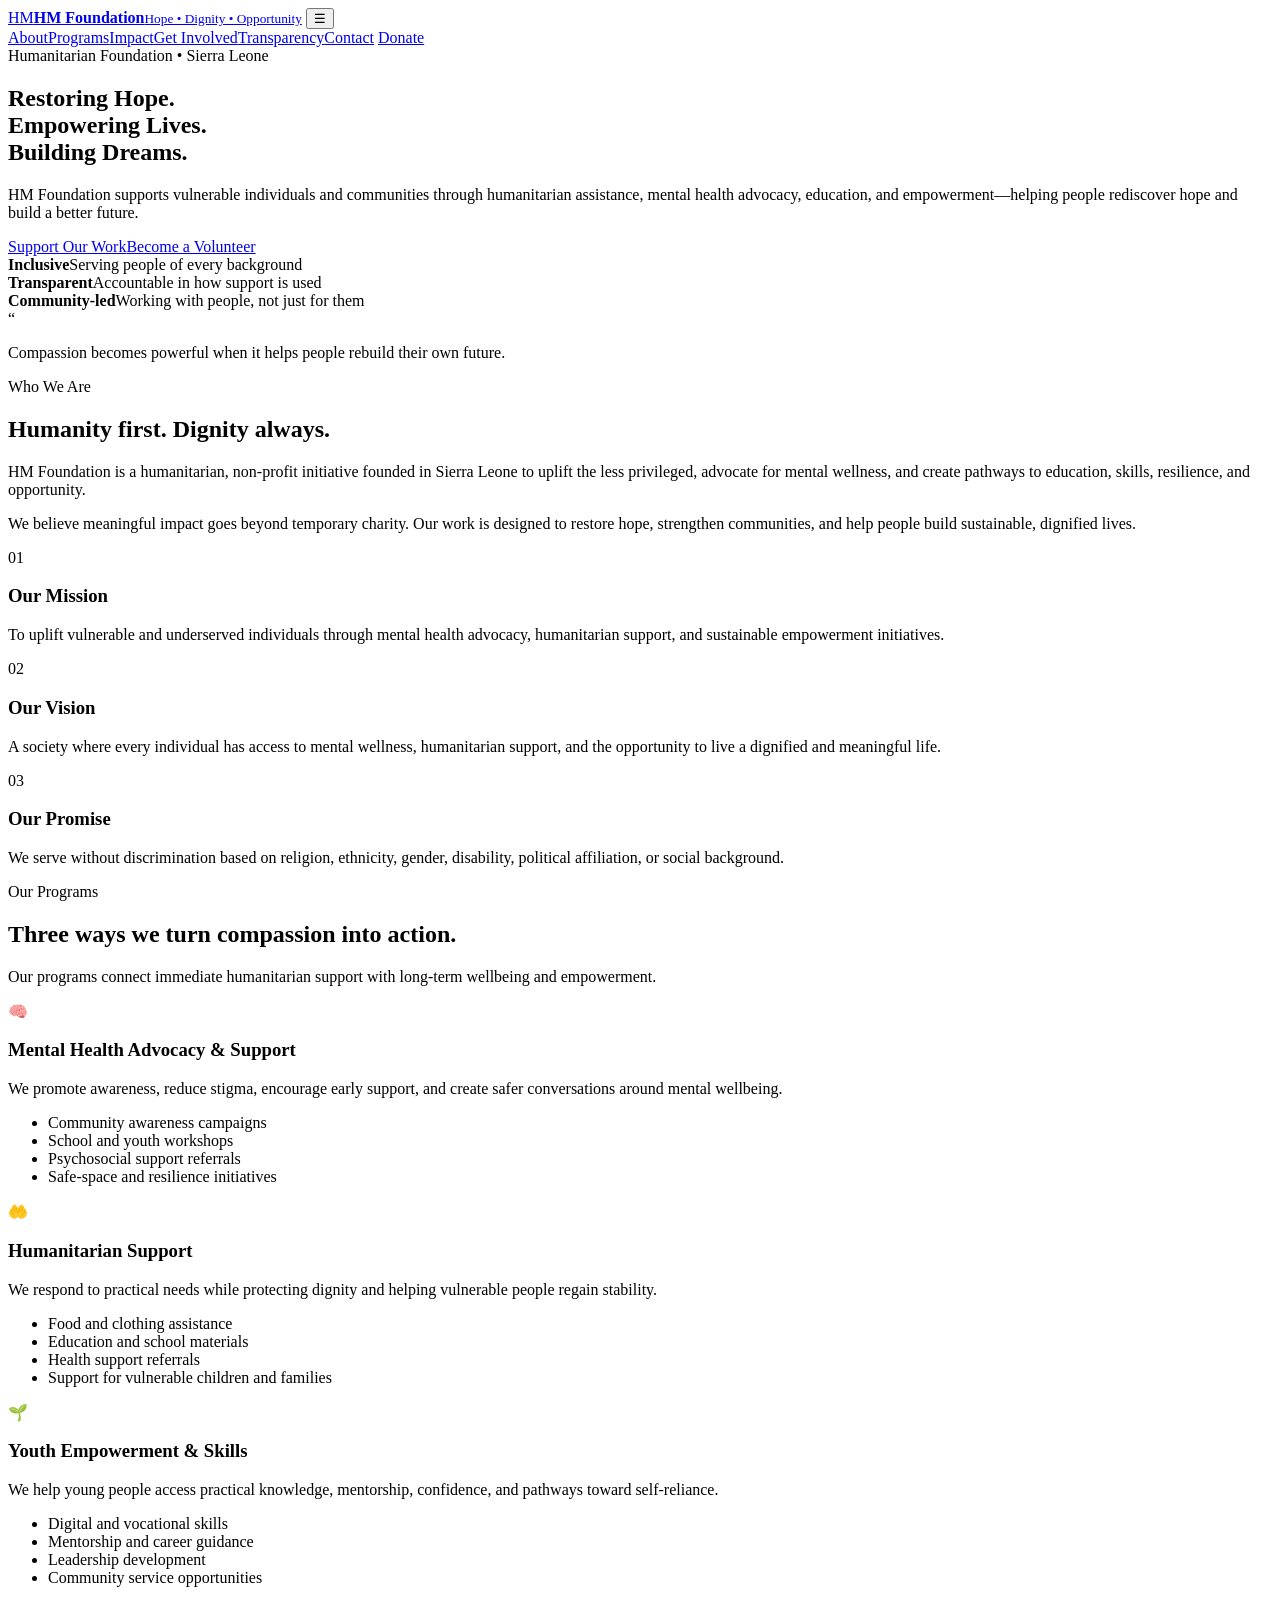
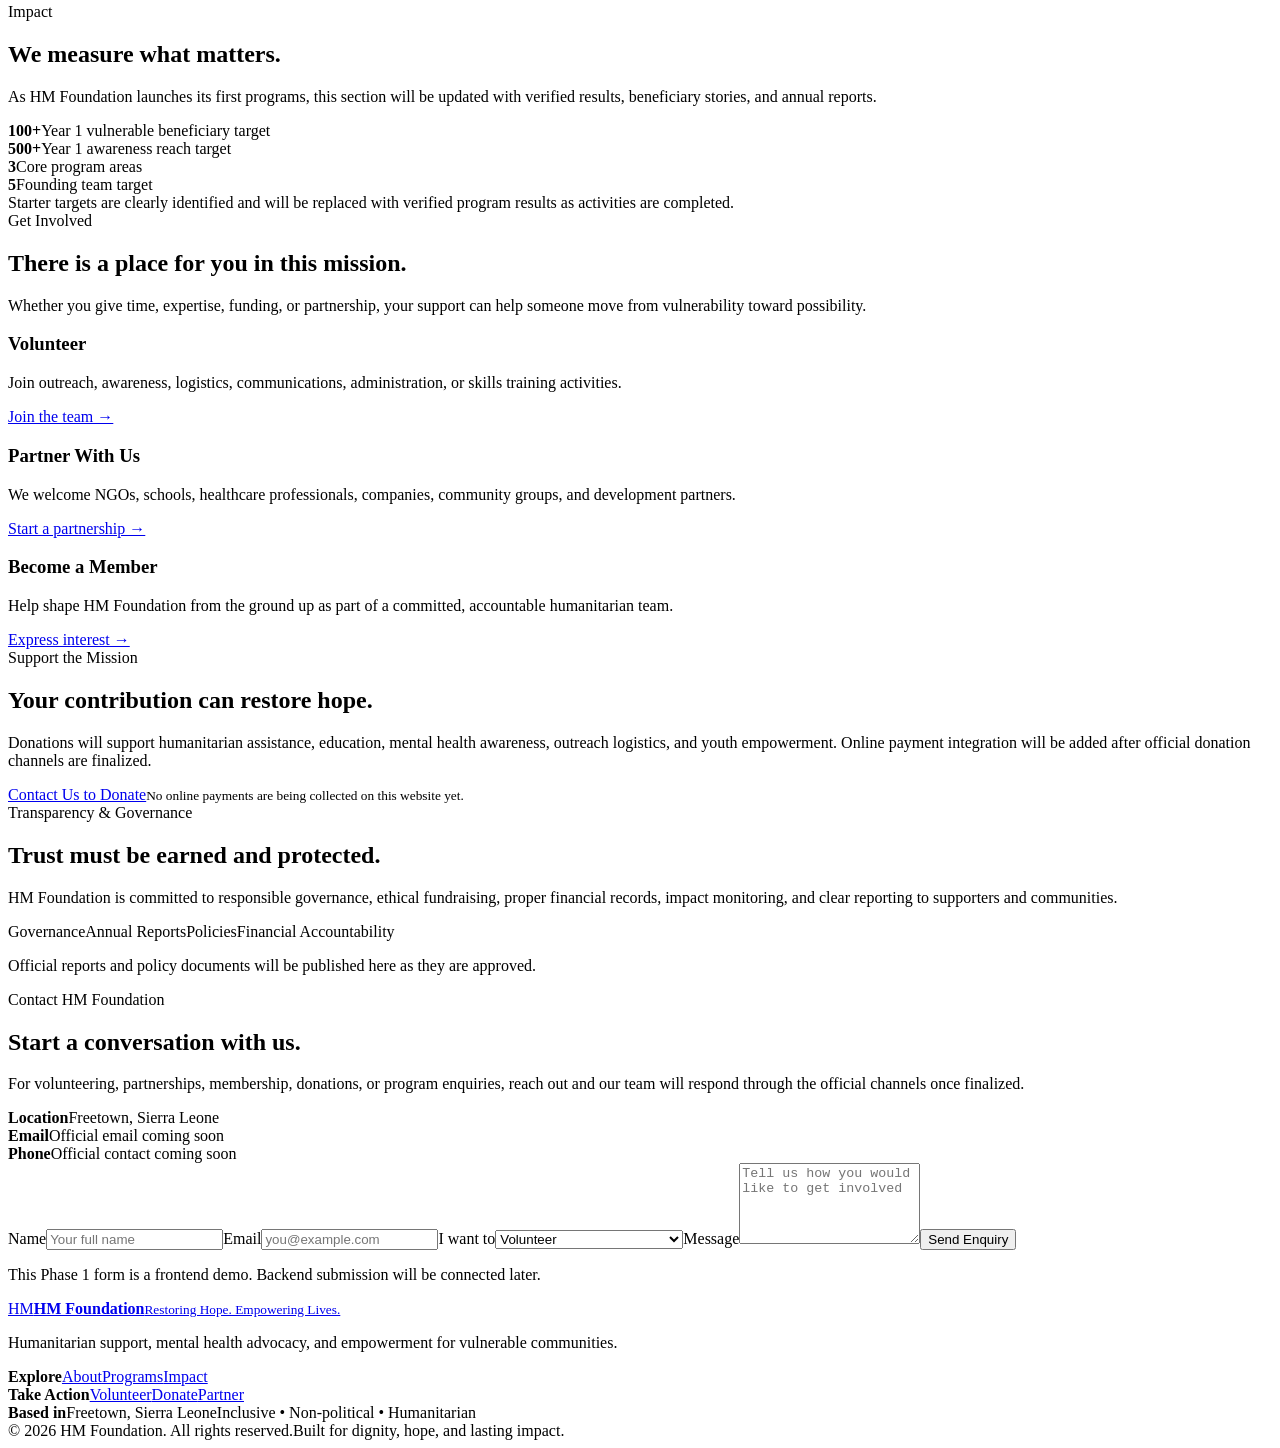
==== index.html @ 3b22ad8e "Build HM Foundation public website" ====
<!DOCTYPE html>
<html lang="en">
<head>
  <meta charset="UTF-8" />
  <meta name="viewport" content="width=device-width, initial-scale=1.0" />
  <meta name="description" content="HM Foundation supports vulnerable communities through humanitarian assistance, mental health advocacy, education, and empowerment in Sierra Leone." />
  <title>HM Foundation | Restoring Hope. Empowering Lives. Building Dreams.</title>
  <link rel="preconnect" href="https://fonts.googleapis.com">
  <link rel="preconnect" href="https://fonts.gstatic.com" crossorigin>
  <link href="https://fonts.googleapis.com/css2?family=DM+Sans:wght@400;500;600;700&family=Playfair+Display:wght@600;700&display=swap" rel="stylesheet">
  <link rel="stylesheet" href="styles.css" />
</head>
<body>
  <header class="site-header">
    <div class="container nav-wrap">
      <a class="brand" href="#home" aria-label="HM Foundation home"><span class="brand-mark">HM</span><span><strong>HM Foundation</strong><small>Hope • Dignity • Opportunity</small></span></a>
      <button class="menu-btn" aria-label="Open menu" aria-expanded="false">☰</button>
      <nav class="nav" aria-label="Main navigation">
        <a href="#about">About</a><a href="#programs">Programs</a><a href="#impact">Impact</a><a href="#involved">Get Involved</a><a href="#transparency">Transparency</a><a href="#contact">Contact</a>
        <a href="#donate" class="btn btn-small">Donate</a>
      </nav>
    </div>
  </header>

  <main>
    <section class="hero" id="home">
      <div class="container hero-grid">
        <div>
          <span class="eyebrow">Humanitarian Foundation • Sierra Leone</span>
          <h1>Restoring Hope.<br>Empowering Lives.<br><span>Building Dreams.</span></h1>
          <p class="hero-copy">HM Foundation supports vulnerable individuals and communities through humanitarian assistance, mental health advocacy, education, and empowerment—helping people rediscover hope and build a better future.</p>
          <div class="cta-row"><a class="btn" href="#donate">Support Our Work</a><a class="btn btn-outline" href="#involved">Become a Volunteer</a></div>
          <div class="trust-row"><div><strong>Inclusive</strong><span>Serving people of every background</span></div><div><strong>Transparent</strong><span>Accountable in how support is used</span></div><div><strong>Community-led</strong><span>Working with people, not just for them</span></div></div>
        </div>
        <div class="hero-visual" aria-label="Community illustration">
          <div class="sun"></div><div class="shape shape-a"></div><div class="shape shape-b"></div>
          <div class="quote-card"><span>“</span><p>Compassion becomes powerful when it helps people rebuild their own future.</p></div>
        </div>
      </div>
    </section>

    <section class="section" id="about">
      <div class="container split">
        <div><span class="eyebrow">Who We Are</span><h2>Humanity first. Dignity always.</h2></div>
        <div><p>HM Foundation is a humanitarian, non-profit initiative founded in Sierra Leone to uplift the less privileged, advocate for mental wellness, and create pathways to education, skills, resilience, and opportunity.</p><p>We believe meaningful impact goes beyond temporary charity. Our work is designed to restore hope, strengthen communities, and help people build sustainable, dignified lives.</p></div>
      </div>
      <div class="container values-grid">
        <article><span>01</span><h3>Our Mission</h3><p>To uplift vulnerable and underserved individuals through mental health advocacy, humanitarian support, and sustainable empowerment initiatives.</p></article>
        <article><span>02</span><h3>Our Vision</h3><p>A society where every individual has access to mental wellness, humanitarian support, and the opportunity to live a dignified and meaningful life.</p></article>
        <article><span>03</span><h3>Our Promise</h3><p>We serve without discrimination based on religion, ethnicity, gender, disability, political affiliation, or social background.</p></article>
      </div>
    </section>

    <section class="section section-soft" id="programs">
      <div class="container section-head"><div><span class="eyebrow">Our Programs</span><h2>Three ways we turn compassion into action.</h2></div><p>Our programs connect immediate humanitarian support with long-term wellbeing and empowerment.</p></div>
      <div class="container cards">
        <article class="program-card"><div class="icon">🧠</div><h3>Mental Health Advocacy & Support</h3><p>We promote awareness, reduce stigma, encourage early support, and create safer conversations around mental wellbeing.</p><ul><li>Community awareness campaigns</li><li>School and youth workshops</li><li>Psychosocial support referrals</li><li>Safe-space and resilience initiatives</li></ul></article>
        <article class="program-card"><div class="icon">🤲</div><h3>Humanitarian Support</h3><p>We respond to practical needs while protecting dignity and helping vulnerable people regain stability.</p><ul><li>Food and clothing assistance</li><li>Education and school materials</li><li>Health support referrals</li><li>Support for vulnerable children and families</li></ul></article>
        <article class="program-card"><div class="icon">🌱</div><h3>Youth Empowerment & Skills</h3><p>We help young people access practical knowledge, mentorship, confidence, and pathways toward self-reliance.</p><ul><li>Digital and vocational skills</li><li>Mentorship and career guidance</li><li>Leadership development</li><li>Community service opportunities</li></ul></article>
      </div>
    </section>

    <section class="section impact" id="impact">
      <div class="container section-head"><div><span class="eyebrow">Impact</span><h2>We measure what matters.</h2></div><p>As HM Foundation launches its first programs, this section will be updated with verified results, beneficiary stories, and annual reports.</p></div>
      <div class="container metric-grid"><div><strong>100+</strong><span>Year 1 vulnerable beneficiary target</span></div><div><strong>500+</strong><span>Year 1 awareness reach target</span></div><div><strong>3</strong><span>Core program areas</span></div><div><strong>5</strong><span>Founding team target</span></div></div>
      <div class="container notice">Starter targets are clearly identified and will be replaced with verified program results as activities are completed.</div>
    </section>

    <section class="section section-dark" id="involved">
      <div class="container section-head light"><div><span class="eyebrow">Get Involved</span><h2>There is a place for you in this mission.</h2></div><p>Whether you give time, expertise, funding, or partnership, your support can help someone move from vulnerability toward possibility.</p></div>
      <div class="container involve-grid"><article><h3>Volunteer</h3><p>Join outreach, awareness, logistics, communications, administration, or skills training activities.</p><a href="#contact">Join the team →</a></article><article><h3>Partner With Us</h3><p>We welcome NGOs, schools, healthcare professionals, companies, community groups, and development partners.</p><a href="#contact">Start a partnership →</a></article><article><h3>Become a Member</h3><p>Help shape HM Foundation from the ground up as part of a committed, accountable humanitarian team.</p><a href="#contact">Express interest →</a></article></div>
    </section>

    <section class="section" id="donate">
      <div class="container donate-box"><div><span class="eyebrow">Support the Mission</span><h2>Your contribution can restore hope.</h2><p>Donations will support humanitarian assistance, education, mental health awareness, outreach logistics, and youth empowerment. Online payment integration will be added after official donation channels are finalized.</p></div><div class="donate-actions"><a class="btn" href="#contact">Contact Us to Donate</a><small>No online payments are being collected on this website yet.</small></div></div>
    </section>

    <section class="section section-soft" id="transparency">
      <div class="container split"><div><span class="eyebrow">Transparency & Governance</span><h2>Trust must be earned and protected.</h2></div><div><p>HM Foundation is committed to responsible governance, ethical fundraising, proper financial records, impact monitoring, and clear reporting to supporters and communities.</p><div class="pill-row"><span>Governance</span><span>Annual Reports</span><span>Policies</span><span>Financial Accountability</span></div><p class="muted">Official reports and policy documents will be published here as they are approved.</p></div></div>
    </section>

    <section class="section" id="contact">
      <div class="container contact-grid"><div><span class="eyebrow">Contact HM Foundation</span><h2>Start a conversation with us.</h2><p>For volunteering, partnerships, membership, donations, or program enquiries, reach out and our team will respond through the official channels once finalized.</p><div class="contact-list"><div><strong>Location</strong><span>Freetown, Sierra Leone</span></div><div><strong>Email</strong><span>Official email coming soon</span></div><div><strong>Phone</strong><span>Official contact coming soon</span></div></div></div>
        <form class="contact-form" id="contactForm"><label>Name<input required name="name" placeholder="Your full name"></label><label>Email<input required type="email" name="email" placeholder="you@example.com"></label><label>I want to<select name="interest"><option>Volunteer</option><option>Partner with HM Foundation</option><option>Become a member</option><option>Support / Donate</option><option>General enquiry</option></select></label><label>Message<textarea name="message" rows="5" placeholder="Tell us how you would like to get involved"></textarea></label><button class="btn" type="submit">Send Enquiry</button><p class="form-note" id="formNote">This Phase 1 form is a frontend demo. Backend submission will be connected later.</p></form></div>
    </section>
  </main>

  <footer><div class="container footer-grid"><div><a class="brand footer-brand" href="#home"><span class="brand-mark">HM</span><span><strong>HM Foundation</strong><small>Restoring Hope. Empowering Lives.</small></span></a><p>Humanitarian support, mental health advocacy, and empowerment for vulnerable communities.</p></div><div><strong>Explore</strong><a href="#about">About</a><a href="#programs">Programs</a><a href="#impact">Impact</a></div><div><strong>Take Action</strong><a href="#involved">Volunteer</a><a href="#donate">Donate</a><a href="#contact">Partner</a></div><div><strong>Based in</strong><span>Freetown, Sierra Leone</span><span>Inclusive • Non-political • Humanitarian</span></div></div><div class="container footer-bottom"><span>© 2026 HM Foundation. All rights reserved.</span><span>Built for dignity, hope, and lasting impact.</span></div></footer>
  <script src="script.js"></script>
</body>
</html>
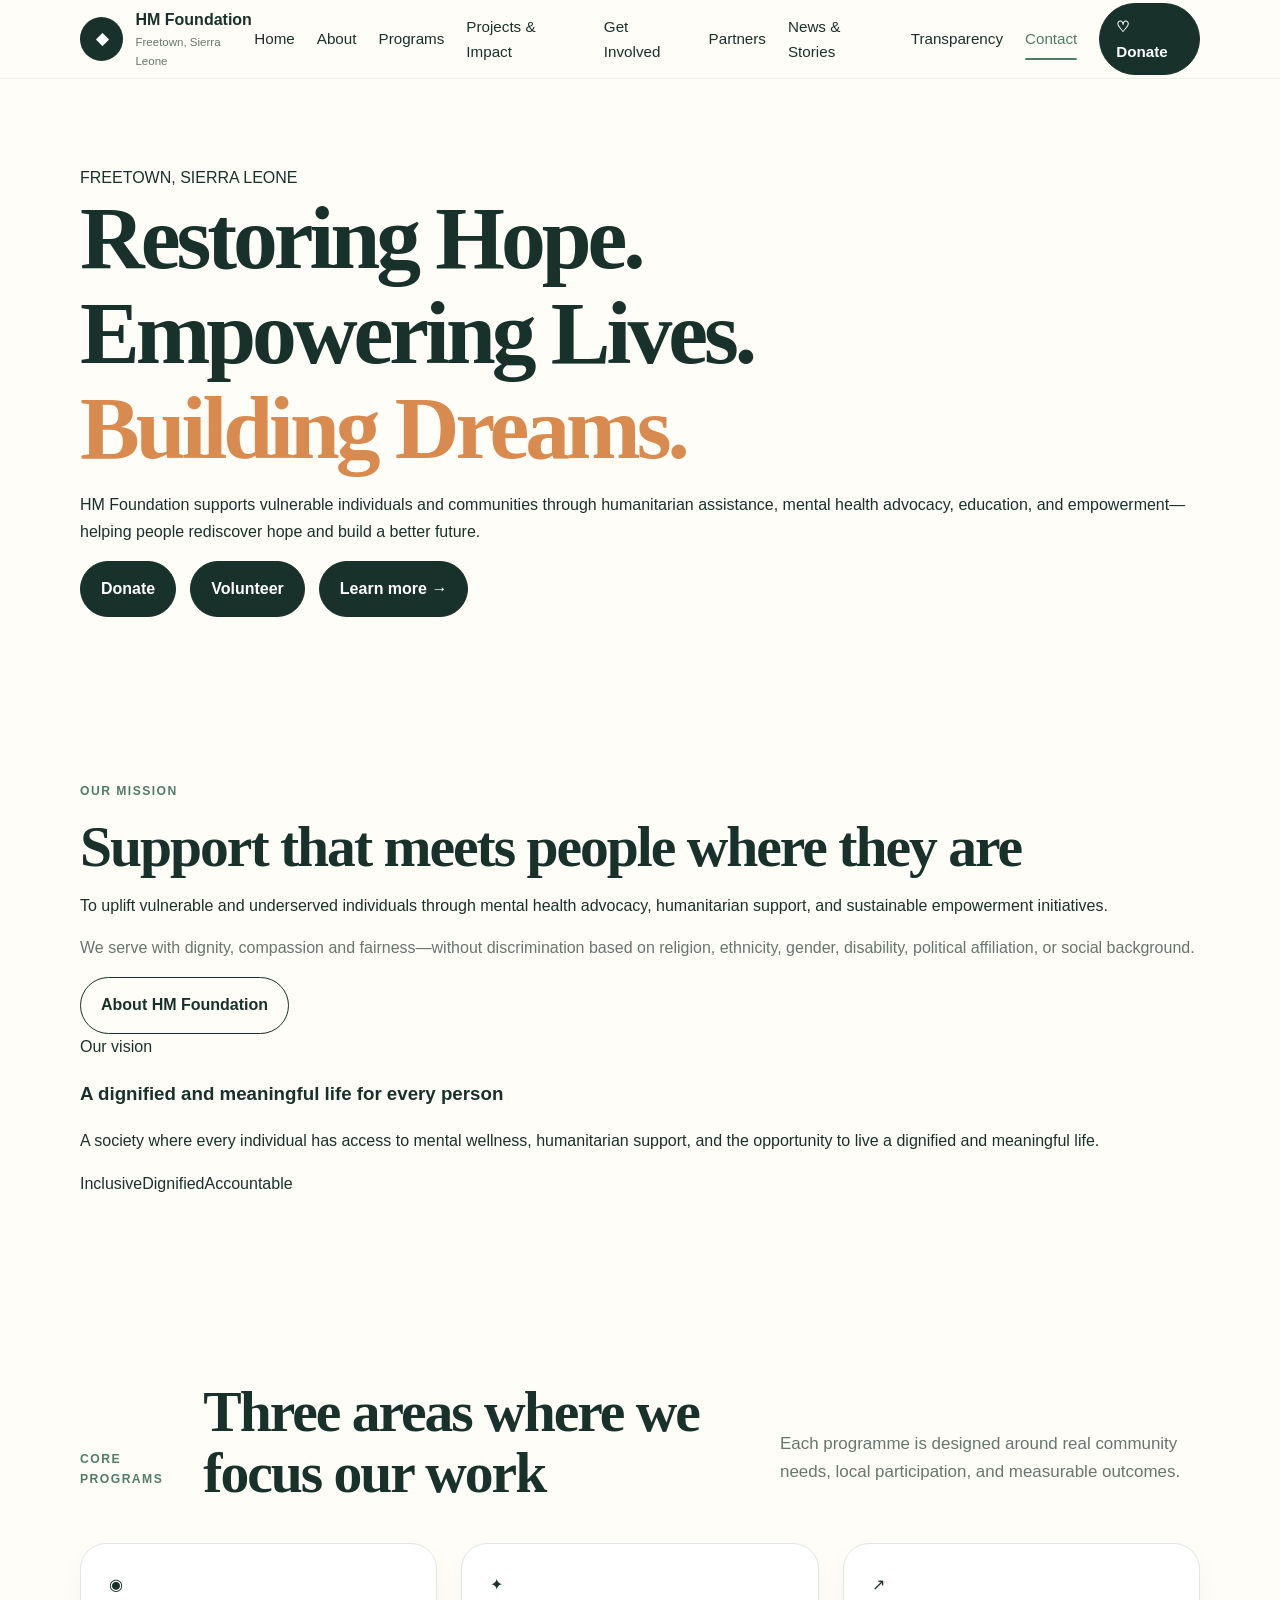
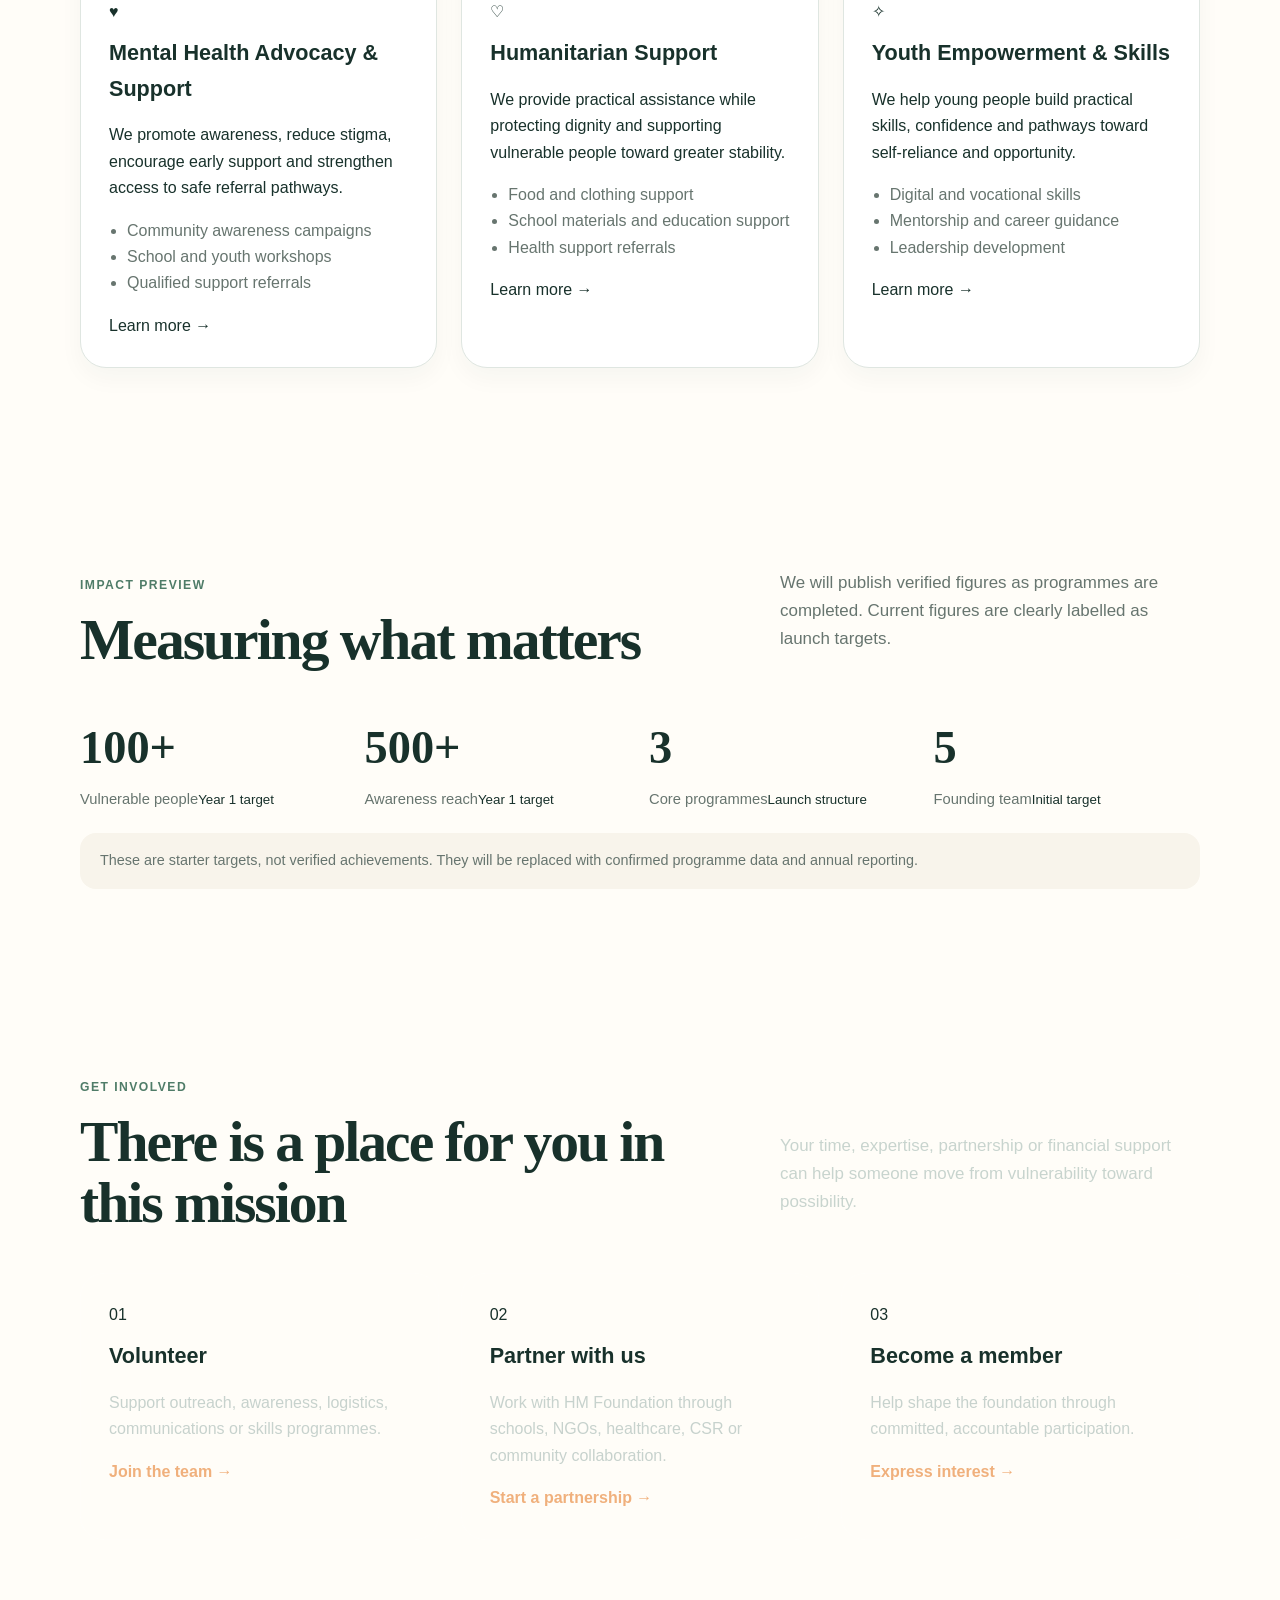
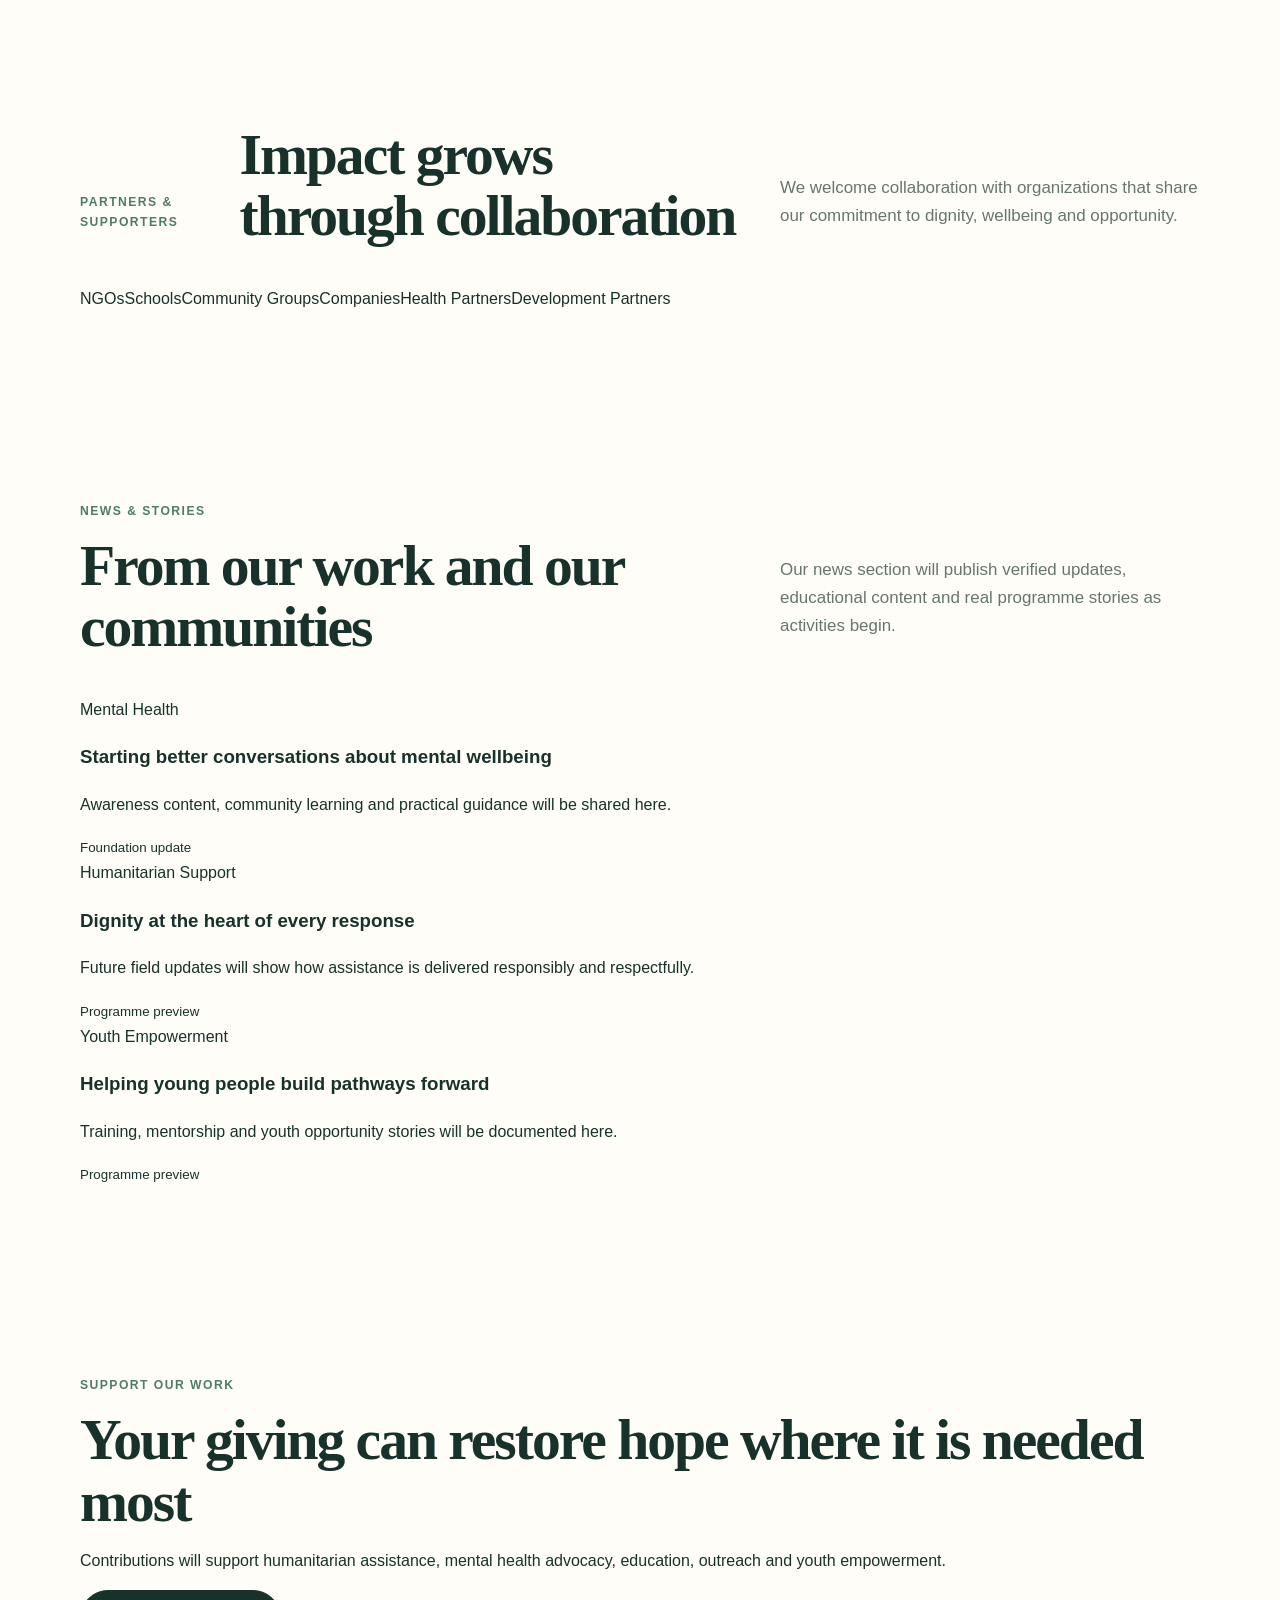
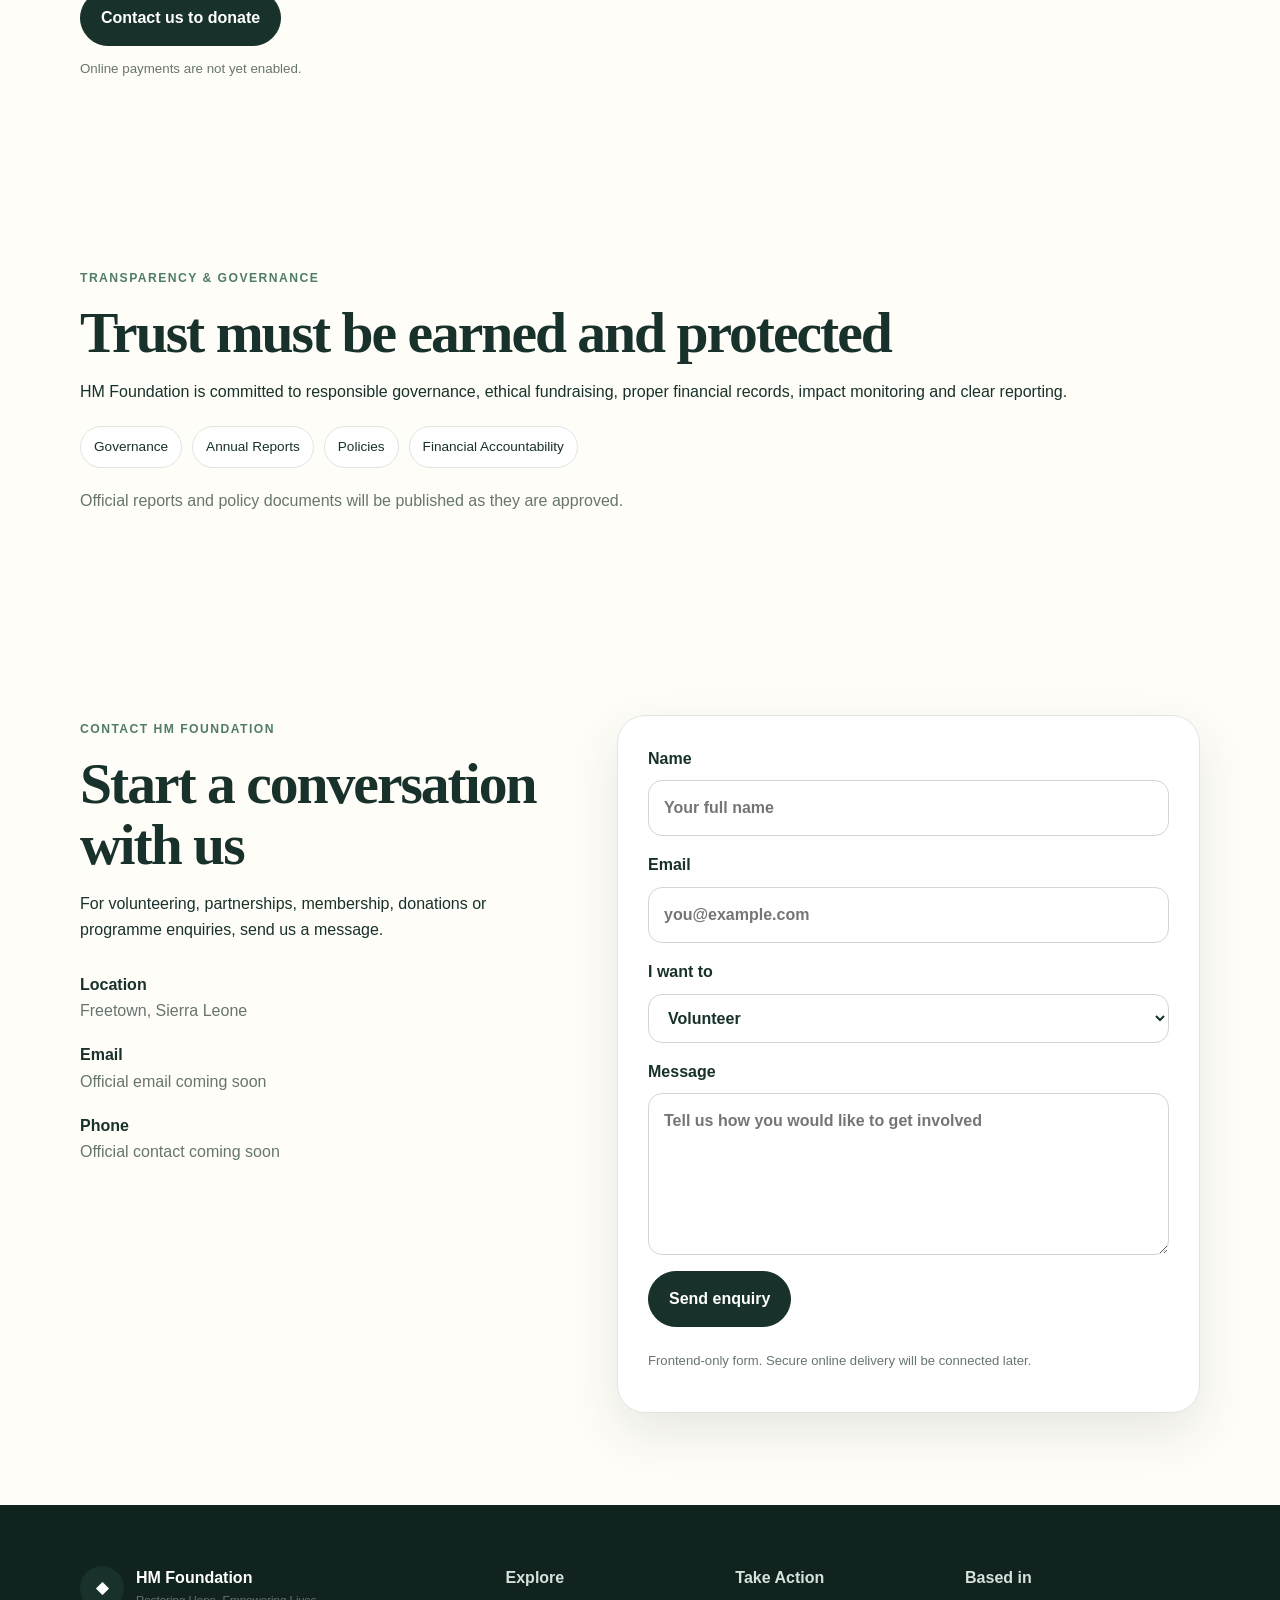
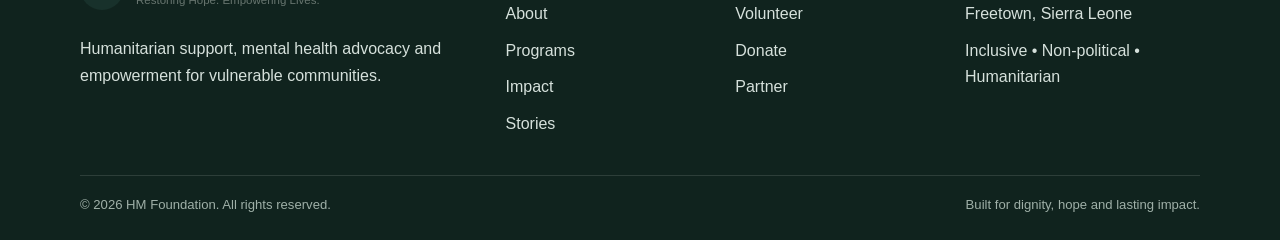
==== commit e44ee1d8: "Redesign HM Foundation frontend inspired by preferred visual direction" ====
--- a/index.html
+++ b/index.html
@@ -3,89 +3,148 @@
 <head>
   <meta charset="UTF-8" />
   <meta name="viewport" content="width=device-width, initial-scale=1.0" />
-  <meta name="description" content="HM Foundation supports vulnerable communities through humanitarian assistance, mental health advocacy, education, and empowerment in Sierra Leone." />
+  <meta name="description" content="HM Foundation supports vulnerable communities in Sierra Leone through humanitarian assistance, mental health advocacy, education and youth empowerment." />
   <title>HM Foundation | Restoring Hope. Empowering Lives. Building Dreams.</title>
   <link rel="preconnect" href="https://fonts.googleapis.com">
   <link rel="preconnect" href="https://fonts.gstatic.com" crossorigin>
-  <link href="https://fonts.googleapis.com/css2?family=DM+Sans:wght@400;500;600;700&family=Playfair+Display:wght@600;700&display=swap" rel="stylesheet">
+  <link href="https://fonts.googleapis.com/css2?family=Fraunces:opsz,wght@9..144,600;9..144,700&family=Plus+Jakarta+Sans:wght@400;500;600;700&display=swap" rel="stylesheet">
   <link rel="stylesheet" href="styles.css" />
 </head>
 <body>
   <header class="site-header">
     <div class="container nav-wrap">
-      <a class="brand" href="#home" aria-label="HM Foundation home"><span class="brand-mark">HM</span><span><strong>HM Foundation</strong><small>Hope • Dignity • Opportunity</small></span></a>
+      <a class="brand" href="#home" aria-label="HM Foundation home">
+        <span class="brand-mark" aria-hidden="true">◆</span>
+        <span><strong>HM Foundation</strong><small>Freetown, Sierra Leone</small></span>
+      </a>
       <button class="menu-btn" aria-label="Open menu" aria-expanded="false">☰</button>
       <nav class="nav" aria-label="Main navigation">
-        <a href="#about">About</a><a href="#programs">Programs</a><a href="#impact">Impact</a><a href="#involved">Get Involved</a><a href="#transparency">Transparency</a><a href="#contact">Contact</a>
-        <a href="#donate" class="btn btn-small">Donate</a>
+        <a href="#home">Home</a><a href="#about">About</a><a href="#programs">Programs</a><a href="#impact">Projects & Impact</a><a href="#involved">Get Involved</a><a href="#partners">Partners</a><a href="#stories">News & Stories</a><a href="#transparency">Transparency</a><a href="#contact">Contact</a>
+        <a class="btn btn-small btn-donate" href="#donate">♡ Donate</a>
       </nav>
     </div>
   </header>
 
   <main>
     <section class="hero" id="home">
-      <div class="container hero-grid">
-        <div>
-          <span class="eyebrow">Humanitarian Foundation • Sierra Leone</span>
+      <div class="hero-art" aria-hidden="true"><span></span><span></span><span></span><span></span></div>
+      <div class="container hero-inner">
+        <div class="hero-copy-wrap">
+          <span class="location-pill">FREETOWN, SIERRA LEONE</span>
           <h1>Restoring Hope.<br>Empowering Lives.<br><span>Building Dreams.</span></h1>
-          <p class="hero-copy">HM Foundation supports vulnerable individuals and communities through humanitarian assistance, mental health advocacy, education, and empowerment—helping people rediscover hope and build a better future.</p>
-          <div class="cta-row"><a class="btn" href="#donate">Support Our Work</a><a class="btn btn-outline" href="#involved">Become a Volunteer</a></div>
-          <div class="trust-row"><div><strong>Inclusive</strong><span>Serving people of every background</span></div><div><strong>Transparent</strong><span>Accountable in how support is used</span></div><div><strong>Community-led</strong><span>Working with people, not just for them</span></div></div>
-        </div>
-        <div class="hero-visual" aria-label="Community illustration">
-          <div class="sun"></div><div class="shape shape-a"></div><div class="shape shape-b"></div>
-          <div class="quote-card"><span>“</span><p>Compassion becomes powerful when it helps people rebuild their own future.</p></div>
+          <p>HM Foundation supports vulnerable individuals and communities through humanitarian assistance, mental health advocacy, education, and empowerment—helping people rediscover hope and build a better future.</p>
+          <div class="cta-row">
+            <a class="btn btn-donate" href="#donate">Donate</a>
+            <a class="btn btn-gold" href="#involved">Volunteer</a>
+            <a class="btn btn-ghost" href="#programs">Learn more →</a>
+          </div>
         </div>
       </div>
     </section>
 
-    <section class="section" id="about">
-      <div class="container split">
-        <div><span class="eyebrow">Who We Are</span><h2>Humanity first. Dignity always.</h2></div>
-        <div><p>HM Foundation is a humanitarian, non-profit initiative founded in Sierra Leone to uplift the less privileged, advocate for mental wellness, and create pathways to education, skills, resilience, and opportunity.</p><p>We believe meaningful impact goes beyond temporary charity. Our work is designed to restore hope, strengthen communities, and help people build sustainable, dignified lives.</p></div>
-      </div>
-      <div class="container values-grid">
-        <article><span>01</span><h3>Our Mission</h3><p>To uplift vulnerable and underserved individuals through mental health advocacy, humanitarian support, and sustainable empowerment initiatives.</p></article>
-        <article><span>02</span><h3>Our Vision</h3><p>A society where every individual has access to mental wellness, humanitarian support, and the opportunity to live a dignified and meaningful life.</p></article>
-        <article><span>03</span><h3>Our Promise</h3><p>We serve without discrimination based on religion, ethnicity, gender, disability, political affiliation, or social background.</p></article>
+    <section class="section mission" id="about">
+      <div class="container mission-grid">
+        <div>
+          <span class="eyebrow">OUR MISSION</span>
+          <h2>Support that meets people where they are</h2>
+          <p class="lead">To uplift vulnerable and underserved individuals through mental health advocacy, humanitarian support, and sustainable empowerment initiatives.</p>
+          <p class="muted">We serve with dignity, compassion and fairness—without discrimination based on religion, ethnicity, gender, disability, political affiliation, or social background.</p>
+          <a class="btn btn-outline" href="#transparency">About HM Foundation</a>
+        </div>
+        <article class="vision-card">
+          <span class="mini-label">Our vision</span>
+          <h3>A dignified and meaningful life for every person</h3>
+          <p>A society where every individual has access to mental wellness, humanitarian support, and the opportunity to live a dignified and meaningful life.</p>
+          <div class="value-pills"><span>Inclusive</span><span>Dignified</span><span>Accountable</span></div>
+        </article>
       </div>
     </section>
 
-    <section class="section section-soft" id="programs">
-      <div class="container section-head"><div><span class="eyebrow">Our Programs</span><h2>Three ways we turn compassion into action.</h2></div><p>Our programs connect immediate humanitarian support with long-term wellbeing and empowerment.</p></div>
+    <section class="section section-sand" id="programs">
+      <div class="container section-head centered">
+        <span class="eyebrow">CORE PROGRAMS</span>
+        <h2>Three areas where we focus our work</h2>
+        <p>Each programme is designed around real community needs, local participation, and measurable outcomes.</p>
+      </div>
       <div class="container cards">
-        <article class="program-card"><div class="icon">🧠</div><h3>Mental Health Advocacy & Support</h3><p>We promote awareness, reduce stigma, encourage early support, and create safer conversations around mental wellbeing.</p><ul><li>Community awareness campaigns</li><li>School and youth workshops</li><li>Psychosocial support referrals</li><li>Safe-space and resilience initiatives</li></ul></article>
-        <article class="program-card"><div class="icon">🤲</div><h3>Humanitarian Support</h3><p>We respond to practical needs while protecting dignity and helping vulnerable people regain stability.</p><ul><li>Food and clothing assistance</li><li>Education and school materials</li><li>Health support referrals</li><li>Support for vulnerable children and families</li></ul></article>
-        <article class="program-card"><div class="icon">🌱</div><h3>Youth Empowerment & Skills</h3><p>We help young people access practical knowledge, mentorship, confidence, and pathways toward self-reliance.</p><ul><li>Digital and vocational skills</li><li>Mentorship and career guidance</li><li>Leadership development</li><li>Community service opportunities</li></ul></article>
+        <article class="program-card">
+          <div class="program-visual visual-mental"><span>◉</span></div>
+          <div class="program-body"><span class="program-icon">♥</span><h3>Mental Health Advocacy & Support</h3><p>We promote awareness, reduce stigma, encourage early support and strengthen access to safe referral pathways.</p><ul><li>Community awareness campaigns</li><li>School and youth workshops</li><li>Qualified support referrals</li></ul><a href="#contact" data-interest="General enquiry">Learn more →</a></div>
+        </article>
+        <article class="program-card">
+          <div class="program-visual visual-humanitarian"><span>✦</span></div>
+          <div class="program-body"><span class="program-icon">♡</span><h3>Humanitarian Support</h3><p>We provide practical assistance while protecting dignity and supporting vulnerable people toward greater stability.</p><ul><li>Food and clothing support</li><li>School materials and education support</li><li>Health support referrals</li></ul><a href="#contact" data-interest="General enquiry">Learn more →</a></div>
+        </article>
+        <article class="program-card">
+          <div class="program-visual visual-youth"><span>↗</span></div>
+          <div class="program-body"><span class="program-icon">✧</span><h3>Youth Empowerment & Skills</h3><p>We help young people build practical skills, confidence and pathways toward self-reliance and opportunity.</p><ul><li>Digital and vocational skills</li><li>Mentorship and career guidance</li><li>Leadership development</li></ul><a href="#contact" data-interest="General enquiry">Learn more →</a></div>
+        </article>
       </div>
     </section>
 
-    <section class="section impact" id="impact">
-      <div class="container section-head"><div><span class="eyebrow">Impact</span><h2>We measure what matters.</h2></div><p>As HM Foundation launches its first programs, this section will be updated with verified results, beneficiary stories, and annual reports.</p></div>
-      <div class="container metric-grid"><div><strong>100+</strong><span>Year 1 vulnerable beneficiary target</span></div><div><strong>500+</strong><span>Year 1 awareness reach target</span></div><div><strong>3</strong><span>Core program areas</span></div><div><strong>5</strong><span>Founding team target</span></div></div>
-      <div class="container notice">Starter targets are clearly identified and will be replaced with verified program results as activities are completed.</div>
+    <section class="section" id="impact">
+      <div class="container section-head">
+        <div><span class="eyebrow">IMPACT PREVIEW</span><h2>Measuring what matters</h2></div>
+        <p>We will publish verified figures as programmes are completed. Current figures are clearly labelled as launch targets.</p>
+      </div>
+      <div class="container metric-grid">
+        <article><strong>100+</strong><span>Vulnerable people</span><small>Year 1 target</small></article>
+        <article><strong>500+</strong><span>Awareness reach</span><small>Year 1 target</small></article>
+        <article><strong>3</strong><span>Core programmes</span><small>Launch structure</small></article>
+        <article><strong>5</strong><span>Founding team</span><small>Initial target</small></article>
+      </div>
+      <div class="container notice">These are starter targets, not verified achievements. They will be replaced with confirmed programme data and annual reporting.</div>
     </section>
 
-    <section class="section section-dark" id="involved">
-      <div class="container section-head light"><div><span class="eyebrow">Get Involved</span><h2>There is a place for you in this mission.</h2></div><p>Whether you give time, expertise, funding, or partnership, your support can help someone move from vulnerability toward possibility.</p></div>
-      <div class="container involve-grid"><article><h3>Volunteer</h3><p>Join outreach, awareness, logistics, communications, administration, or skills training activities.</p><a href="#contact">Join the team →</a></article><article><h3>Partner With Us</h3><p>We welcome NGOs, schools, healthcare professionals, companies, community groups, and development partners.</p><a href="#contact">Start a partnership →</a></article><article><h3>Become a Member</h3><p>Help shape HM Foundation from the ground up as part of a committed, accountable humanitarian team.</p><a href="#contact">Express interest →</a></article></div>
+    <section class="section section-deep" id="involved">
+      <div class="container section-head light"><div><span class="eyebrow">GET INVOLVED</span><h2>There is a place for you in this mission</h2></div><p>Your time, expertise, partnership or financial support can help someone move from vulnerability toward possibility.</p></div>
+      <div class="container involve-grid">
+        <article><span>01</span><h3>Volunteer</h3><p>Support outreach, awareness, logistics, communications or skills programmes.</p><a href="#contact" data-interest="Volunteer">Join the team →</a></article>
+        <article><span>02</span><h3>Partner with us</h3><p>Work with HM Foundation through schools, NGOs, healthcare, CSR or community collaboration.</p><a href="#contact" data-interest="Partner with HM Foundation">Start a partnership →</a></article>
+        <article><span>03</span><h3>Become a member</h3><p>Help shape the foundation through committed, accountable participation.</p><a href="#contact" data-interest="Become a member">Express interest →</a></article>
+      </div>
+    </section>
+
+    <section class="section" id="partners">
+      <div class="container section-head centered"><span class="eyebrow">PARTNERS & SUPPORTERS</span><h2>Impact grows through collaboration</h2><p>We welcome collaboration with organizations that share our commitment to dignity, wellbeing and opportunity.</p></div>
+      <div class="container partner-grid"><span>NGOs</span><span>Schools</span><span>Community Groups</span><span>Companies</span><span>Health Partners</span><span>Development Partners</span></div>
+    </section>
+
+    <section class="section section-sand" id="stories">
+      <div class="container section-head"><div><span class="eyebrow">NEWS & STORIES</span><h2>From our work and our communities</h2></div><p>Our news section will publish verified updates, educational content and real programme stories as activities begin.</p></div>
+      <div class="container story-grid">
+        <article><span>Mental Health</span><h3>Starting better conversations about mental wellbeing</h3><p>Awareness content, community learning and practical guidance will be shared here.</p><small>Foundation update</small></article>
+        <article><span>Humanitarian Support</span><h3>Dignity at the heart of every response</h3><p>Future field updates will show how assistance is delivered responsibly and respectfully.</p><small>Programme preview</small></article>
+        <article><span>Youth Empowerment</span><h3>Helping young people build pathways forward</h3><p>Training, mentorship and youth opportunity stories will be documented here.</p><small>Programme preview</small></article>
+      </div>
     </section>
 
     <section class="section" id="donate">
-      <div class="container donate-box"><div><span class="eyebrow">Support the Mission</span><h2>Your contribution can restore hope.</h2><p>Donations will support humanitarian assistance, education, mental health awareness, outreach logistics, and youth empowerment. Online payment integration will be added after official donation channels are finalized.</p></div><div class="donate-actions"><a class="btn" href="#contact">Contact Us to Donate</a><small>No online payments are being collected on this website yet.</small></div></div>
+      <div class="container donate-band">
+        <div><span class="eyebrow">SUPPORT OUR WORK</span><h2>Your giving can restore hope where it is needed most</h2><p>Contributions will support humanitarian assistance, mental health advocacy, education, outreach and youth empowerment.</p></div>
+        <div class="donate-actions"><a class="btn btn-donate" href="#contact" data-interest="Support / Donate">Contact us to donate</a><small>Online payments are not yet enabled.</small></div>
+      </div>
     </section>
 
-    <section class="section section-soft" id="transparency">
-      <div class="container split"><div><span class="eyebrow">Transparency & Governance</span><h2>Trust must be earned and protected.</h2></div><div><p>HM Foundation is committed to responsible governance, ethical fundraising, proper financial records, impact monitoring, and clear reporting to supporters and communities.</p><div class="pill-row"><span>Governance</span><span>Annual Reports</span><span>Policies</span><span>Financial Accountability</span></div><p class="muted">Official reports and policy documents will be published here as they are approved.</p></div></div>
+    <section class="section section-sand" id="transparency">
+      <div class="container transparency-grid">
+        <div><span class="eyebrow">TRANSPARENCY & GOVERNANCE</span><h2>Trust must be earned and protected</h2></div>
+        <div><p>HM Foundation is committed to responsible governance, ethical fundraising, proper financial records, impact monitoring and clear reporting.</p><div class="pill-row"><span>Governance</span><span>Annual Reports</span><span>Policies</span><span>Financial Accountability</span></div><p class="muted">Official reports and policy documents will be published as they are approved.</p></div>
+      </div>
     </section>
 
     <section class="section" id="contact">
-      <div class="container contact-grid"><div><span class="eyebrow">Contact HM Foundation</span><h2>Start a conversation with us.</h2><p>For volunteering, partnerships, membership, donations, or program enquiries, reach out and our team will respond through the official channels once finalized.</p><div class="contact-list"><div><strong>Location</strong><span>Freetown, Sierra Leone</span></div><div><strong>Email</strong><span>Official email coming soon</span></div><div><strong>Phone</strong><span>Official contact coming soon</span></div></div></div>
-        <form class="contact-form" id="contactForm"><label>Name<input required name="name" placeholder="Your full name"></label><label>Email<input required type="email" name="email" placeholder="you@example.com"></label><label>I want to<select name="interest"><option>Volunteer</option><option>Partner with HM Foundation</option><option>Become a member</option><option>Support / Donate</option><option>General enquiry</option></select></label><label>Message<textarea name="message" rows="5" placeholder="Tell us how you would like to get involved"></textarea></label><button class="btn" type="submit">Send Enquiry</button><p class="form-note" id="formNote">This Phase 1 form is a frontend demo. Backend submission will be connected later.</p></form></div>
+      <div class="container contact-grid">
+        <div><span class="eyebrow">CONTACT HM FOUNDATION</span><h2>Start a conversation with us</h2><p>For volunteering, partnerships, membership, donations or programme enquiries, send us a message.</p><div class="contact-list"><div><strong>Location</strong><span>Freetown, Sierra Leone</span></div><div><strong>Email</strong><span>Official email coming soon</span></div><div><strong>Phone</strong><span>Official contact coming soon</span></div></div></div>
+        <form class="contact-form" id="contactForm"><label>Name<input required name="name" placeholder="Your full name" autocomplete="name"></label><label>Email<input required type="email" name="email" placeholder="you@example.com" autocomplete="email"></label><label>I want to<select name="interest"><option>Volunteer</option><option>Partner with HM Foundation</option><option>Become a member</option><option>Support / Donate</option><option>General enquiry</option></select></label><label>Message<textarea name="message" rows="5" placeholder="Tell us how you would like to get involved"></textarea></label><button class="btn" type="submit">Send enquiry</button><p class="form-note" id="formNote">Frontend-only form. Secure online delivery will be connected later.</p></form>
+      </div>
     </section>
   </main>
 
-  <footer><div class="container footer-grid"><div><a class="brand footer-brand" href="#home"><span class="brand-mark">HM</span><span><strong>HM Foundation</strong><small>Restoring Hope. Empowering Lives.</small></span></a><p>Humanitarian support, mental health advocacy, and empowerment for vulnerable communities.</p></div><div><strong>Explore</strong><a href="#about">About</a><a href="#programs">Programs</a><a href="#impact">Impact</a></div><div><strong>Take Action</strong><a href="#involved">Volunteer</a><a href="#donate">Donate</a><a href="#contact">Partner</a></div><div><strong>Based in</strong><span>Freetown, Sierra Leone</span><span>Inclusive • Non-political • Humanitarian</span></div></div><div class="container footer-bottom"><span>© 2026 HM Foundation. All rights reserved.</span><span>Built for dignity, hope, and lasting impact.</span></div></footer>
+  <footer>
+    <div class="container footer-grid"><div><a class="brand footer-brand" href="#home"><span class="brand-mark">◆</span><span><strong>HM Foundation</strong><small>Restoring Hope. Empowering Lives.</small></span></a><p>Humanitarian support, mental health advocacy and empowerment for vulnerable communities.</p></div><div><strong>Explore</strong><a href="#about">About</a><a href="#programs">Programs</a><a href="#impact">Impact</a><a href="#stories">Stories</a></div><div><strong>Take Action</strong><a href="#involved">Volunteer</a><a href="#donate">Donate</a><a href="#partners">Partner</a></div><div><strong>Based in</strong><span>Freetown, Sierra Leone</span><span>Inclusive • Non-political • Humanitarian</span></div></div>
+    <div class="container footer-bottom"><span>© 2026 HM Foundation. All rights reserved.</span><span>Built for dignity, hope and lasting impact.</span></div>
+  </footer>
   <script src="script.js"></script>
 </body>
 </html>
--- a/styles.css
+++ b/styles.css
@@ -0,0 +1 @@
+:root{--bg:#fffdf8;--soft:#f4f0e7;--ink:#18312b;--muted:#67756f;--accent:#d98b4f;--accent2:#4f7c68;--dark:#18312b;--line:#dfe6e1;--white:#fff;--shadow:0 20px 50px rgba(24,49,43,.10)}*{box-sizing:border-box}html{scroll-behavior:smooth}body{margin:0;font-family:'DM Sans',sans-serif;background:var(--bg);color:var(--ink);line-height:1.65;overflow-x:hidden}a{color:inherit;text-decoration:none}button,input,select,textarea{font:inherit}button,a{touch-action:manipulation}.container{width:min(1120px,calc(100% - 40px));margin:auto}.site-header{position:sticky;top:0;z-index:50;background:rgba(255,253,248,.94);backdrop-filter:blur(14px);border-bottom:1px solid rgba(24,49,43,.08)}.nav-wrap{display:flex;align-items:center;justify-content:space-between;min-height:78px}.brand{display:flex;align-items:center;gap:12px}.brand-mark{width:44px;height:44px;border-radius:50%;display:grid;place-items:center;background:var(--dark);color:white;font-weight:800}.brand span:last-child{display:flex;flex-direction:column}.brand small{font-size:.72rem;color:var(--muted)}.nav{display:flex;align-items:center;gap:22px;font-size:.95rem}.nav a:not(.btn){position:relative}.nav a:not(.btn):hover,.nav a.active{color:var(--accent2)}.nav a.active:after{content:"";position:absolute;left:0;right:0;bottom:-8px;height:2px;border-radius:2px;background:var(--accent2)}.menu-btn{display:none;border:0;background:none;font-size:1.7rem;color:var(--ink);cursor:pointer}.btn{display:inline-flex;align-items:center;justify-content:center;padding:14px 20px;border-radius:999px;background:var(--dark);color:#fff;font-weight:700;border:1px solid var(--dark);transition:.2s ease;cursor:pointer;min-height:48px}.btn:hover{transform:translateY(-1px);box-shadow:0 8px 20px rgba(24,49,43,.16)}.btn:focus-visible,a:focus-visible,.menu-btn:focus-visible,.back-to-top:focus-visible{outline:3px solid rgba(217,139,79,.55);outline-offset:3px}.btn-small{padding:10px 16px;min-height:42px}.btn-outline{background:transparent;color:var(--dark)}.hero{padding:86px 0 68px;overflow:hidden}.hero-grid{display:grid;grid-template-columns:1.08fr .92fr;gap:70px;align-items:center}.eyebrow{display:inline-block;text-transform:uppercase;letter-spacing:.12em;font-size:.76rem;font-weight:800;color:var(--accent2);margin-bottom:14px}.hero h1,.section h2{font-family:'Playfair Display',serif;line-height:1.06;margin:0}.hero h1{font-size:clamp(3.2rem,7vw,6.2rem);letter-spacing:-.045em}.hero h1 span{color:var(--accent)}.hero-copy{font-size:1.15rem;color:var(--muted);max-width:710px;margin:28px 0}.cta-row{display:flex;gap:14px;flex-wrap:wrap}.trust-row{display:grid;grid-template-columns:repeat(3,1fr);gap:16px;margin-top:42px}.trust-row div{border-top:1px solid var(--line);padding-top:14px}.trust-row strong,.trust-row span{display:block}.trust-row span{font-size:.82rem;color:var(--muted)}.hero-visual{min-height:560px;border-radius:34px;background:linear-gradient(150deg,#ecd9c7 0%,#dbe8df 100%);position:relative;overflow:hidden;box-shadow:var(--shadow)}.sun{width:190px;height:190px;border-radius:50%;background:#f4b87b;position:absolute;right:50px;top:55px}.shape{position:absolute;border-radius:50% 50% 45% 55%}.shape-a{width:390px;height:390px;background:#315948;left:-80px;bottom:-100px;transform:rotate(18deg)}.shape-b{width:320px;height:230px;background:#d67c45;right:-90px;bottom:10px;transform:rotate(-12deg)}.quote-card{position:absolute;left:44px;right:44px;bottom:42px;background:rgba(255,255,255,.92);padding:28px;border-radius:24px;box-shadow:0 15px 40px rgba(0,0,0,.12)}.quote-card span{font-family:'Playfair Display';font-size:3rem;color:var(--accent);line-height:.6}.quote-card p{margin:10px 0 0;font-family:'Playfair Display';font-size:1.35rem}.section{padding:92px 0;scroll-margin-top:78px}.section-soft{background:var(--soft)}.section-dark{background:var(--dark);color:#fff}.split{display:grid;grid-template-columns:.85fr 1.15fr;gap:80px}.section h2{font-size:clamp(2.3rem,4.5vw,4.3rem);letter-spacing:-.035em}.split p,.section-head p{font-size:1.06rem;color:var(--muted)}.values-grid{display:grid;grid-template-columns:repeat(3,1fr);gap:22px;margin-top:50px}.values-grid article,.program-card{background:white;border:1px solid var(--line);border-radius:26px;padding:28px}.values-grid article span{font-size:.78rem;color:var(--accent);font-weight:800}.values-grid h3,.program-card h3,.involve-grid h3{font-size:1.35rem;margin:10px 0}.section-head{display:flex;justify-content:space-between;gap:40px;align-items:flex-end;margin-bottom:40px}.section-head>div{max-width:720px}.section-head>p{max-width:420px}.cards{display:grid;grid-template-columns:repeat(3,1fr);gap:24px}.program-card{box-shadow:0 10px 25px rgba(24,49,43,.04);transition:transform .22s ease,box-shadow .22s ease}.program-card:hover{transform:translateY(-4px);box-shadow:0 18px 35px rgba(24,49,43,.08)}.icon{font-size:2rem}.program-card ul{padding-left:18px;color:var(--muted)}.metric-grid{display:grid;grid-template-columns:repeat(4,1fr);gap:18px}.metric-grid div{padding:28px;border-radius:24px;border:1px solid var(--line);background:#fff}.metric-grid strong{font-family:'Playfair Display';font-size:2.9rem;display:block}.metric-grid span{color:var(--muted);font-size:.92rem}.notice{margin-top:20px;padding:16px 20px;border-radius:16px;background:#f8f4eb;color:var(--muted);font-size:.9rem}.light p{color:#c8d4ce}.section-dark .eyebrow{color:#f0b07c}.involve-grid{display:grid;grid-template-columns:repeat(3,1fr);gap:22px}.involve-grid article{padding:28px;border:1px solid rgba(255,255,255,.14);border-radius:24px;background:rgba(255,255,255,.05);transition:background .2s ease,transform .2s ease}.involve-grid article:hover{background:rgba(255,255,255,.09);transform:translateY(-3px)}.involve-grid p{color:#c7d2cd}.involve-grid a{font-weight:700;color:#f0b07c}.donate-box{display:grid;grid-template-columns:1.2fr .8fr;gap:40px;align-items:center;padding:48px;border-radius:30px;background:linear-gradient(135deg,#efe5d8,#dbe9df)}.donate-actions{display:flex;flex-direction:column;gap:12px;align-items:flex-start}.donate-actions small{color:var(--muted)}.pill-row{display:flex;gap:10px;flex-wrap:wrap;margin:20px 0}.pill-row span{border:1px solid var(--line);padding:9px 13px;border-radius:999px;background:white;font-size:.85rem}.muted{color:var(--muted)!important}.contact-grid{display:grid;grid-template-columns:.9fr 1.1fr;gap:60px}.contact-list{display:grid;gap:18px;margin-top:28px}.contact-list div{display:flex;flex-direction:column}.contact-list span{color:var(--muted)}.contact-form{background:#fff;border:1px solid var(--line);border-radius:28px;padding:30px;box-shadow:var(--shadow)}label{display:grid;gap:8px;font-weight:700;margin-bottom:16px}input,select,textarea{width:100%;padding:14px 15px;border-radius:14px;border:1px solid #cfd8d3;background:#fff;color:var(--ink)}textarea{resize:vertical;min-height:130px}input:focus,select:focus,textarea:focus{outline:3px solid rgba(79,124,104,.15);border-color:var(--accent2)}.form-note{font-size:.82rem;color:var(--muted);padding:10px 0;margin-bottom:0}.form-note.success{color:#315948;background:#eef6f0;border:1px solid #cfe3d5;padding:12px 14px;border-radius:12px;font-weight:700}.reveal{opacity:0;transform:translateY(18px);transition:opacity .55s ease,transform .55s ease}.reveal.visible{opacity:1;transform:none}.back-to-top{position:fixed;right:22px;bottom:22px;width:46px;height:46px;border:0;border-radius:50%;background:var(--dark);color:#fff;font-size:1.3rem;box-shadow:var(--shadow);cursor:pointer;opacity:0;visibility:hidden;transform:translateY(10px);transition:.2s;z-index:45}.back-to-top.show{opacity:1;visibility:visible;transform:none}footer{background:#10231e;color:#d6e1dc;padding:60px 0 24px}.footer-grid{display:grid;grid-template-columns:2fr 1fr 1fr 1.2fr;gap:34px}.footer-grid>div{display:flex;flex-direction:column;gap:10px}.footer-grid a:hover{color:#fff}.footer-brand{color:#fff}.footer-bottom{border-top:1px solid rgba(255,255,255,.12);margin-top:38px;padding-top:18px;display:flex;justify-content:space-between;gap:18px;font-size:.82rem;color:#9fb0a8}@media(max-width:1024px){.hero-grid{gap:42px}.nav{gap:16px}.hero h1{font-size:clamp(3rem,7vw,5rem)}}@media(max-width:900px){.menu-btn{display:block}.nav{position:absolute;top:78px;left:20px;right:20px;background:#fff;border:1px solid var(--line);border-radius:18px;padding:20px;box-shadow:var(--shadow);display:none;flex-direction:column;align-items:stretch;gap:8px}.nav.open{display:flex}.nav a{padding:10px 8px;border-radius:10px}.nav a.active:after{display:none}.hero-grid,.split,.donate-box,.contact-grid{grid-template-columns:1fr}.hero-grid{gap:38px}.hero-visual{min-height:400px}.trust-row,.values-grid,.cards,.metric-grid,.involve-grid,.footer-grid{grid-template-columns:repeat(2,1fr)}.section-head{align-items:flex-start;flex-direction:column}.split{gap:24px}}@media(max-width:620px){.container{width:min(100% - 28px,1120px)}.nav{left:14px;right:14px}.hero{padding:54px 0 48px}.hero h1{font-size:clamp(2.65rem,13vw,3.4rem)}.hero-copy{font-size:1.02rem}.hero-visual{min-height:330px;border-radius:24px}.sun{width:135px;height:135px;right:25px;top:35px}.quote-card{left:18px;right:18px;bottom:18px;padding:20px}.quote-card p{font-size:1.12rem}.trust-row,.values-grid,.cards,.metric-grid,.involve-grid,.footer-grid{grid-template-columns:1fr}.section{padding:66px 0}.section h2{font-size:clamp(2.15rem,10vw,3rem)}.donate-box,.contact-form{padding:24px;border-radius:22px}.cta-row .btn{width:100%}.metric-grid div{padding:22px}.footer-bottom{flex-direction:column}.brand small{display:none}.back-to-top{right:14px;bottom:14px}}@media(max-width:380px){.container{width:min(100% - 22px,1120px)}.brand strong{font-size:.93rem}.brand-mark{width:40px;height:40px}.hero h1{font-size:2.45rem}}@media(prefers-reduced-motion:reduce){html{scroll-behavior:auto}*,*:before,*:after{animation-duration:.01ms!important;transition-duration:.01ms!important;scroll-behavior:auto!important}.reveal{opacity:1;transform:none}}
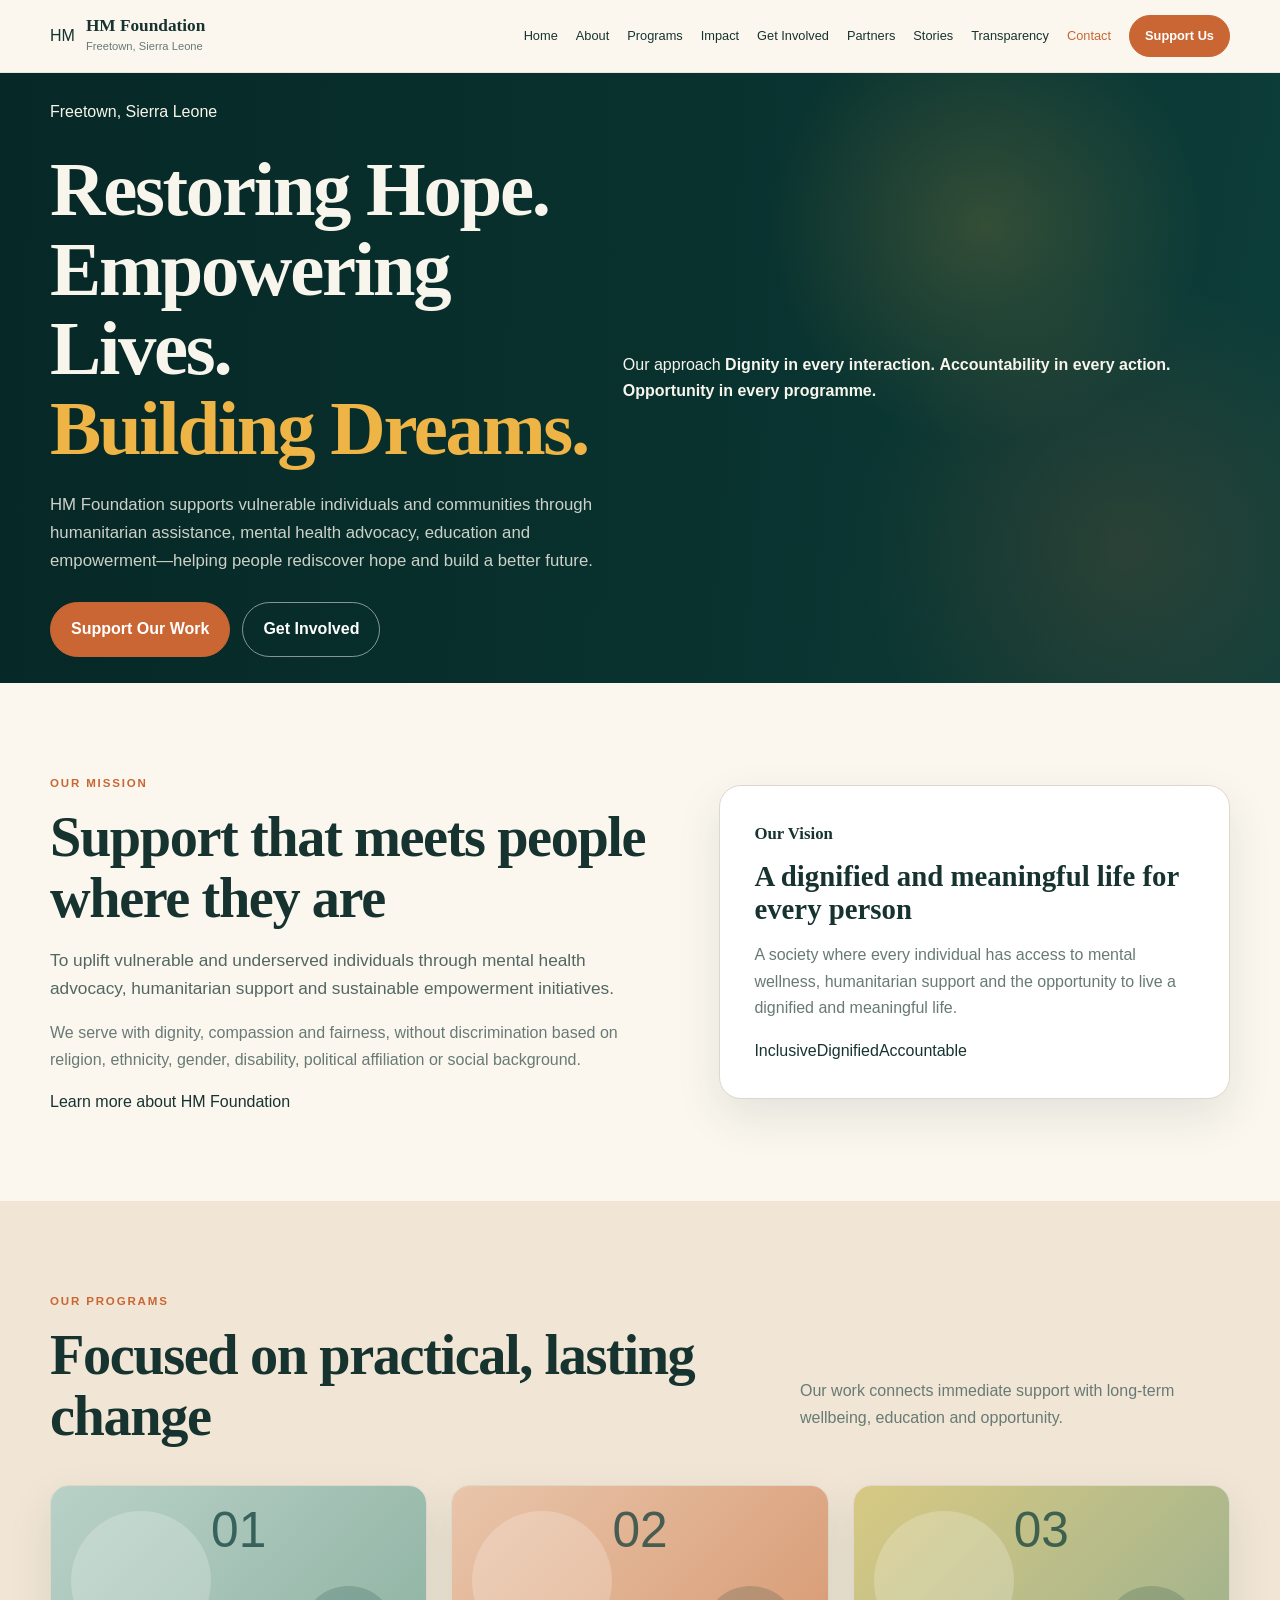
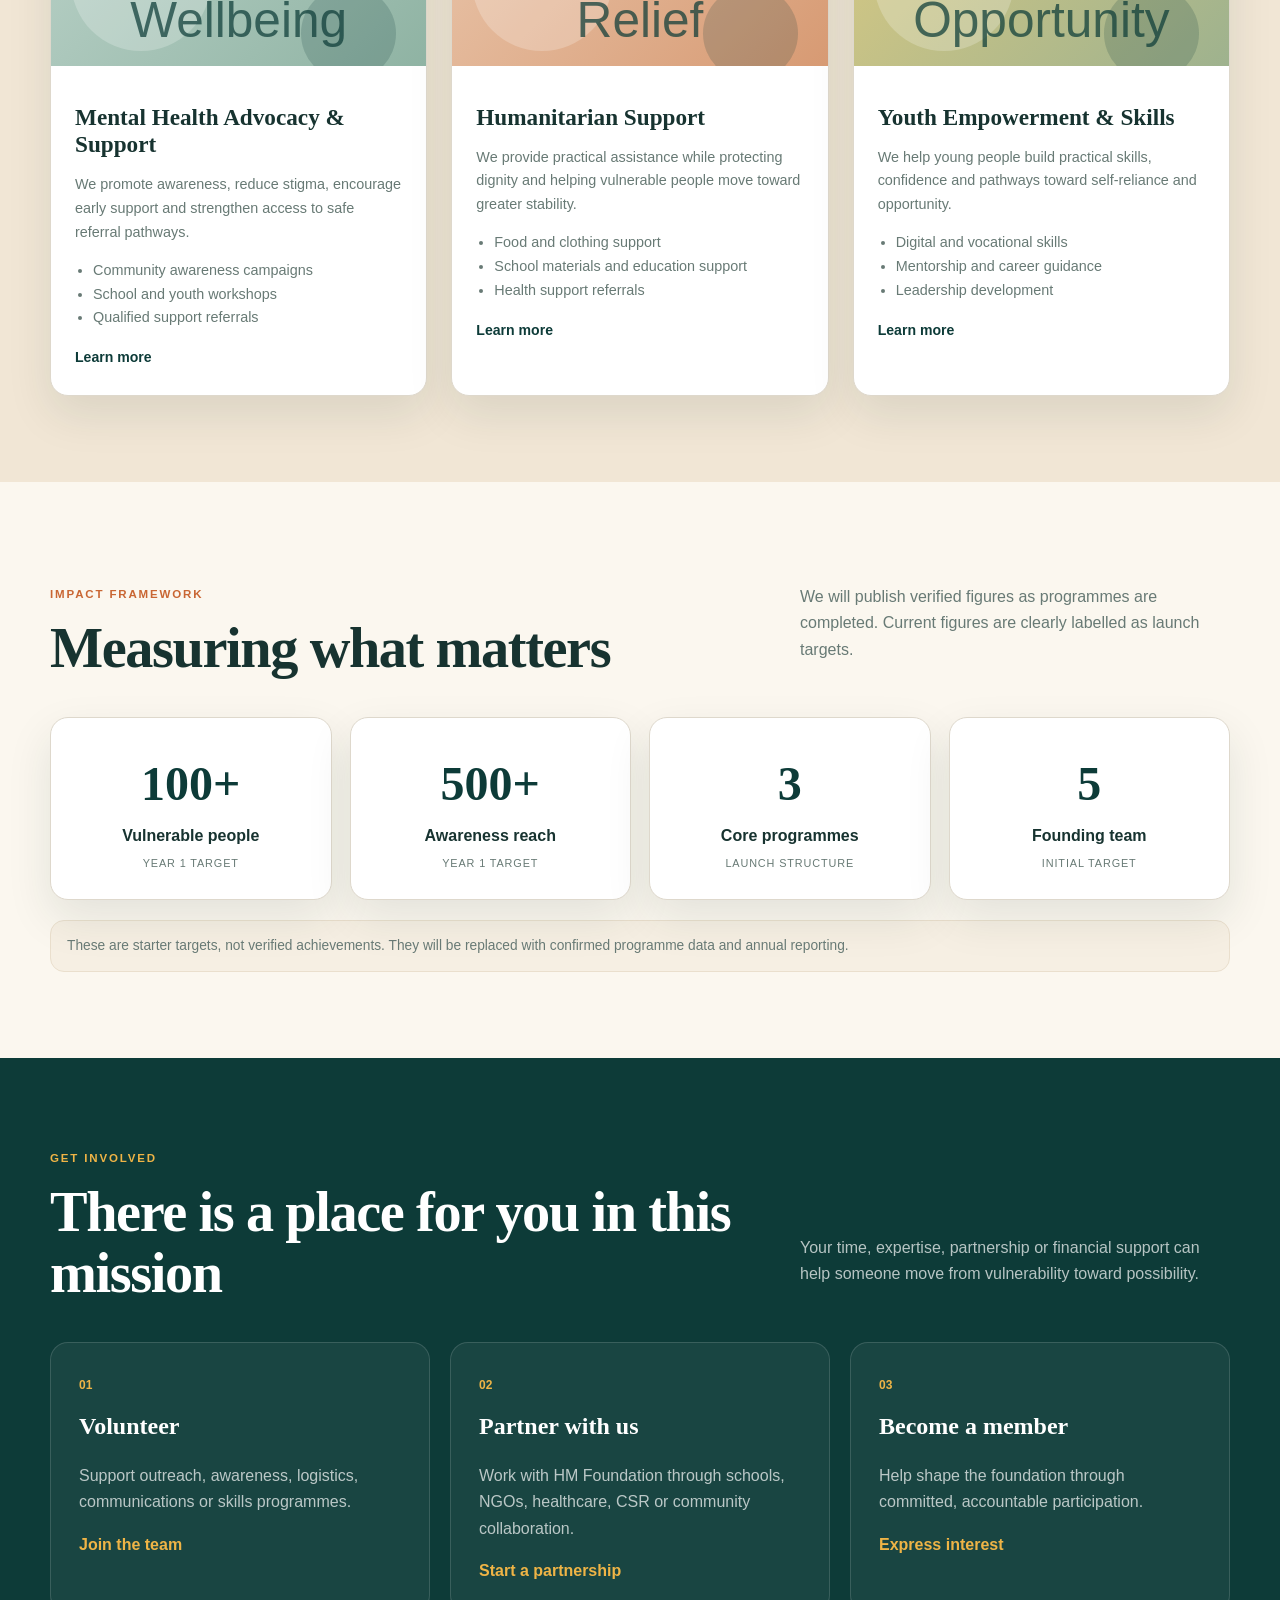
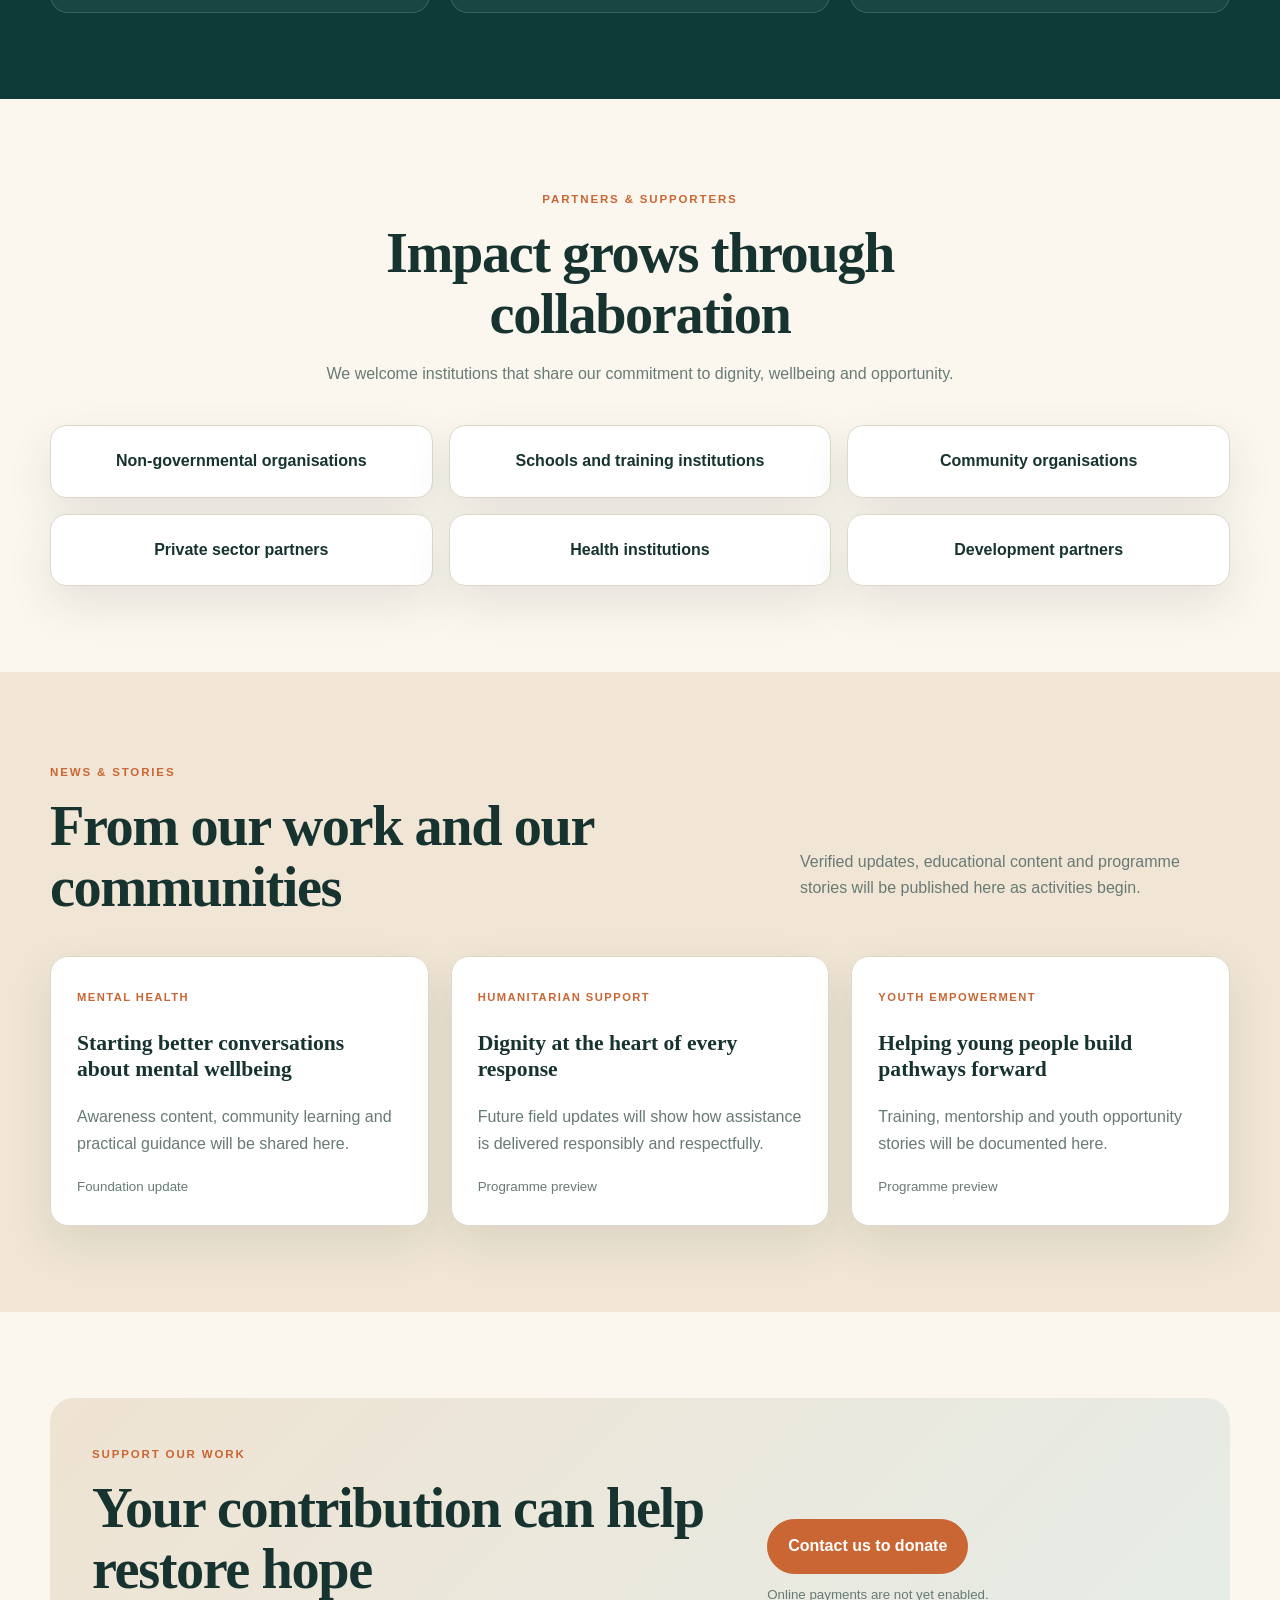
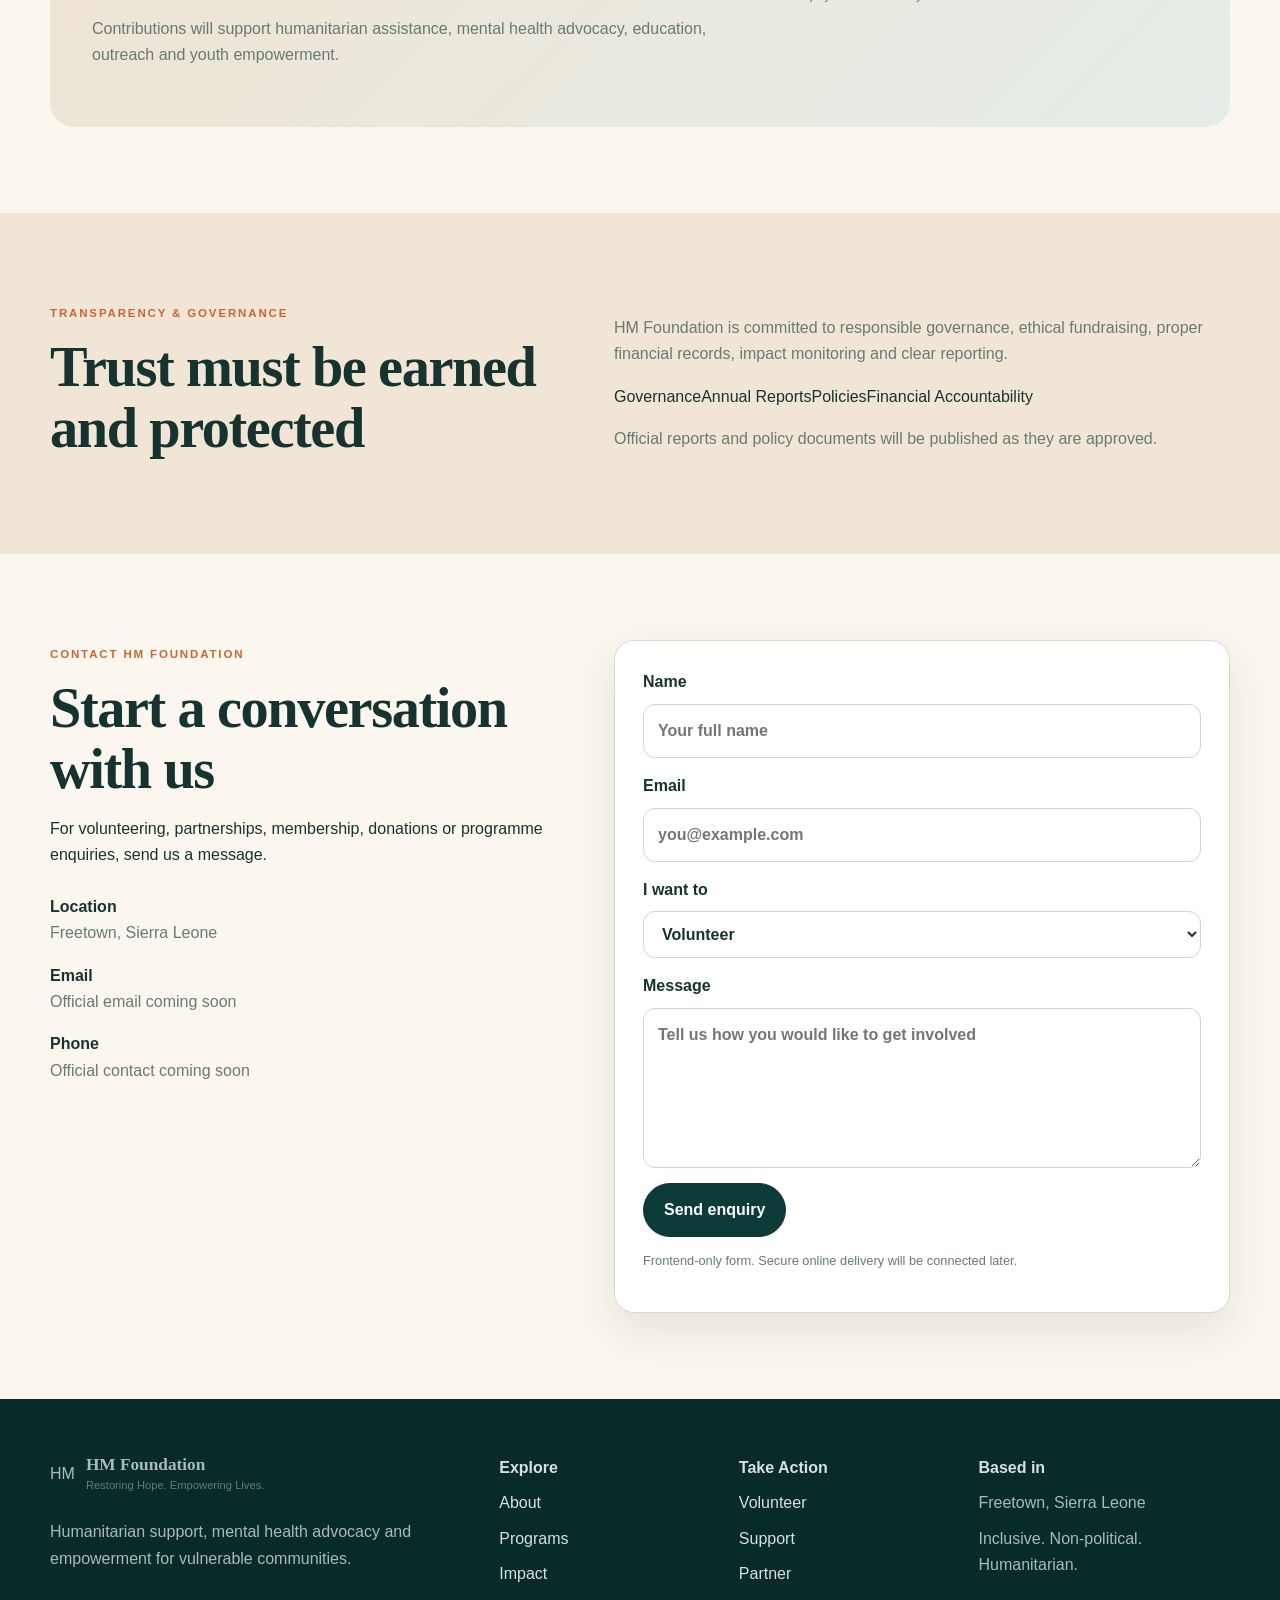
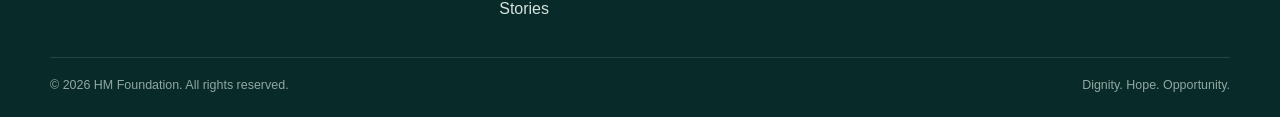
==== commit c7a675c9: "Refine HM Foundation into mature editorial nonprofit design" ====
--- a/index.html
+++ b/index.html
@@ -14,77 +14,80 @@
   <header class="site-header">
     <div class="container nav-wrap">
       <a class="brand" href="#home" aria-label="HM Foundation home">
-        <span class="brand-mark" aria-hidden="true">◆</span>
+        <span class="brand-monogram" aria-hidden="true">HM</span>
         <span><strong>HM Foundation</strong><small>Freetown, Sierra Leone</small></span>
       </a>
-      <button class="menu-btn" aria-label="Open menu" aria-expanded="false">☰</button>
+      <button class="menu-btn" aria-label="Open menu" aria-expanded="false">Menu</button>
       <nav class="nav" aria-label="Main navigation">
-        <a href="#home">Home</a><a href="#about">About</a><a href="#programs">Programs</a><a href="#impact">Projects & Impact</a><a href="#involved">Get Involved</a><a href="#partners">Partners</a><a href="#stories">News & Stories</a><a href="#transparency">Transparency</a><a href="#contact">Contact</a>
-        <a class="btn btn-small btn-donate" href="#donate">♡ Donate</a>
+        <a href="#home">Home</a><a href="#about">About</a><a href="#programs">Programs</a><a href="#impact">Impact</a><a href="#involved">Get Involved</a><a href="#partners">Partners</a><a href="#stories">Stories</a><a href="#transparency">Transparency</a><a href="#contact">Contact</a>
+        <a class="btn btn-small btn-donate" href="#donate">Support Us</a>
       </nav>
     </div>
   </header>
 
   <main>
     <section class="hero" id="home">
-      <div class="hero-art" aria-hidden="true"><span></span><span></span><span></span><span></span></div>
       <div class="container hero-inner">
         <div class="hero-copy-wrap">
-          <span class="location-pill">FREETOWN, SIERRA LEONE</span>
+          <span class="location-label">Freetown, Sierra Leone</span>
           <h1>Restoring Hope.<br>Empowering Lives.<br><span>Building Dreams.</span></h1>
-          <p>HM Foundation supports vulnerable individuals and communities through humanitarian assistance, mental health advocacy, education, and empowerment—helping people rediscover hope and build a better future.</p>
+          <p>HM Foundation supports vulnerable individuals and communities through humanitarian assistance, mental health advocacy, education and empowerment—helping people rediscover hope and build a better future.</p>
           <div class="cta-row">
-            <a class="btn btn-donate" href="#donate">Donate</a>
-            <a class="btn btn-gold" href="#involved">Volunteer</a>
-            <a class="btn btn-ghost" href="#programs">Learn more →</a>
+            <a class="btn btn-donate" href="#donate">Support Our Work</a>
+            <a class="btn btn-ghost" href="#involved">Get Involved</a>
           </div>
         </div>
+        <aside class="hero-note" aria-label="HM Foundation principles">
+          <span>Our approach</span>
+          <strong>Dignity in every interaction.</strong>
+          <strong>Accountability in every action.</strong>
+          <strong>Opportunity in every programme.</strong>
+        </aside>
       </div>
     </section>
 
     <section class="section mission" id="about">
       <div class="container mission-grid">
         <div>
-          <span class="eyebrow">OUR MISSION</span>
+          <span class="eyebrow">Our Mission</span>
           <h2>Support that meets people where they are</h2>
-          <p class="lead">To uplift vulnerable and underserved individuals through mental health advocacy, humanitarian support, and sustainable empowerment initiatives.</p>
-          <p class="muted">We serve with dignity, compassion and fairness—without discrimination based on religion, ethnicity, gender, disability, political affiliation, or social background.</p>
-          <a class="btn btn-outline" href="#transparency">About HM Foundation</a>
+          <p class="lead">To uplift vulnerable and underserved individuals through mental health advocacy, humanitarian support and sustainable empowerment initiatives.</p>
+          <p class="muted">We serve with dignity, compassion and fairness, without discrimination based on religion, ethnicity, gender, disability, political affiliation or social background.</p>
+          <a class="text-link" href="#transparency">Learn more about HM Foundation</a>
         </div>
         <article class="vision-card">
-          <span class="mini-label">Our vision</span>
+          <span class="mini-label">Our Vision</span>
           <h3>A dignified and meaningful life for every person</h3>
-          <p>A society where every individual has access to mental wellness, humanitarian support, and the opportunity to live a dignified and meaningful life.</p>
-          <div class="value-pills"><span>Inclusive</span><span>Dignified</span><span>Accountable</span></div>
+          <p>A society where every individual has access to mental wellness, humanitarian support and the opportunity to live a dignified and meaningful life.</p>
+          <div class="principles"><span>Inclusive</span><span>Dignified</span><span>Accountable</span></div>
         </article>
       </div>
     </section>
 
     <section class="section section-sand" id="programs">
-      <div class="container section-head centered">
-        <span class="eyebrow">CORE PROGRAMS</span>
-        <h2>Three areas where we focus our work</h2>
-        <p>Each programme is designed around real community needs, local participation, and measurable outcomes.</p>
+      <div class="container section-head">
+        <div><span class="eyebrow">Our Programs</span><h2>Focused on practical, lasting change</h2></div>
+        <p>Our work connects immediate support with long-term wellbeing, education and opportunity.</p>
       </div>
       <div class="container cards">
         <article class="program-card">
-          <div class="program-visual visual-mental"><span>◉</span></div>
-          <div class="program-body"><span class="program-icon">♥</span><h3>Mental Health Advocacy & Support</h3><p>We promote awareness, reduce stigma, encourage early support and strengthen access to safe referral pathways.</p><ul><li>Community awareness campaigns</li><li>School and youth workshops</li><li>Qualified support referrals</li></ul><a href="#contact" data-interest="General enquiry">Learn more →</a></div>
+          <div class="program-visual visual-mental"><span class="program-number">01</span><span class="visual-label">Wellbeing</span></div>
+          <div class="program-body"><h3>Mental Health Advocacy & Support</h3><p>We promote awareness, reduce stigma, encourage early support and strengthen access to safe referral pathways.</p><ul><li>Community awareness campaigns</li><li>School and youth workshops</li><li>Qualified support referrals</li></ul><a class="text-link" href="#contact" data-interest="General enquiry">Learn more</a></div>
         </article>
         <article class="program-card">
-          <div class="program-visual visual-humanitarian"><span>✦</span></div>
-          <div class="program-body"><span class="program-icon">♡</span><h3>Humanitarian Support</h3><p>We provide practical assistance while protecting dignity and supporting vulnerable people toward greater stability.</p><ul><li>Food and clothing support</li><li>School materials and education support</li><li>Health support referrals</li></ul><a href="#contact" data-interest="General enquiry">Learn more →</a></div>
+          <div class="program-visual visual-humanitarian"><span class="program-number">02</span><span class="visual-label">Relief</span></div>
+          <div class="program-body"><h3>Humanitarian Support</h3><p>We provide practical assistance while protecting dignity and helping vulnerable people move toward greater stability.</p><ul><li>Food and clothing support</li><li>School materials and education support</li><li>Health support referrals</li></ul><a class="text-link" href="#contact" data-interest="General enquiry">Learn more</a></div>
         </article>
         <article class="program-card">
-          <div class="program-visual visual-youth"><span>↗</span></div>
-          <div class="program-body"><span class="program-icon">✧</span><h3>Youth Empowerment & Skills</h3><p>We help young people build practical skills, confidence and pathways toward self-reliance and opportunity.</p><ul><li>Digital and vocational skills</li><li>Mentorship and career guidance</li><li>Leadership development</li></ul><a href="#contact" data-interest="General enquiry">Learn more →</a></div>
+          <div class="program-visual visual-youth"><span class="program-number">03</span><span class="visual-label">Opportunity</span></div>
+          <div class="program-body"><h3>Youth Empowerment & Skills</h3><p>We help young people build practical skills, confidence and pathways toward self-reliance and opportunity.</p><ul><li>Digital and vocational skills</li><li>Mentorship and career guidance</li><li>Leadership development</li></ul><a class="text-link" href="#contact" data-interest="General enquiry">Learn more</a></div>
         </article>
       </div>
     </section>
 
-    <section class="section" id="impact">
+    <section class="section impact-section" id="impact">
       <div class="container section-head">
-        <div><span class="eyebrow">IMPACT PREVIEW</span><h2>Measuring what matters</h2></div>
+        <div><span class="eyebrow">Impact Framework</span><h2>Measuring what matters</h2></div>
         <p>We will publish verified figures as programmes are completed. Current figures are clearly labelled as launch targets.</p>
       </div>
       <div class="container metric-grid">
@@ -97,21 +100,21 @@
     </section>
 
     <section class="section section-deep" id="involved">
-      <div class="container section-head light"><div><span class="eyebrow">GET INVOLVED</span><h2>There is a place for you in this mission</h2></div><p>Your time, expertise, partnership or financial support can help someone move from vulnerability toward possibility.</p></div>
+      <div class="container section-head light"><div><span class="eyebrow">Get Involved</span><h2>There is a place for you in this mission</h2></div><p>Your time, expertise, partnership or financial support can help someone move from vulnerability toward possibility.</p></div>
       <div class="container involve-grid">
-        <article><span>01</span><h3>Volunteer</h3><p>Support outreach, awareness, logistics, communications or skills programmes.</p><a href="#contact" data-interest="Volunteer">Join the team →</a></article>
-        <article><span>02</span><h3>Partner with us</h3><p>Work with HM Foundation through schools, NGOs, healthcare, CSR or community collaboration.</p><a href="#contact" data-interest="Partner with HM Foundation">Start a partnership →</a></article>
-        <article><span>03</span><h3>Become a member</h3><p>Help shape the foundation through committed, accountable participation.</p><a href="#contact" data-interest="Become a member">Express interest →</a></article>
+        <article><span class="item-number">01</span><h3>Volunteer</h3><p>Support outreach, awareness, logistics, communications or skills programmes.</p><a href="#contact" data-interest="Volunteer">Join the team</a></article>
+        <article><span class="item-number">02</span><h3>Partner with us</h3><p>Work with HM Foundation through schools, NGOs, healthcare, CSR or community collaboration.</p><a href="#contact" data-interest="Partner with HM Foundation">Start a partnership</a></article>
+        <article><span class="item-number">03</span><h3>Become a member</h3><p>Help shape the foundation through committed, accountable participation.</p><a href="#contact" data-interest="Become a member">Express interest</a></article>
       </div>
     </section>
 
     <section class="section" id="partners">
-      <div class="container section-head centered"><span class="eyebrow">PARTNERS & SUPPORTERS</span><h2>Impact grows through collaboration</h2><p>We welcome collaboration with organizations that share our commitment to dignity, wellbeing and opportunity.</p></div>
-      <div class="container partner-grid"><span>NGOs</span><span>Schools</span><span>Community Groups</span><span>Companies</span><span>Health Partners</span><span>Development Partners</span></div>
+      <div class="container section-head centered"><span class="eyebrow">Partners & Supporters</span><h2>Impact grows through collaboration</h2><p>We welcome institutions that share our commitment to dignity, wellbeing and opportunity.</p></div>
+      <div class="container partner-grid"><span>Non-governmental organisations</span><span>Schools and training institutions</span><span>Community organisations</span><span>Private sector partners</span><span>Health institutions</span><span>Development partners</span></div>
     </section>
 
     <section class="section section-sand" id="stories">
-      <div class="container section-head"><div><span class="eyebrow">NEWS & STORIES</span><h2>From our work and our communities</h2></div><p>Our news section will publish verified updates, educational content and real programme stories as activities begin.</p></div>
+      <div class="container section-head"><div><span class="eyebrow">News & Stories</span><h2>From our work and our communities</h2></div><p>Verified updates, educational content and programme stories will be published here as activities begin.</p></div>
       <div class="container story-grid">
         <article><span>Mental Health</span><h3>Starting better conversations about mental wellbeing</h3><p>Awareness content, community learning and practical guidance will be shared here.</p><small>Foundation update</small></article>
         <article><span>Humanitarian Support</span><h3>Dignity at the heart of every response</h3><p>Future field updates will show how assistance is delivered responsibly and respectfully.</p><small>Programme preview</small></article>
@@ -121,29 +124,29 @@
 
     <section class="section" id="donate">
       <div class="container donate-band">
-        <div><span class="eyebrow">SUPPORT OUR WORK</span><h2>Your giving can restore hope where it is needed most</h2><p>Contributions will support humanitarian assistance, mental health advocacy, education, outreach and youth empowerment.</p></div>
+        <div><span class="eyebrow">Support Our Work</span><h2>Your contribution can help restore hope</h2><p>Contributions will support humanitarian assistance, mental health advocacy, education, outreach and youth empowerment.</p></div>
         <div class="donate-actions"><a class="btn btn-donate" href="#contact" data-interest="Support / Donate">Contact us to donate</a><small>Online payments are not yet enabled.</small></div>
       </div>
     </section>
 
     <section class="section section-sand" id="transparency">
       <div class="container transparency-grid">
-        <div><span class="eyebrow">TRANSPARENCY & GOVERNANCE</span><h2>Trust must be earned and protected</h2></div>
-        <div><p>HM Foundation is committed to responsible governance, ethical fundraising, proper financial records, impact monitoring and clear reporting.</p><div class="pill-row"><span>Governance</span><span>Annual Reports</span><span>Policies</span><span>Financial Accountability</span></div><p class="muted">Official reports and policy documents will be published as they are approved.</p></div>
+        <div><span class="eyebrow">Transparency & Governance</span><h2>Trust must be earned and protected</h2></div>
+        <div><p>HM Foundation is committed to responsible governance, ethical fundraising, proper financial records, impact monitoring and clear reporting.</p><div class="principles"><span>Governance</span><span>Annual Reports</span><span>Policies</span><span>Financial Accountability</span></div><p class="muted">Official reports and policy documents will be published as they are approved.</p></div>
       </div>
     </section>
 
     <section class="section" id="contact">
       <div class="container contact-grid">
-        <div><span class="eyebrow">CONTACT HM FOUNDATION</span><h2>Start a conversation with us</h2><p>For volunteering, partnerships, membership, donations or programme enquiries, send us a message.</p><div class="contact-list"><div><strong>Location</strong><span>Freetown, Sierra Leone</span></div><div><strong>Email</strong><span>Official email coming soon</span></div><div><strong>Phone</strong><span>Official contact coming soon</span></div></div></div>
+        <div><span class="eyebrow">Contact HM Foundation</span><h2>Start a conversation with us</h2><p>For volunteering, partnerships, membership, donations or programme enquiries, send us a message.</p><div class="contact-list"><div><strong>Location</strong><span>Freetown, Sierra Leone</span></div><div><strong>Email</strong><span>Official email coming soon</span></div><div><strong>Phone</strong><span>Official contact coming soon</span></div></div></div>
         <form class="contact-form" id="contactForm"><label>Name<input required name="name" placeholder="Your full name" autocomplete="name"></label><label>Email<input required type="email" name="email" placeholder="you@example.com" autocomplete="email"></label><label>I want to<select name="interest"><option>Volunteer</option><option>Partner with HM Foundation</option><option>Become a member</option><option>Support / Donate</option><option>General enquiry</option></select></label><label>Message<textarea name="message" rows="5" placeholder="Tell us how you would like to get involved"></textarea></label><button class="btn" type="submit">Send enquiry</button><p class="form-note" id="formNote">Frontend-only form. Secure online delivery will be connected later.</p></form>
       </div>
     </section>
   </main>
 
   <footer>
-    <div class="container footer-grid"><div><a class="brand footer-brand" href="#home"><span class="brand-mark">◆</span><span><strong>HM Foundation</strong><small>Restoring Hope. Empowering Lives.</small></span></a><p>Humanitarian support, mental health advocacy and empowerment for vulnerable communities.</p></div><div><strong>Explore</strong><a href="#about">About</a><a href="#programs">Programs</a><a href="#impact">Impact</a><a href="#stories">Stories</a></div><div><strong>Take Action</strong><a href="#involved">Volunteer</a><a href="#donate">Donate</a><a href="#partners">Partner</a></div><div><strong>Based in</strong><span>Freetown, Sierra Leone</span><span>Inclusive • Non-political • Humanitarian</span></div></div>
-    <div class="container footer-bottom"><span>© 2026 HM Foundation. All rights reserved.</span><span>Built for dignity, hope and lasting impact.</span></div>
+    <div class="container footer-grid"><div><a class="brand footer-brand" href="#home"><span class="brand-monogram footer-monogram">HM</span><span><strong>HM Foundation</strong><small>Restoring Hope. Empowering Lives.</small></span></a><p>Humanitarian support, mental health advocacy and empowerment for vulnerable communities.</p></div><div><strong>Explore</strong><a href="#about">About</a><a href="#programs">Programs</a><a href="#impact">Impact</a><a href="#stories">Stories</a></div><div><strong>Take Action</strong><a href="#involved">Volunteer</a><a href="#donate">Support</a><a href="#partners">Partner</a></div><div><strong>Based in</strong><span>Freetown, Sierra Leone</span><span>Inclusive. Non-political. Humanitarian.</span></div></div>
+    <div class="container footer-bottom"><span>© 2026 HM Foundation. All rights reserved.</span><span>Dignity. Hope. Opportunity.</span></div>
   </footer>
   <script src="script.js"></script>
 </body>
--- a/styles.css
+++ b/styles.css
@@ -1 +1 @@
-:root{--bg:#fffdf8;--soft:#f4f0e7;--ink:#18312b;--muted:#67756f;--accent:#d98b4f;--accent2:#4f7c68;--dark:#18312b;--line:#dfe6e1;--white:#fff;--shadow:0 20px 50px rgba(24,49,43,.10)}*{box-sizing:border-box}html{scroll-behavior:smooth}body{margin:0;font-family:'DM Sans',sans-serif;background:var(--bg);color:var(--ink);line-height:1.65;overflow-x:hidden}a{color:inherit;text-decoration:none}button,input,select,textarea{font:inherit}button,a{touch-action:manipulation}.container{width:min(1120px,calc(100% - 40px));margin:auto}.site-header{position:sticky;top:0;z-index:50;background:rgba(255,253,248,.94);backdrop-filter:blur(14px);border-bottom:1px solid rgba(24,49,43,.08)}.nav-wrap{display:flex;align-items:center;justify-content:space-between;min-height:78px}.brand{display:flex;align-items:center;gap:12px}.brand-mark{width:44px;height:44px;border-radius:50%;display:grid;place-items:center;background:var(--dark);color:white;font-weight:800}.brand span:last-child{display:flex;flex-direction:column}.brand small{font-size:.72rem;color:var(--muted)}.nav{display:flex;align-items:center;gap:22px;font-size:.95rem}.nav a:not(.btn){position:relative}.nav a:not(.btn):hover,.nav a.active{color:var(--accent2)}.nav a.active:after{content:"";position:absolute;left:0;right:0;bottom:-8px;height:2px;border-radius:2px;background:var(--accent2)}.menu-btn{display:none;border:0;background:none;font-size:1.7rem;color:var(--ink);cursor:pointer}.btn{display:inline-flex;align-items:center;justify-content:center;padding:14px 20px;border-radius:999px;background:var(--dark);color:#fff;font-weight:700;border:1px solid var(--dark);transition:.2s ease;cursor:pointer;min-height:48px}.btn:hover{transform:translateY(-1px);box-shadow:0 8px 20px rgba(24,49,43,.16)}.btn:focus-visible,a:focus-visible,.menu-btn:focus-visible,.back-to-top:focus-visible{outline:3px solid rgba(217,139,79,.55);outline-offset:3px}.btn-small{padding:10px 16px;min-height:42px}.btn-outline{background:transparent;color:var(--dark)}.hero{padding:86px 0 68px;overflow:hidden}.hero-grid{display:grid;grid-template-columns:1.08fr .92fr;gap:70px;align-items:center}.eyebrow{display:inline-block;text-transform:uppercase;letter-spacing:.12em;font-size:.76rem;font-weight:800;color:var(--accent2);margin-bottom:14px}.hero h1,.section h2{font-family:'Playfair Display',serif;line-height:1.06;margin:0}.hero h1{font-size:clamp(3.2rem,7vw,6.2rem);letter-spacing:-.045em}.hero h1 span{color:var(--accent)}.hero-copy{font-size:1.15rem;color:var(--muted);max-width:710px;margin:28px 0}.cta-row{display:flex;gap:14px;flex-wrap:wrap}.trust-row{display:grid;grid-template-columns:repeat(3,1fr);gap:16px;margin-top:42px}.trust-row div{border-top:1px solid var(--line);padding-top:14px}.trust-row strong,.trust-row span{display:block}.trust-row span{font-size:.82rem;color:var(--muted)}.hero-visual{min-height:560px;border-radius:34px;background:linear-gradient(150deg,#ecd9c7 0%,#dbe8df 100%);position:relative;overflow:hidden;box-shadow:var(--shadow)}.sun{width:190px;height:190px;border-radius:50%;background:#f4b87b;position:absolute;right:50px;top:55px}.shape{position:absolute;border-radius:50% 50% 45% 55%}.shape-a{width:390px;height:390px;background:#315948;left:-80px;bottom:-100px;transform:rotate(18deg)}.shape-b{width:320px;height:230px;background:#d67c45;right:-90px;bottom:10px;transform:rotate(-12deg)}.quote-card{position:absolute;left:44px;right:44px;bottom:42px;background:rgba(255,255,255,.92);padding:28px;border-radius:24px;box-shadow:0 15px 40px rgba(0,0,0,.12)}.quote-card span{font-family:'Playfair Display';font-size:3rem;color:var(--accent);line-height:.6}.quote-card p{margin:10px 0 0;font-family:'Playfair Display';font-size:1.35rem}.section{padding:92px 0;scroll-margin-top:78px}.section-soft{background:var(--soft)}.section-dark{background:var(--dark);color:#fff}.split{display:grid;grid-template-columns:.85fr 1.15fr;gap:80px}.section h2{font-size:clamp(2.3rem,4.5vw,4.3rem);letter-spacing:-.035em}.split p,.section-head p{font-size:1.06rem;color:var(--muted)}.values-grid{display:grid;grid-template-columns:repeat(3,1fr);gap:22px;margin-top:50px}.values-grid article,.program-card{background:white;border:1px solid var(--line);border-radius:26px;padding:28px}.values-grid article span{font-size:.78rem;color:var(--accent);font-weight:800}.values-grid h3,.program-card h3,.involve-grid h3{font-size:1.35rem;margin:10px 0}.section-head{display:flex;justify-content:space-between;gap:40px;align-items:flex-end;margin-bottom:40px}.section-head>div{max-width:720px}.section-head>p{max-width:420px}.cards{display:grid;grid-template-columns:repeat(3,1fr);gap:24px}.program-card{box-shadow:0 10px 25px rgba(24,49,43,.04);transition:transform .22s ease,box-shadow .22s ease}.program-card:hover{transform:translateY(-4px);box-shadow:0 18px 35px rgba(24,49,43,.08)}.icon{font-size:2rem}.program-card ul{padding-left:18px;color:var(--muted)}.metric-grid{display:grid;grid-template-columns:repeat(4,1fr);gap:18px}.metric-grid div{padding:28px;border-radius:24px;border:1px solid var(--line);background:#fff}.metric-grid strong{font-family:'Playfair Display';font-size:2.9rem;display:block}.metric-grid span{color:var(--muted);font-size:.92rem}.notice{margin-top:20px;padding:16px 20px;border-radius:16px;background:#f8f4eb;color:var(--muted);font-size:.9rem}.light p{color:#c8d4ce}.section-dark .eyebrow{color:#f0b07c}.involve-grid{display:grid;grid-template-columns:repeat(3,1fr);gap:22px}.involve-grid article{padding:28px;border:1px solid rgba(255,255,255,.14);border-radius:24px;background:rgba(255,255,255,.05);transition:background .2s ease,transform .2s ease}.involve-grid article:hover{background:rgba(255,255,255,.09);transform:translateY(-3px)}.involve-grid p{color:#c7d2cd}.involve-grid a{font-weight:700;color:#f0b07c}.donate-box{display:grid;grid-template-columns:1.2fr .8fr;gap:40px;align-items:center;padding:48px;border-radius:30px;background:linear-gradient(135deg,#efe5d8,#dbe9df)}.donate-actions{display:flex;flex-direction:column;gap:12px;align-items:flex-start}.donate-actions small{color:var(--muted)}.pill-row{display:flex;gap:10px;flex-wrap:wrap;margin:20px 0}.pill-row span{border:1px solid var(--line);padding:9px 13px;border-radius:999px;background:white;font-size:.85rem}.muted{color:var(--muted)!important}.contact-grid{display:grid;grid-template-columns:.9fr 1.1fr;gap:60px}.contact-list{display:grid;gap:18px;margin-top:28px}.contact-list div{display:flex;flex-direction:column}.contact-list span{color:var(--muted)}.contact-form{background:#fff;border:1px solid var(--line);border-radius:28px;padding:30px;box-shadow:var(--shadow)}label{display:grid;gap:8px;font-weight:700;margin-bottom:16px}input,select,textarea{width:100%;padding:14px 15px;border-radius:14px;border:1px solid #cfd8d3;background:#fff;color:var(--ink)}textarea{resize:vertical;min-height:130px}input:focus,select:focus,textarea:focus{outline:3px solid rgba(79,124,104,.15);border-color:var(--accent2)}.form-note{font-size:.82rem;color:var(--muted);padding:10px 0;margin-bottom:0}.form-note.success{color:#315948;background:#eef6f0;border:1px solid #cfe3d5;padding:12px 14px;border-radius:12px;font-weight:700}.reveal{opacity:0;transform:translateY(18px);transition:opacity .55s ease,transform .55s ease}.reveal.visible{opacity:1;transform:none}.back-to-top{position:fixed;right:22px;bottom:22px;width:46px;height:46px;border:0;border-radius:50%;background:var(--dark);color:#fff;font-size:1.3rem;box-shadow:var(--shadow);cursor:pointer;opacity:0;visibility:hidden;transform:translateY(10px);transition:.2s;z-index:45}.back-to-top.show{opacity:1;visibility:visible;transform:none}footer{background:#10231e;color:#d6e1dc;padding:60px 0 24px}.footer-grid{display:grid;grid-template-columns:2fr 1fr 1fr 1.2fr;gap:34px}.footer-grid>div{display:flex;flex-direction:column;gap:10px}.footer-grid a:hover{color:#fff}.footer-brand{color:#fff}.footer-bottom{border-top:1px solid rgba(255,255,255,.12);margin-top:38px;padding-top:18px;display:flex;justify-content:space-between;gap:18px;font-size:.82rem;color:#9fb0a8}@media(max-width:1024px){.hero-grid{gap:42px}.nav{gap:16px}.hero h1{font-size:clamp(3rem,7vw,5rem)}}@media(max-width:900px){.menu-btn{display:block}.nav{position:absolute;top:78px;left:20px;right:20px;background:#fff;border:1px solid var(--line);border-radius:18px;padding:20px;box-shadow:var(--shadow);display:none;flex-direction:column;align-items:stretch;gap:8px}.nav.open{display:flex}.nav a{padding:10px 8px;border-radius:10px}.nav a.active:after{display:none}.hero-grid,.split,.donate-box,.contact-grid{grid-template-columns:1fr}.hero-grid{gap:38px}.hero-visual{min-height:400px}.trust-row,.values-grid,.cards,.metric-grid,.involve-grid,.footer-grid{grid-template-columns:repeat(2,1fr)}.section-head{align-items:flex-start;flex-direction:column}.split{gap:24px}}@media(max-width:620px){.container{width:min(100% - 28px,1120px)}.nav{left:14px;right:14px}.hero{padding:54px 0 48px}.hero h1{font-size:clamp(2.65rem,13vw,3.4rem)}.hero-copy{font-size:1.02rem}.hero-visual{min-height:330px;border-radius:24px}.sun{width:135px;height:135px;right:25px;top:35px}.quote-card{left:18px;right:18px;bottom:18px;padding:20px}.quote-card p{font-size:1.12rem}.trust-row,.values-grid,.cards,.metric-grid,.involve-grid,.footer-grid{grid-template-columns:1fr}.section{padding:66px 0}.section h2{font-size:clamp(2.15rem,10vw,3rem)}.donate-box,.contact-form{padding:24px;border-radius:22px}.cta-row .btn{width:100%}.metric-grid div{padding:22px}.footer-bottom{flex-direction:column}.brand small{display:none}.back-to-top{right:14px;bottom:14px}}@media(max-width:380px){.container{width:min(100% - 22px,1120px)}.brand strong{font-size:.93rem}.brand-mark{width:40px;height:40px}.hero h1{font-size:2.45rem}}@media(prefers-reduced-motion:reduce){html{scroll-behavior:auto}*,*:before,*:after{animation-duration:.01ms!important;transition-duration:.01ms!important;scroll-behavior:auto!important}.reveal{opacity:1;transform:none}}+:root{--cream:#fbf7ef;--sand:#f1e6d5;--deep:#0d3b38;--deep2:#113f3b;--ink:#173330;--muted:#687a75;--terracotta:#c96633;--gold:#efb446;--line:#ded8cc;--white:#fff;--shadow:0 18px 45px rgba(24,49,43,.10)}*{box-sizing:border-box}html{scroll-behavior:smooth}body{margin:0;font-family:'Plus Jakarta Sans',sans-serif;background:var(--cream);color:var(--ink);line-height:1.65;overflow-x:hidden}a{color:inherit;text-decoration:none}button,input,select,textarea{font:inherit}.container{width:min(1180px,calc(100% - 40px));margin:auto}.site-header{position:sticky;top:0;z-index:50;background:rgba(251,247,239,.97);backdrop-filter:blur(12px);border-bottom:1px solid rgba(23,51,48,.08)}.nav-wrap{display:flex;align-items:center;justify-content:space-between;min-height:72px}.brand{display:flex;align-items:center;gap:11px}.brand-mark{width:38px;height:38px;border-radius:50%;display:grid;place-items:center;background:#efe5d3;color:var(--deep);font-size:.82rem}.brand span:last-child{display:flex;flex-direction:column}.brand strong{font-family:'Fraunces',serif;font-size:1.08rem;line-height:1.1}.brand small{font-size:.7rem;color:var(--muted);margin-top:2px}.nav{display:flex;align-items:center;gap:18px;font-size:.8rem}.nav a{white-space:nowrap}.nav a:not(.btn):hover,.nav a.active{color:var(--terracotta)}.menu-btn{display:none;border:0;background:none;font-size:1.65rem;color:var(--ink);cursor:pointer}.btn{display:inline-flex;align-items:center;justify-content:center;padding:13px 20px;border-radius:999px;background:var(--deep);color:#fff;font-weight:700;border:1px solid var(--deep);transition:.2s ease;cursor:pointer;min-height:46px}.btn:hover{transform:translateY(-1px);box-shadow:0 8px 18px rgba(13,59,56,.16)}.btn-small{padding:9px 15px;min-height:38px}.btn-donate{background:var(--terracotta);border-color:var(--terracotta)}.btn-gold{background:var(--gold);border-color:var(--gold);color:#2d321f}.btn-ghost{background:transparent;color:#fff;border-color:rgba(255,255,255,.5)}.btn-outline{background:transparent;color:var(--deep);border-color:#9aaaa5}.hero{position:relative;min-height:610px;background:linear-gradient(135deg,#0a3734,#0b3d39 58%,#154742);color:#f8f5ec;overflow:hidden}.hero:before{content:"";position:absolute;inset:0;background:radial-gradient(circle at 77% 25%,rgba(239,180,70,.18),transparent 20%),radial-gradient(circle at 88% 78%,rgba(201,102,51,.16),transparent 22%),linear-gradient(90deg,rgba(6,40,38,.98) 0%,rgba(8,47,44,.91) 45%,rgba(12,59,55,.72) 100%)}.hero-art{position:absolute;inset:0;opacity:.35}.hero-art span{position:absolute;border-radius:50%;background:rgba(255,255,255,.08);filter:blur(2px)}.hero-art span:nth-child(1){width:420px;height:420px;right:10%;top:70px}.hero-art span:nth-child(2){width:290px;height:290px;right:-40px;bottom:-10px;background:rgba(239,180,70,.13)}.hero-art span:nth-child(3){width:180px;height:180px;right:35%;bottom:35px}.hero-art span:nth-child(4){width:120px;height:120px;left:38%;top:38%;background:rgba(201,102,51,.12)}.hero-inner{position:relative;z-index:2;display:flex;align-items:center;min-height:610px}.hero-copy-wrap{max-width:720px}.location-pill,.eyebrow{display:inline-flex;align-items:center;text-transform:uppercase;letter-spacing:.16em;font-size:.72rem;font-weight:800}.location-pill{padding:7px 14px;border-radius:999px;background:rgba(255,255,255,.09);color:var(--gold)}.hero h1,.section h2,.vision-card h3,.program-card h3,.story-grid h3,.involve-grid h3{font-family:'Fraunces',serif}.hero h1{font-size:clamp(3rem,6vw,5.4rem);line-height:1.04;letter-spacing:-.03em;margin:24px 0 22px}.hero h1 span{color:var(--gold)}.hero p{max-width:760px;font-size:1.05rem;color:rgba(248,245,236,.82)}.cta-row{display:flex;gap:12px;flex-wrap:wrap;margin-top:28px}.section{padding:86px 0;scroll-margin-top:72px}.section-sand{background:var(--sand)}.section-deep{background:var(--deep);color:#fff}.eyebrow{color:var(--terracotta);margin-bottom:14px}.section h2{font-size:clamp(2.25rem,4.4vw,4rem);line-height:1.08;letter-spacing:-.025em;margin:0}.lead{font-size:1.08rem;color:#536762}.muted{color:var(--muted)}.mission-grid{display:grid;grid-template-columns:1.08fr .92fr;gap:70px;align-items:center}.mission-grid>div>p{max-width:700px}.mission-grid .btn{margin-top:18px}.vision-card,.program-card,.story-grid article,.metric-grid article,.partner-grid span,.contact-form{background:#fff;border:1px solid var(--line);box-shadow:var(--shadow)}.vision-card{padding:34px;border-radius:22px}.mini-label{font-family:'Fraunces',serif;font-weight:700;font-size:1.05rem}.vision-card h3{font-size:1.8rem;line-height:1.15;margin:12px 0}.vision-card p{color:var(--muted)}.value-pills,.pill-row{display:flex;gap:10px;flex-wrap:wrap;margin-top:22px}.value-pills span,.pill-row span{background:#f2eadc;border:1px solid #e5dbca;border-radius:12px;padding:9px 12px;font-size:.78rem;font-weight:700}.section-head{display:flex;justify-content:space-between;align-items:flex-end;gap:40px;margin-bottom:38px}.section-head>div{max-width:700px}.section-head>p{max-width:430px;color:var(--muted)}.section-head.centered{display:block;text-align:center;max-width:820px}.section-head.centered p{max-width:700px;margin:16px auto 0;color:var(--muted)}.cards{display:grid;grid-template-columns:repeat(3,1fr);gap:24px}.program-card{overflow:hidden;border-radius:18px;transition:.25s ease}.program-card:hover{transform:translateY(-4px);box-shadow:0 22px 48px rgba(24,49,43,.14)}.program-visual{height:180px;display:grid;place-items:center;position:relative;overflow:hidden}.program-visual:before,.program-visual:after{content:"";position:absolute;border-radius:50%}.visual-mental{background:linear-gradient(135deg,#b9d1c7,#8fb3a3)}.visual-humanitarian{background:linear-gradient(135deg,#e9c5aa,#d79a73)}.visual-youth{background:linear-gradient(135deg,#d8c983,#9eb28e)}.program-visual:before{width:140px;height:140px;background:rgba(255,255,255,.22);left:20px;top:25px}.program-visual:after{width:95px;height:95px;background:rgba(13,59,56,.18);right:30px;bottom:-15px}.program-visual>span{font-size:3.1rem;z-index:2;color:rgba(13,59,56,.72)}.program-body{padding:24px}.program-icon{display:grid;place-items:center;width:42px;height:42px;border-radius:12px;background:#e9f0ed;color:var(--deep);font-weight:800}.program-card h3{font-size:1.45rem;line-height:1.18;margin:14px 0 10px}.program-card p,.program-card ul{color:var(--muted);font-size:.9rem}.program-card ul{padding-left:18px}.program-card a{font-weight:700;color:var(--deep);font-size:.88rem}.metric-grid{display:grid;grid-template-columns:repeat(4,1fr);gap:18px}.metric-grid article{text-align:center;padding:26px 20px;border-radius:18px}.metric-grid strong{display:block;font-family:'Fraunces',serif;font-size:3rem;color:var(--deep)}.metric-grid span{display:block;font-weight:700}.metric-grid small{display:block;margin-top:5px;text-transform:uppercase;letter-spacing:.08em;color:var(--muted);font-size:.68rem}.notice{margin-top:20px;background:#f6efe3;border:1px solid #eadfcd;border-radius:14px;padding:14px 16px;color:var(--muted);font-size:.86rem}.light p{color:rgba(255,255,255,.7)}.section-deep .eyebrow{color:var(--gold)}.involve-grid{display:grid;grid-template-columns:repeat(3,1fr);gap:20px}.involve-grid article{border:1px solid rgba(255,255,255,.14);background:rgba(255,255,255,.05);padding:28px;border-radius:18px}.involve-grid article>span{color:var(--gold);font-size:.75rem;font-weight:800}.involve-grid h3{font-size:1.5rem;margin:10px 0}.involve-grid p{color:rgba(255,255,255,.7)}.involve-grid a{color:var(--gold);font-weight:700}.partner-grid{display:grid;grid-template-columns:repeat(3,1fr);gap:16px}.partner-grid span{padding:22px;text-align:center;border-radius:16px;font-weight:700}.story-grid{display:grid;grid-template-columns:repeat(3,1fr);gap:22px}.story-grid article{padding:26px;border-radius:18px}.story-grid article>span{font-size:.7rem;font-weight:800;text-transform:uppercase;letter-spacing:.13em;color:var(--terracotta)}.story-grid h3{font-size:1.35rem;line-height:1.2}.story-grid p,.story-grid small{color:var(--muted)}.donate-band{display:grid;grid-template-columns:1.2fr .8fr;gap:44px;align-items:center;background:linear-gradient(135deg,#efe3d2,#e5ede8);padding:42px;border-radius:24px}.donate-band p{color:var(--muted)}.donate-actions{display:flex;flex-direction:column;align-items:flex-start;gap:10px}.donate-actions small{color:var(--muted)}.transparency-grid,.contact-grid{display:grid;grid-template-columns:.9fr 1.1fr;gap:60px}.transparency-grid p{color:var(--muted)}.contact-list{display:grid;gap:16px;margin-top:25px}.contact-list div{display:flex;flex-direction:column}.contact-list span{color:var(--muted)}.contact-form{padding:28px;border-radius:20px}label{display:grid;gap:8px;font-weight:700;margin-bottom:15px}input,select,textarea{width:100%;padding:13px 14px;border-radius:12px;border:1px solid #ccd5d1;background:#fff;color:var(--ink)}textarea{resize:vertical}input:focus,select:focus,textarea:focus{outline:3px solid rgba(201,102,51,.14);border-color:var(--terracotta)}.form-note{font-size:.8rem;color:var(--muted)}.form-note.success{color:#285d45;background:#edf5f0;padding:11px 13px;border-radius:10px}.reveal{opacity:0;transform:translateY(16px);transition:opacity .5s ease,transform .5s ease}.reveal.visible{opacity:1;transform:none}.back-to-top{position:fixed;right:20px;bottom:20px;width:44px;height:44px;border:0;border-radius:50%;background:var(--deep);color:#fff;box-shadow:var(--shadow);cursor:pointer;opacity:0;visibility:hidden;transform:translateY(8px);transition:.2s;z-index:45}.back-to-top.show{opacity:1;visibility:visible;transform:none}footer{background:#082a28;color:#d7e1de;padding:56px 0 22px}.footer-grid{display:grid;grid-template-columns:2fr 1fr 1fr 1.2fr;gap:30px}.footer-grid>div{display:flex;flex-direction:column;gap:9px}.footer-brand{color:#fff}.footer-grid p,.footer-grid span{color:#aabbb6}.footer-grid a:hover{color:#fff}.footer-bottom{border-top:1px solid rgba(255,255,255,.12);margin-top:34px;padding-top:17px;display:flex;justify-content:space-between;gap:18px;color:#91a7a1;font-size:.78rem}@media(max-width:1100px){.nav{gap:12px;font-size:.75rem}.cards{gap:18px}}@media(max-width:900px){.menu-btn{display:block}.nav{display:none;position:absolute;top:72px;left:20px;right:20px;background:#fff;border:1px solid var(--line);border-radius:16px;box-shadow:var(--shadow);padding:18px;flex-direction:column;align-items:stretch;gap:6px}.nav.open{display:flex}.nav a{padding:10px 8px}.hero,.hero-inner{min-height:540px}.mission-grid,.transparency-grid,.contact-grid,.donate-band{grid-template-columns:1fr}.cards,.metric-grid,.partner-grid,.story-grid,.involve-grid,.footer-grid{grid-template-columns:repeat(2,1fr)}.section-head{align-items:flex-start;flex-direction:column}.mission-grid{gap:30px}}@media(max-width:620px){.container{width:min(100% - 28px,1180px)}.hero,.hero-inner{min-height:560px}.hero h1{font-size:clamp(2.6rem,13vw,3.5rem)}.hero p{font-size:.98rem}.cta-row .btn{width:100%}.section{padding:66px 0}.cards,.metric-grid,.partner-grid,.story-grid,.involve-grid,.footer-grid{grid-template-columns:1fr}.vision-card,.contact-form,.donate-band{padding:24px}.program-visual{height:160px}.footer-bottom{flex-direction:column}.brand small{display:none}.section h2{font-size:clamp(2.05rem,10vw,3rem)}}@media(prefers-reduced-motion:reduce){html{scroll-behavior:auto}*,*:before,*:after{animation-duration:.01ms!important;transition-duration:.01ms!important}.reveal{opacity:1;transform:none}}
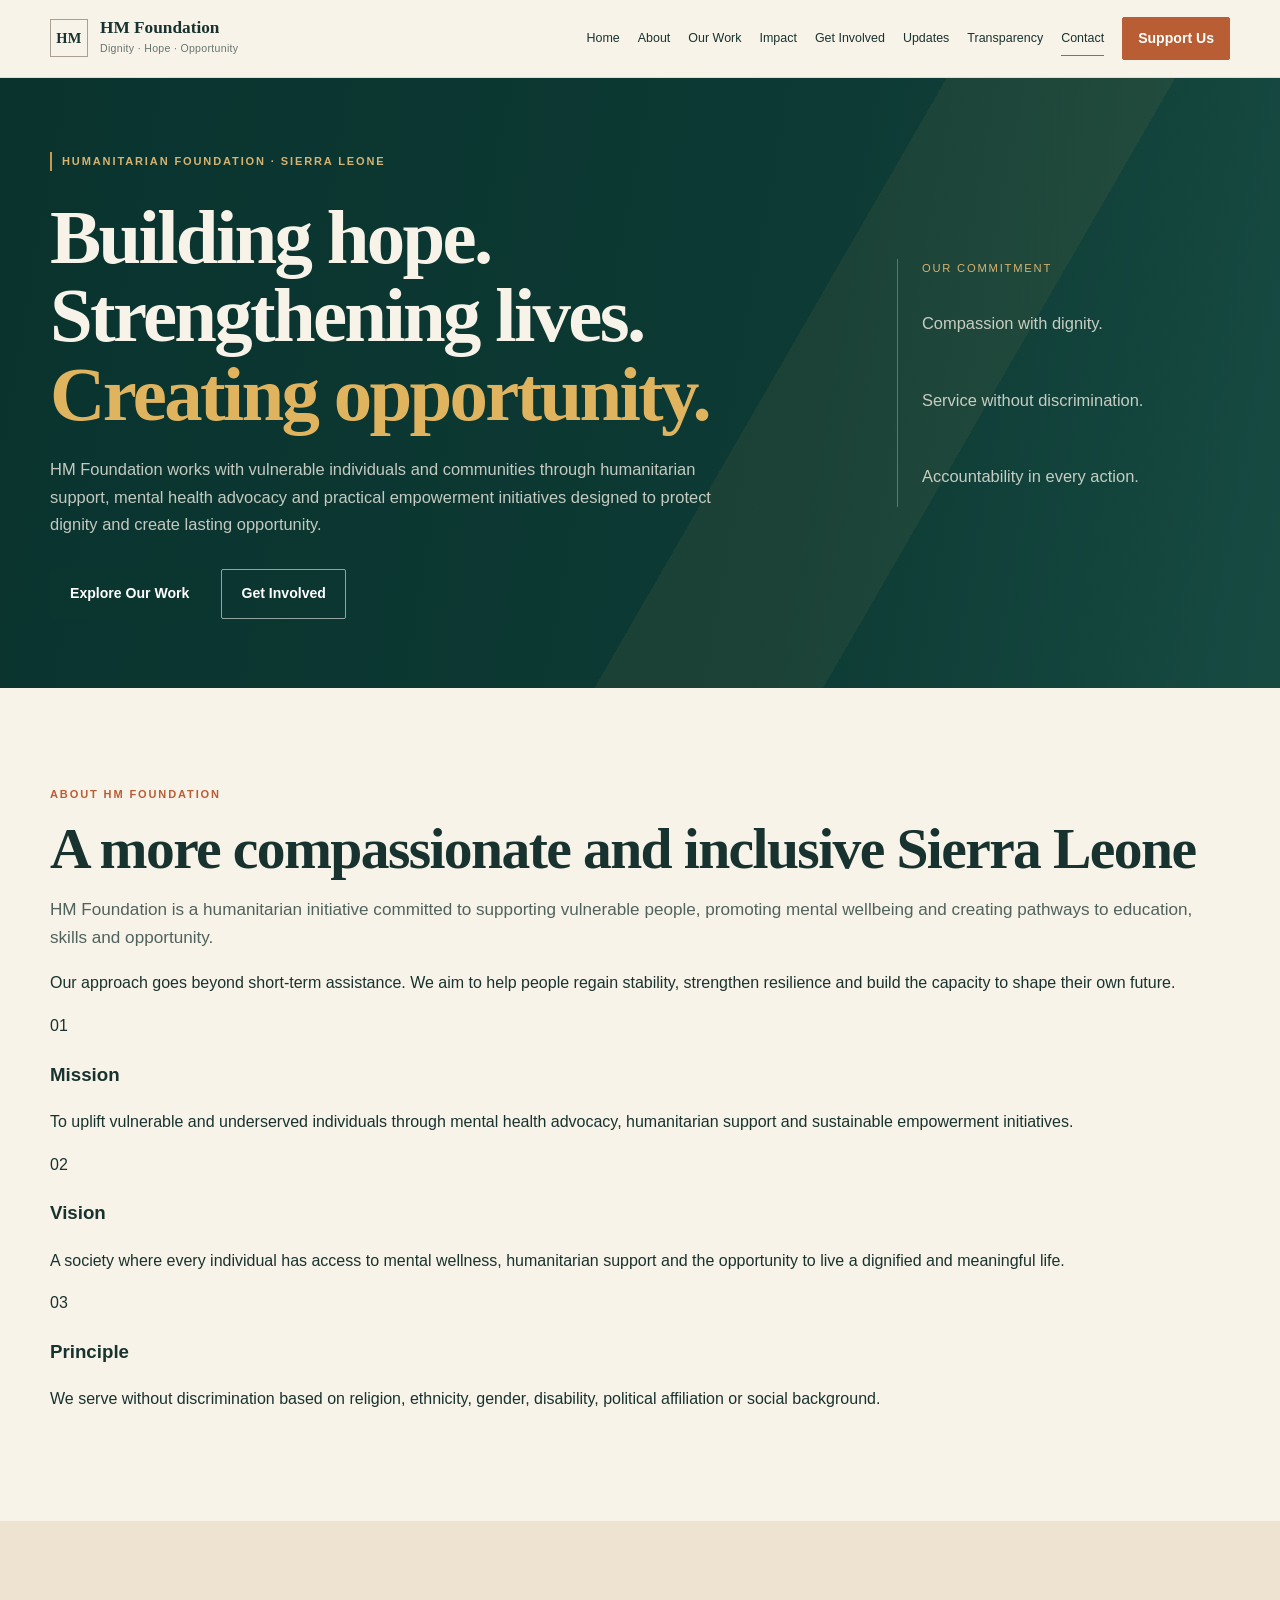
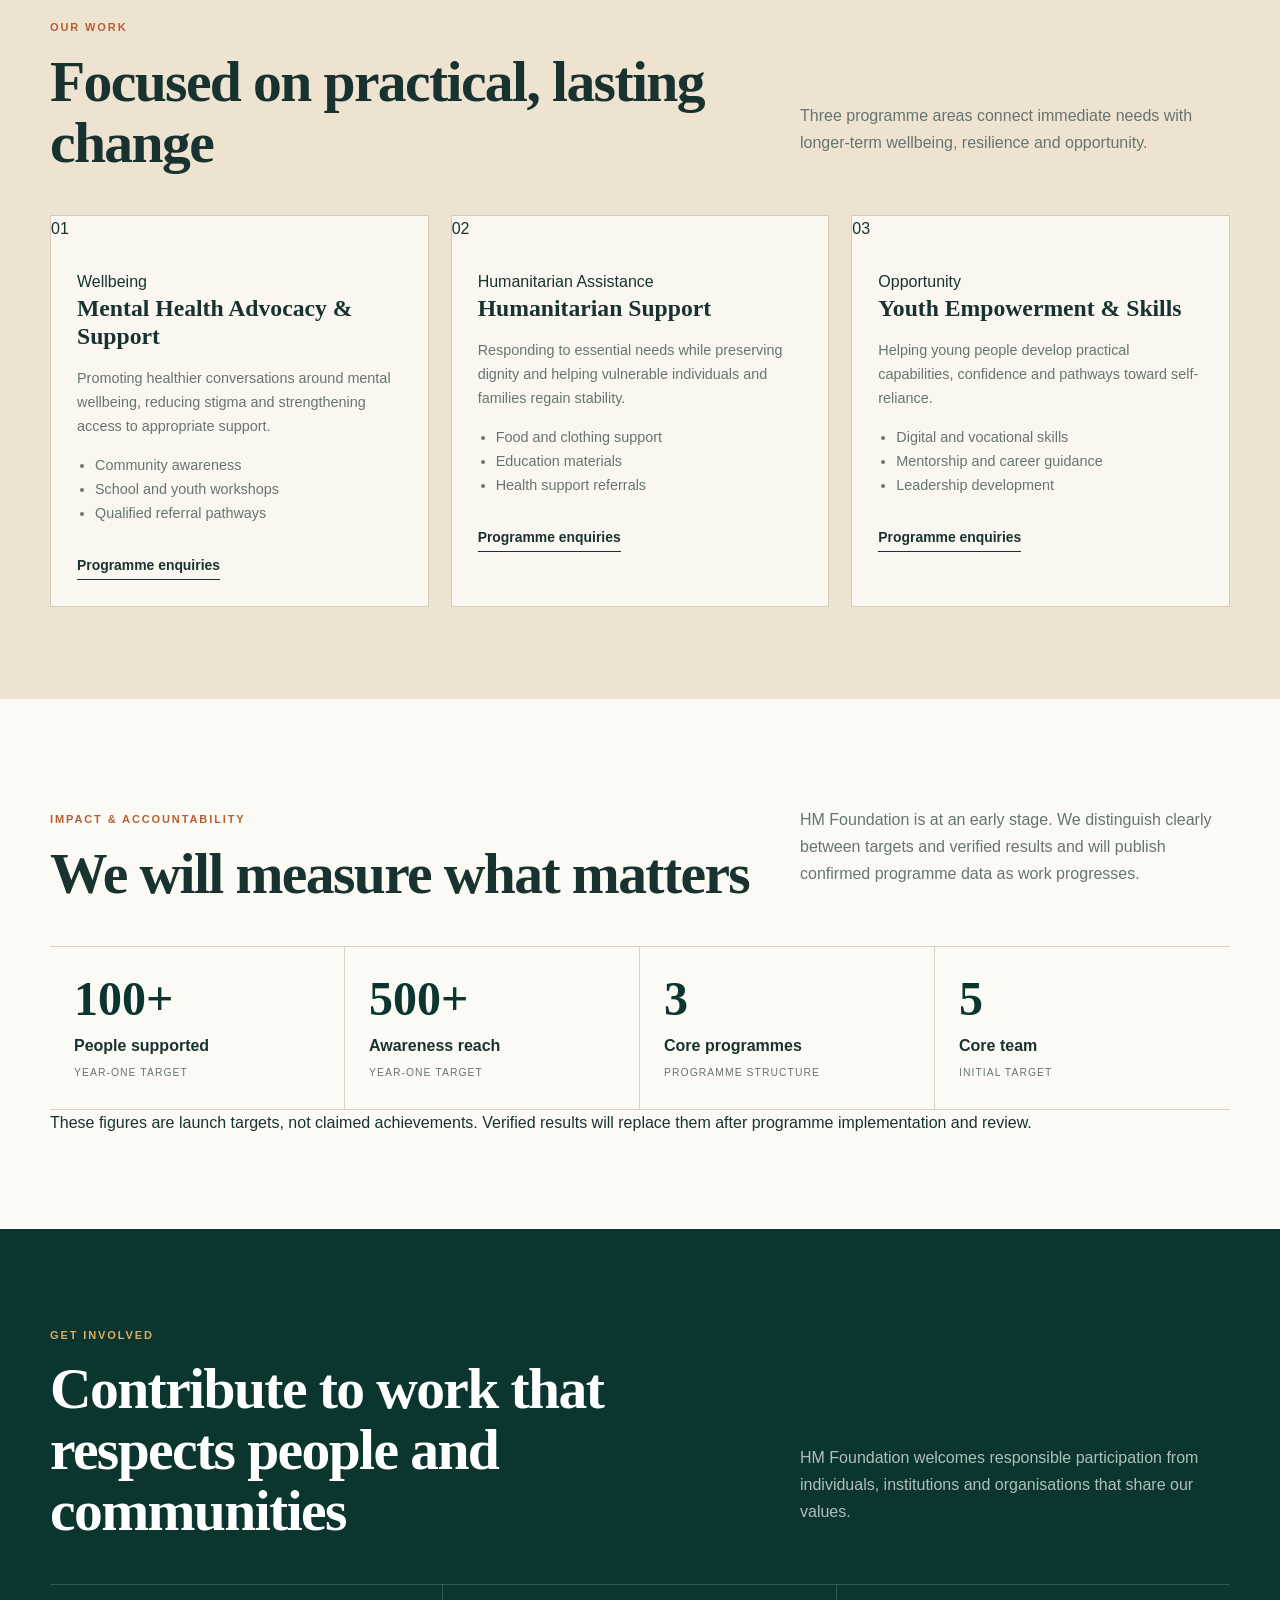
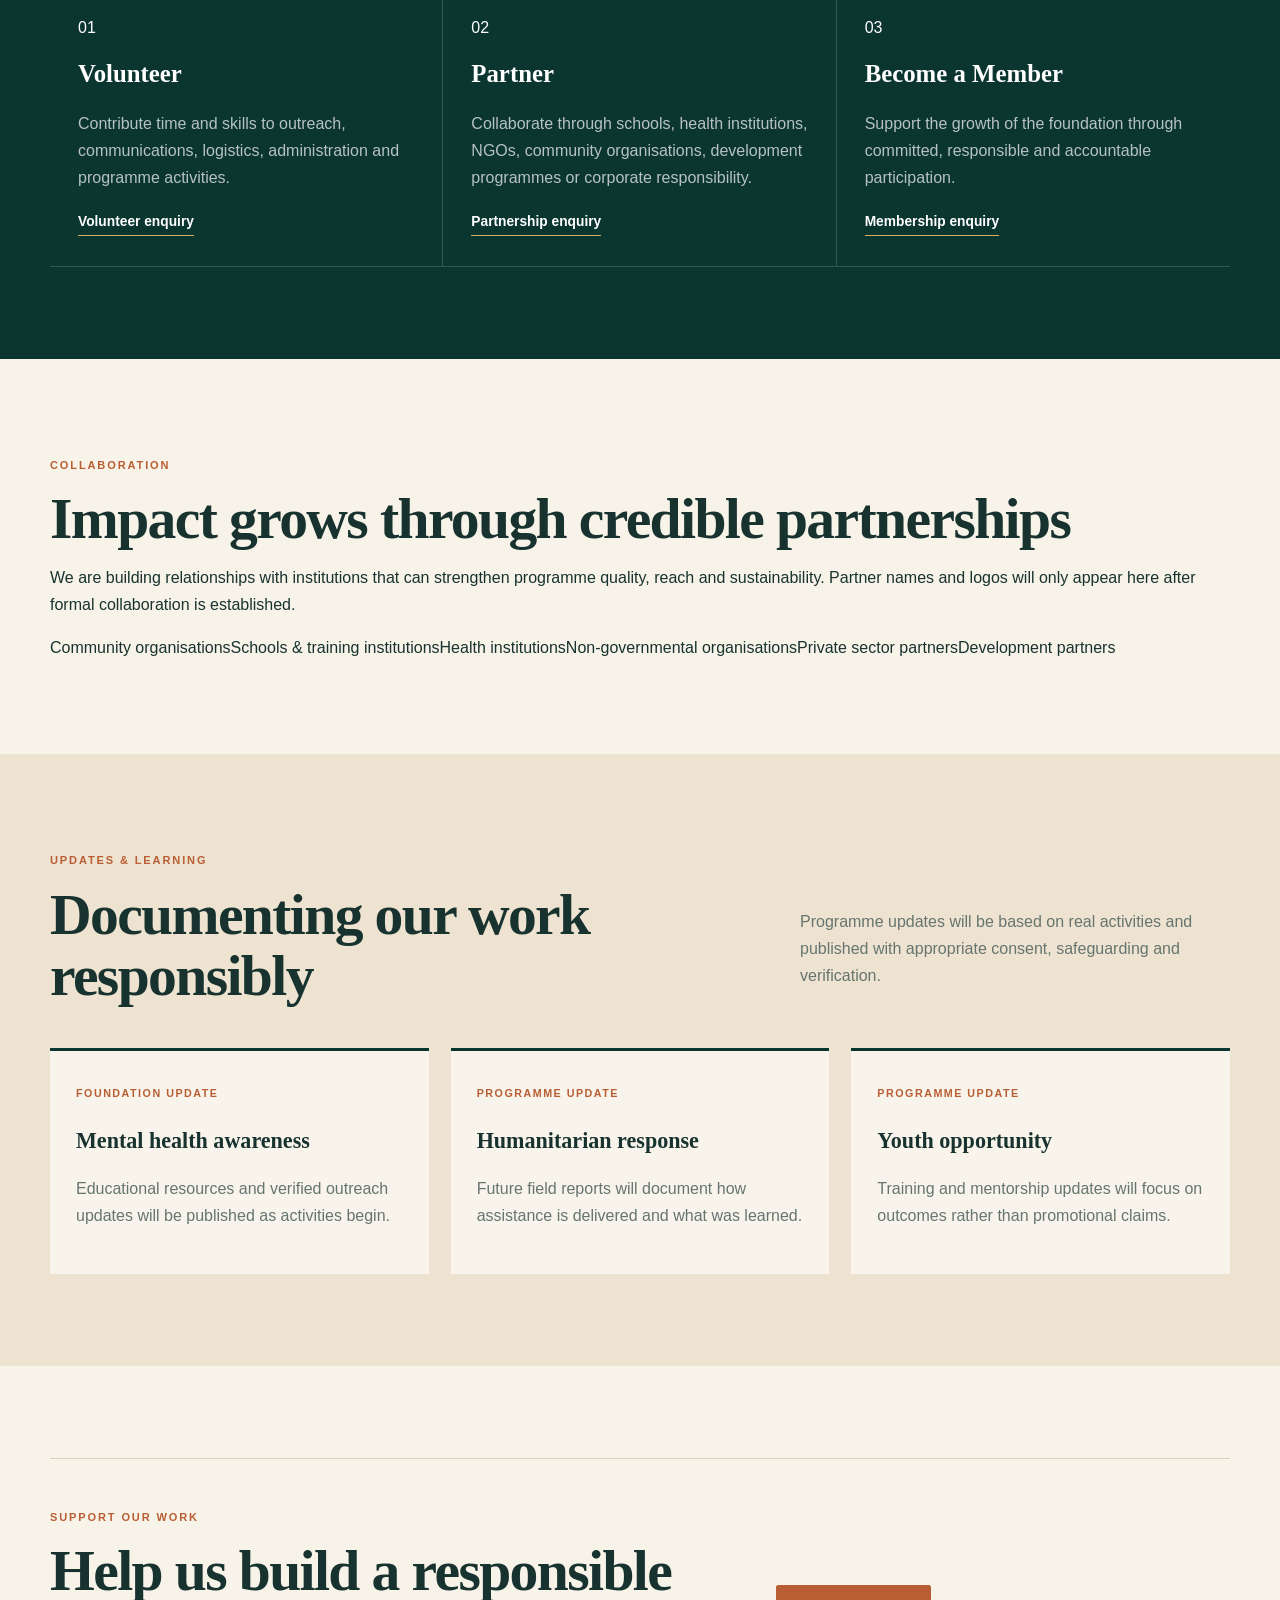
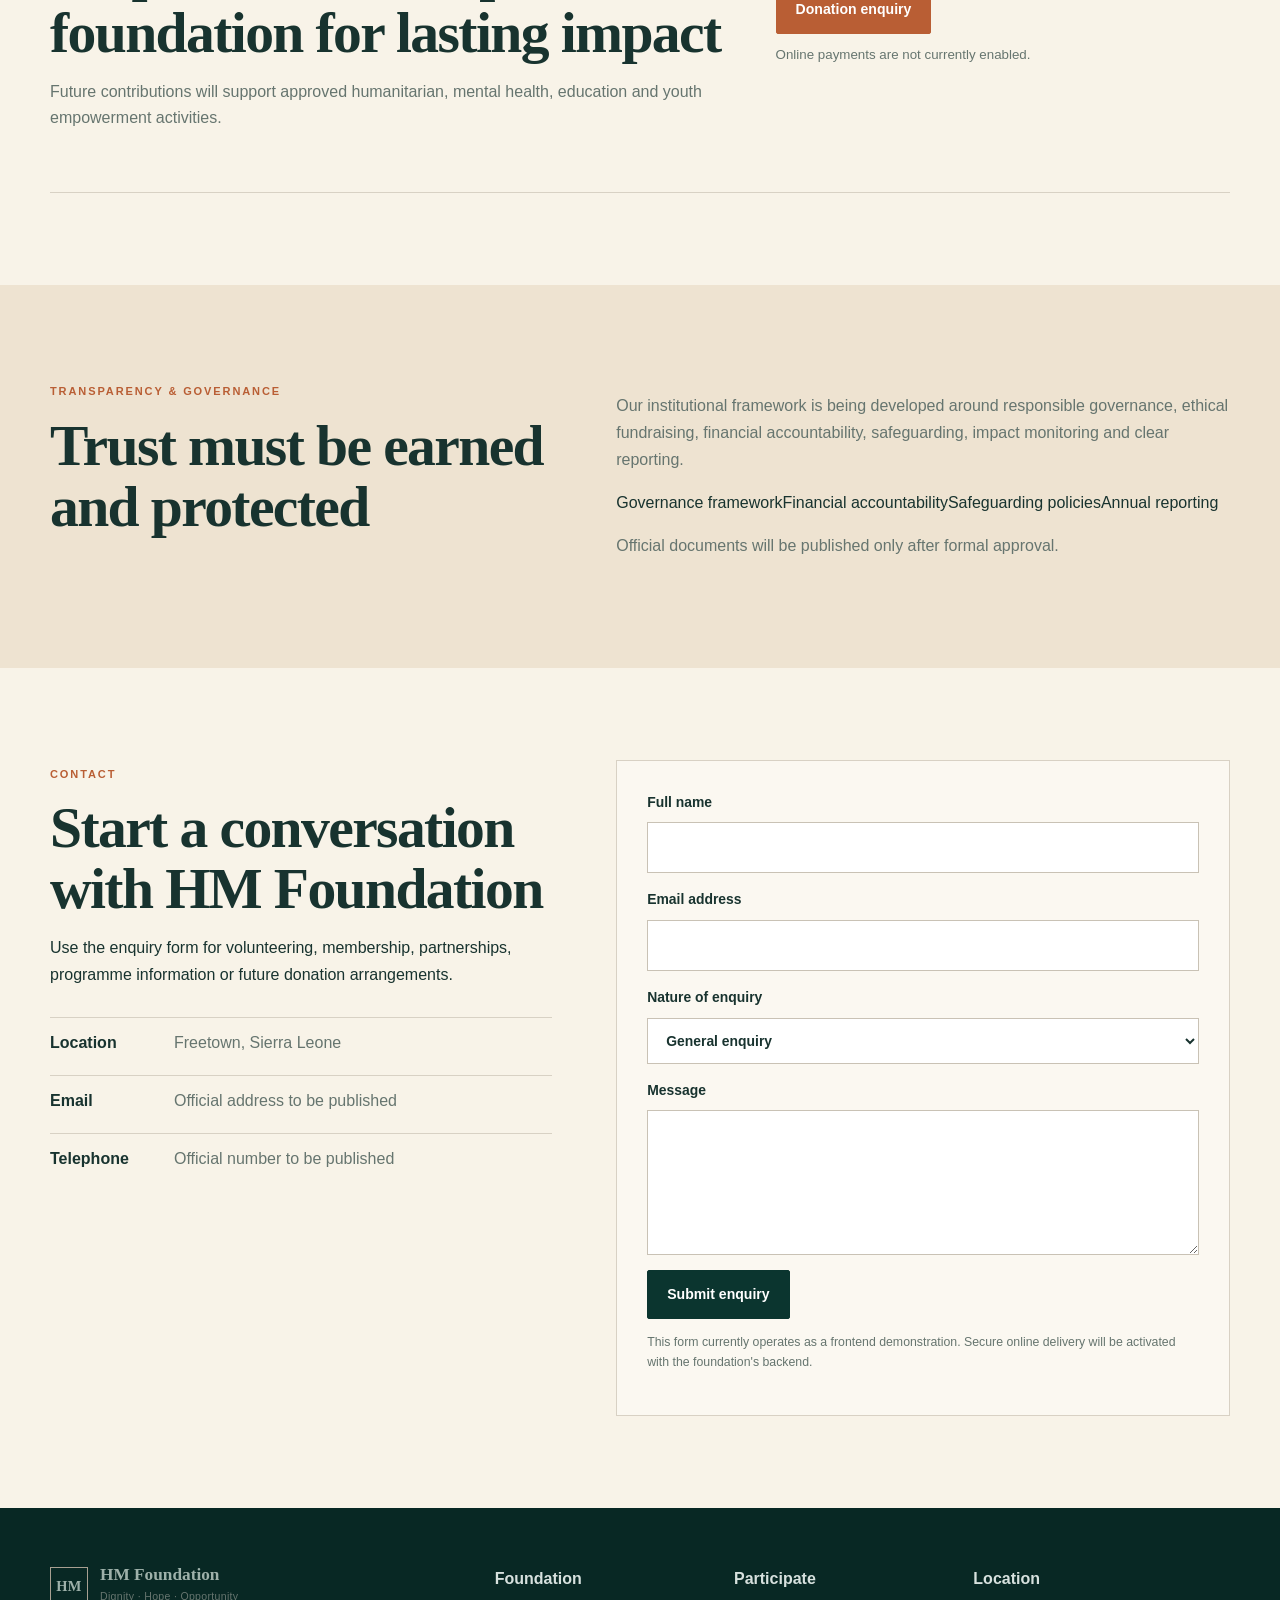
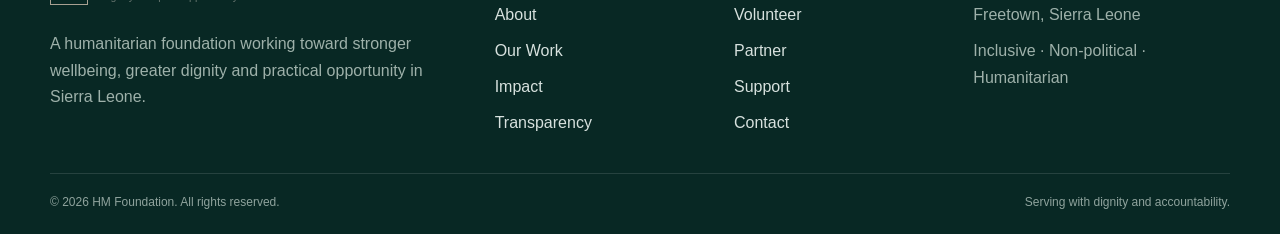
==== commit 781c02e8: "Finalize mature HM Foundation public website structure" ====
--- a/index.html
+++ b/index.html
@@ -1,153 +1,18 @@
 <!DOCTYPE html>
 <html lang="en">
 <head>
-  <meta charset="UTF-8" />
-  <meta name="viewport" content="width=device-width, initial-scale=1.0" />
-  <meta name="description" content="HM Foundation supports vulnerable communities in Sierra Leone through humanitarian assistance, mental health advocacy, education and youth empowerment." />
-  <title>HM Foundation | Restoring Hope. Empowering Lives. Building Dreams.</title>
-  <link rel="preconnect" href="https://fonts.googleapis.com">
-  <link rel="preconnect" href="https://fonts.gstatic.com" crossorigin>
-  <link href="https://fonts.googleapis.com/css2?family=Fraunces:opsz,wght@9..144,600;9..144,700&family=Plus+Jakarta+Sans:wght@400;500;600;700&display=swap" rel="stylesheet">
-  <link rel="stylesheet" href="styles.css" />
-</head>
-<body>
-  <header class="site-header">
-    <div class="container nav-wrap">
-      <a class="brand" href="#home" aria-label="HM Foundation home">
-        <span class="brand-monogram" aria-hidden="true">HM</span>
-        <span><strong>HM Foundation</strong><small>Freetown, Sierra Leone</small></span>
-      </a>
-      <button class="menu-btn" aria-label="Open menu" aria-expanded="false">Menu</button>
-      <nav class="nav" aria-label="Main navigation">
-        <a href="#home">Home</a><a href="#about">About</a><a href="#programs">Programs</a><a href="#impact">Impact</a><a href="#involved">Get Involved</a><a href="#partners">Partners</a><a href="#stories">Stories</a><a href="#transparency">Transparency</a><a href="#contact">Contact</a>
-        <a class="btn btn-small btn-donate" href="#donate">Support Us</a>
-      </nav>
-    </div>
-  </header>
-
-  <main>
-    <section class="hero" id="home">
-      <div class="container hero-inner">
-        <div class="hero-copy-wrap">
-          <span class="location-label">Freetown, Sierra Leone</span>
-          <h1>Restoring Hope.<br>Empowering Lives.<br><span>Building Dreams.</span></h1>
-          <p>HM Foundation supports vulnerable individuals and communities through humanitarian assistance, mental health advocacy, education and empowerment—helping people rediscover hope and build a better future.</p>
-          <div class="cta-row">
-            <a class="btn btn-donate" href="#donate">Support Our Work</a>
-            <a class="btn btn-ghost" href="#involved">Get Involved</a>
-          </div>
-        </div>
-        <aside class="hero-note" aria-label="HM Foundation principles">
-          <span>Our approach</span>
-          <strong>Dignity in every interaction.</strong>
-          <strong>Accountability in every action.</strong>
-          <strong>Opportunity in every programme.</strong>
-        </aside>
-      </div>
-    </section>
-
-    <section class="section mission" id="about">
-      <div class="container mission-grid">
-        <div>
-          <span class="eyebrow">Our Mission</span>
-          <h2>Support that meets people where they are</h2>
-          <p class="lead">To uplift vulnerable and underserved individuals through mental health advocacy, humanitarian support and sustainable empowerment initiatives.</p>
-          <p class="muted">We serve with dignity, compassion and fairness, without discrimination based on religion, ethnicity, gender, disability, political affiliation or social background.</p>
-          <a class="text-link" href="#transparency">Learn more about HM Foundation</a>
-        </div>
-        <article class="vision-card">
-          <span class="mini-label">Our Vision</span>
-          <h3>A dignified and meaningful life for every person</h3>
-          <p>A society where every individual has access to mental wellness, humanitarian support and the opportunity to live a dignified and meaningful life.</p>
-          <div class="principles"><span>Inclusive</span><span>Dignified</span><span>Accountable</span></div>
-        </article>
-      </div>
-    </section>
-
-    <section class="section section-sand" id="programs">
-      <div class="container section-head">
-        <div><span class="eyebrow">Our Programs</span><h2>Focused on practical, lasting change</h2></div>
-        <p>Our work connects immediate support with long-term wellbeing, education and opportunity.</p>
-      </div>
-      <div class="container cards">
-        <article class="program-card">
-          <div class="program-visual visual-mental"><span class="program-number">01</span><span class="visual-label">Wellbeing</span></div>
-          <div class="program-body"><h3>Mental Health Advocacy & Support</h3><p>We promote awareness, reduce stigma, encourage early support and strengthen access to safe referral pathways.</p><ul><li>Community awareness campaigns</li><li>School and youth workshops</li><li>Qualified support referrals</li></ul><a class="text-link" href="#contact" data-interest="General enquiry">Learn more</a></div>
-        </article>
-        <article class="program-card">
-          <div class="program-visual visual-humanitarian"><span class="program-number">02</span><span class="visual-label">Relief</span></div>
-          <div class="program-body"><h3>Humanitarian Support</h3><p>We provide practical assistance while protecting dignity and helping vulnerable people move toward greater stability.</p><ul><li>Food and clothing support</li><li>School materials and education support</li><li>Health support referrals</li></ul><a class="text-link" href="#contact" data-interest="General enquiry">Learn more</a></div>
-        </article>
-        <article class="program-card">
-          <div class="program-visual visual-youth"><span class="program-number">03</span><span class="visual-label">Opportunity</span></div>
-          <div class="program-body"><h3>Youth Empowerment & Skills</h3><p>We help young people build practical skills, confidence and pathways toward self-reliance and opportunity.</p><ul><li>Digital and vocational skills</li><li>Mentorship and career guidance</li><li>Leadership development</li></ul><a class="text-link" href="#contact" data-interest="General enquiry">Learn more</a></div>
-        </article>
-      </div>
-    </section>
-
-    <section class="section impact-section" id="impact">
-      <div class="container section-head">
-        <div><span class="eyebrow">Impact Framework</span><h2>Measuring what matters</h2></div>
-        <p>We will publish verified figures as programmes are completed. Current figures are clearly labelled as launch targets.</p>
-      </div>
-      <div class="container metric-grid">
-        <article><strong>100+</strong><span>Vulnerable people</span><small>Year 1 target</small></article>
-        <article><strong>500+</strong><span>Awareness reach</span><small>Year 1 target</small></article>
-        <article><strong>3</strong><span>Core programmes</span><small>Launch structure</small></article>
-        <article><strong>5</strong><span>Founding team</span><small>Initial target</small></article>
-      </div>
-      <div class="container notice">These are starter targets, not verified achievements. They will be replaced with confirmed programme data and annual reporting.</div>
-    </section>
-
-    <section class="section section-deep" id="involved">
-      <div class="container section-head light"><div><span class="eyebrow">Get Involved</span><h2>There is a place for you in this mission</h2></div><p>Your time, expertise, partnership or financial support can help someone move from vulnerability toward possibility.</p></div>
-      <div class="container involve-grid">
-        <article><span class="item-number">01</span><h3>Volunteer</h3><p>Support outreach, awareness, logistics, communications or skills programmes.</p><a href="#contact" data-interest="Volunteer">Join the team</a></article>
-        <article><span class="item-number">02</span><h3>Partner with us</h3><p>Work with HM Foundation through schools, NGOs, healthcare, CSR or community collaboration.</p><a href="#contact" data-interest="Partner with HM Foundation">Start a partnership</a></article>
-        <article><span class="item-number">03</span><h3>Become a member</h3><p>Help shape the foundation through committed, accountable participation.</p><a href="#contact" data-interest="Become a member">Express interest</a></article>
-      </div>
-    </section>
-
-    <section class="section" id="partners">
-      <div class="container section-head centered"><span class="eyebrow">Partners & Supporters</span><h2>Impact grows through collaboration</h2><p>We welcome institutions that share our commitment to dignity, wellbeing and opportunity.</p></div>
-      <div class="container partner-grid"><span>Non-governmental organisations</span><span>Schools and training institutions</span><span>Community organisations</span><span>Private sector partners</span><span>Health institutions</span><span>Development partners</span></div>
-    </section>
-
-    <section class="section section-sand" id="stories">
-      <div class="container section-head"><div><span class="eyebrow">News & Stories</span><h2>From our work and our communities</h2></div><p>Verified updates, educational content and programme stories will be published here as activities begin.</p></div>
-      <div class="container story-grid">
-        <article><span>Mental Health</span><h3>Starting better conversations about mental wellbeing</h3><p>Awareness content, community learning and practical guidance will be shared here.</p><small>Foundation update</small></article>
-        <article><span>Humanitarian Support</span><h3>Dignity at the heart of every response</h3><p>Future field updates will show how assistance is delivered responsibly and respectfully.</p><small>Programme preview</small></article>
-        <article><span>Youth Empowerment</span><h3>Helping young people build pathways forward</h3><p>Training, mentorship and youth opportunity stories will be documented here.</p><small>Programme preview</small></article>
-      </div>
-    </section>
-
-    <section class="section" id="donate">
-      <div class="container donate-band">
-        <div><span class="eyebrow">Support Our Work</span><h2>Your contribution can help restore hope</h2><p>Contributions will support humanitarian assistance, mental health advocacy, education, outreach and youth empowerment.</p></div>
-        <div class="donate-actions"><a class="btn btn-donate" href="#contact" data-interest="Support / Donate">Contact us to donate</a><small>Online payments are not yet enabled.</small></div>
-      </div>
-    </section>
-
-    <section class="section section-sand" id="transparency">
-      <div class="container transparency-grid">
-        <div><span class="eyebrow">Transparency & Governance</span><h2>Trust must be earned and protected</h2></div>
-        <div><p>HM Foundation is committed to responsible governance, ethical fundraising, proper financial records, impact monitoring and clear reporting.</p><div class="principles"><span>Governance</span><span>Annual Reports</span><span>Policies</span><span>Financial Accountability</span></div><p class="muted">Official reports and policy documents will be published as they are approved.</p></div>
-      </div>
-    </section>
-
-    <section class="section" id="contact">
-      <div class="container contact-grid">
-        <div><span class="eyebrow">Contact HM Foundation</span><h2>Start a conversation with us</h2><p>For volunteering, partnerships, membership, donations or programme enquiries, send us a message.</p><div class="contact-list"><div><strong>Location</strong><span>Freetown, Sierra Leone</span></div><div><strong>Email</strong><span>Official email coming soon</span></div><div><strong>Phone</strong><span>Official contact coming soon</span></div></div></div>
-        <form class="contact-form" id="contactForm"><label>Name<input required name="name" placeholder="Your full name" autocomplete="name"></label><label>Email<input required type="email" name="email" placeholder="you@example.com" autocomplete="email"></label><label>I want to<select name="interest"><option>Volunteer</option><option>Partner with HM Foundation</option><option>Become a member</option><option>Support / Donate</option><option>General enquiry</option></select></label><label>Message<textarea name="message" rows="5" placeholder="Tell us how you would like to get involved"></textarea></label><button class="btn" type="submit">Send enquiry</button><p class="form-note" id="formNote">Frontend-only form. Secure online delivery will be connected later.</p></form>
-      </div>
-    </section>
-  </main>
-
-  <footer>
-    <div class="container footer-grid"><div><a class="brand footer-brand" href="#home"><span class="brand-monogram footer-monogram">HM</span><span><strong>HM Foundation</strong><small>Restoring Hope. Empowering Lives.</small></span></a><p>Humanitarian support, mental health advocacy and empowerment for vulnerable communities.</p></div><div><strong>Explore</strong><a href="#about">About</a><a href="#programs">Programs</a><a href="#impact">Impact</a><a href="#stories">Stories</a></div><div><strong>Take Action</strong><a href="#involved">Volunteer</a><a href="#donate">Support</a><a href="#partners">Partner</a></div><div><strong>Based in</strong><span>Freetown, Sierra Leone</span><span>Inclusive. Non-political. Humanitarian.</span></div></div>
-    <div class="container footer-bottom"><span>© 2026 HM Foundation. All rights reserved.</span><span>Dignity. Hope. Opportunity.</span></div>
-  </footer>
-  <script src="script.js"></script>
-</body>
-</html>+<meta charset="UTF-8"><meta name="viewport" content="width=device-width,initial-scale=1"><meta name="description" content="HM Foundation is a humanitarian foundation in Sierra Leone advancing mental wellbeing, humanitarian support and youth opportunity."><meta name="theme-color" content="#0b352f"><title>HM Foundation | Dignity, Hope & Opportunity</title><link rel="preconnect" href="https://fonts.googleapis.com"><link rel="preconnect" href="https://fonts.gstatic.com" crossorigin><link href="https://fonts.googleapis.com/css2?family=DM+Sans:wght@400;500;600;700&family=Libre+Baskerville:wght@400;700&display=swap" rel="stylesheet"><link rel="stylesheet" href="styles.css">
+</head><body>
+<header class="site-header"><div class="container nav-wrap"><a class="brand" href="#home" aria-label="HM Foundation home"><span class="brand-monogram">HM</span><span><strong>HM Foundation</strong><small>Dignity · Hope · Opportunity</small></span></a><button class="menu-btn" aria-label="Open navigation" aria-expanded="false">Menu</button><nav class="nav" aria-label="Main navigation"><a href="#home">Home</a><a href="#about">About</a><a href="#programs">Our Work</a><a href="#impact">Impact</a><a href="#involved">Get Involved</a><a href="#stories">Updates</a><a href="#transparency">Transparency</a><a href="#contact">Contact</a><a class="btn btn-small btn-donate" href="#donate">Support Us</a></nav></div></header>
+<main>
+<section class="hero" id="home"><div class="container hero-inner"><div class="hero-copy-wrap"><span class="location-label">Humanitarian Foundation · Sierra Leone</span><h1>Building hope.<br>Strengthening lives.<br><span>Creating opportunity.</span></h1><p>HM Foundation works with vulnerable individuals and communities through humanitarian support, mental health advocacy and practical empowerment initiatives designed to protect dignity and create lasting opportunity.</p><div class="cta-row"><a class="btn btn-gold" href="#programs">Explore Our Work</a><a class="btn btn-ghost" href="#involved">Get Involved</a></div></div><aside class="hero-note"><span>Our commitment</span><p>Compassion with dignity.</p><p>Service without discrimination.</p><p>Accountability in every action.</p></aside></div></section>
+<section class="section" id="about"><div class="container about-grid"><div><span class="eyebrow">About HM Foundation</span><h2>A more compassionate and inclusive Sierra Leone</h2><p class="lead">HM Foundation is a humanitarian initiative committed to supporting vulnerable people, promoting mental wellbeing and creating pathways to education, skills and opportunity.</p><p>Our approach goes beyond short-term assistance. We aim to help people regain stability, strengthen resilience and build the capacity to shape their own future.</p></div><div class="institution-grid"><article><span>01</span><h3>Mission</h3><p>To uplift vulnerable and underserved individuals through mental health advocacy, humanitarian support and sustainable empowerment initiatives.</p></article><article><span>02</span><h3>Vision</h3><p>A society where every individual has access to mental wellness, humanitarian support and the opportunity to live a dignified and meaningful life.</p></article><article><span>03</span><h3>Principle</h3><p>We serve without discrimination based on religion, ethnicity, gender, disability, political affiliation or social background.</p></article></div></div></section>
+<section class="section section-sand" id="programs"><div class="container section-head"><div><span class="eyebrow">Our Work</span><h2>Focused on practical, lasting change</h2></div><p>Three programme areas connect immediate needs with longer-term wellbeing, resilience and opportunity.</p></div><div class="container cards"><article class="program-card"><div class="program-index">01</div><div class="program-body"><span class="kicker">Wellbeing</span><h3>Mental Health Advocacy & Support</h3><p>Promoting healthier conversations around mental wellbeing, reducing stigma and strengthening access to appropriate support.</p><ul><li>Community awareness</li><li>School and youth workshops</li><li>Qualified referral pathways</li></ul><a class="text-link" href="#contact" data-interest="General enquiry">Programme enquiries</a></div></article><article class="program-card"><div class="program-index">02</div><div class="program-body"><span class="kicker">Humanitarian Assistance</span><h3>Humanitarian Support</h3><p>Responding to essential needs while preserving dignity and helping vulnerable individuals and families regain stability.</p><ul><li>Food and clothing support</li><li>Education materials</li><li>Health support referrals</li></ul><a class="text-link" href="#contact" data-interest="General enquiry">Programme enquiries</a></div></article><article class="program-card"><div class="program-index">03</div><div class="program-body"><span class="kicker">Opportunity</span><h3>Youth Empowerment & Skills</h3><p>Helping young people develop practical capabilities, confidence and pathways toward self-reliance.</p><ul><li>Digital and vocational skills</li><li>Mentorship and career guidance</li><li>Leadership development</li></ul><a class="text-link" href="#contact" data-interest="General enquiry">Programme enquiries</a></div></article></div></section>
+<section class="section impact-section" id="impact"><div class="container section-head"><div><span class="eyebrow">Impact & Accountability</span><h2>We will measure what matters</h2></div><p>HM Foundation is at an early stage. We distinguish clearly between targets and verified results and will publish confirmed programme data as work progresses.</p></div><div class="container metric-grid"><article><strong>100+</strong><span>People supported</span><small>Year-one target</small></article><article><strong>500+</strong><span>Awareness reach</span><small>Year-one target</small></article><article><strong>3</strong><span>Core programmes</span><small>Programme structure</small></article><article><strong>5</strong><span>Core team</span><small>Initial target</small></article></div><p class="container disclosure">These figures are launch targets, not claimed achievements. Verified results will replace them after programme implementation and review.</p></section>
+<section class="section section-deep" id="involved"><div class="container section-head light"><div><span class="eyebrow">Get Involved</span><h2>Contribute to work that respects people and communities</h2></div><p>HM Foundation welcomes responsible participation from individuals, institutions and organisations that share our values.</p></div><div class="container involve-grid"><article><span>01</span><h3>Volunteer</h3><p>Contribute time and skills to outreach, communications, logistics, administration and programme activities.</p><a href="#contact" data-interest="Volunteer">Volunteer enquiry</a></article><article><span>02</span><h3>Partner</h3><p>Collaborate through schools, health institutions, NGOs, community organisations, development programmes or corporate responsibility.</p><a href="#contact" data-interest="Partner with HM Foundation">Partnership enquiry</a></article><article><span>03</span><h3>Become a Member</h3><p>Support the growth of the foundation through committed, responsible and accountable participation.</p><a href="#contact" data-interest="Become a member">Membership enquiry</a></article></div></section>
+<section class="section" id="partners"><div class="container partner-layout"><div><span class="eyebrow">Collaboration</span><h2>Impact grows through credible partnerships</h2><p>We are building relationships with institutions that can strengthen programme quality, reach and sustainability. Partner names and logos will only appear here after formal collaboration is established.</p></div><div class="partner-types"><span>Community organisations</span><span>Schools & training institutions</span><span>Health institutions</span><span>Non-governmental organisations</span><span>Private sector partners</span><span>Development partners</span></div></div></section>
+<section class="section section-sand" id="stories"><div class="container section-head"><div><span class="eyebrow">Updates & Learning</span><h2>Documenting our work responsibly</h2></div><p>Programme updates will be based on real activities and published with appropriate consent, safeguarding and verification.</p></div><div class="container story-grid"><article><span>Foundation Update</span><h3>Mental health awareness</h3><p>Educational resources and verified outreach updates will be published as activities begin.</p></article><article><span>Programme Update</span><h3>Humanitarian response</h3><p>Future field reports will document how assistance is delivered and what was learned.</p></article><article><span>Programme Update</span><h3>Youth opportunity</h3><p>Training and mentorship updates will focus on outcomes rather than promotional claims.</p></article></div></section>
+<section class="section" id="donate"><div class="container donate-band"><div><span class="eyebrow">Support Our Work</span><h2>Help us build a responsible foundation for lasting impact</h2><p>Future contributions will support approved humanitarian, mental health, education and youth empowerment activities.</p></div><div class="donate-actions"><a class="btn btn-donate" href="#contact" data-interest="Support / Donate">Donation enquiry</a><small>Online payments are not currently enabled.</small></div></div></section>
+<section class="section section-sand" id="transparency"><div class="container transparency-grid"><div><span class="eyebrow">Transparency & Governance</span><h2>Trust must be earned and protected</h2></div><div><p>Our institutional framework is being developed around responsible governance, ethical fundraising, financial accountability, safeguarding, impact monitoring and clear reporting.</p><div class="document-list"><span>Governance framework</span><span>Financial accountability</span><span>Safeguarding policies</span><span>Annual reporting</span></div><p class="muted">Official documents will be published only after formal approval.</p></div></div></section>
+<section class="section" id="contact"><div class="container contact-grid"><div><span class="eyebrow">Contact</span><h2>Start a conversation with HM Foundation</h2><p>Use the enquiry form for volunteering, membership, partnerships, programme information or future donation arrangements.</p><div class="contact-list"><div><strong>Location</strong><span>Freetown, Sierra Leone</span></div><div><strong>Email</strong><span>Official address to be published</span></div><div><strong>Telephone</strong><span>Official number to be published</span></div></div></div><form class="contact-form" id="contactForm"><label>Full name<input required name="name" autocomplete="name"></label><label>Email address<input required type="email" name="email" autocomplete="email"></label><label>Nature of enquiry<select name="interest"><option>General enquiry</option><option>Volunteer</option><option>Partner with HM Foundation</option><option>Become a member</option><option>Support / Donate</option></select></label><label>Message<textarea required name="message" rows="5"></textarea></label><button class="btn" type="submit">Submit enquiry</button><p class="form-note" id="formNote">This form currently operates as a frontend demonstration. Secure online delivery will be activated with the foundation's backend.</p></form></div></section>
+</main><footer><div class="container footer-grid"><div><a class="brand footer-brand" href="#home"><span class="brand-monogram">HM</span><span><strong>HM Foundation</strong><small>Dignity · Hope · Opportunity</small></span></a><p>A humanitarian foundation working toward stronger wellbeing, greater dignity and practical opportunity in Sierra Leone.</p></div><div><strong>Foundation</strong><a href="#about">About</a><a href="#programs">Our Work</a><a href="#impact">Impact</a><a href="#transparency">Transparency</a></div><div><strong>Participate</strong><a href="#involved">Volunteer</a><a href="#partners">Partner</a><a href="#donate">Support</a><a href="#contact">Contact</a></div><div><strong>Location</strong><span>Freetown, Sierra Leone</span><span>Inclusive · Non-political · Humanitarian</span></div></div><div class="container footer-bottom"><span>© 2026 HM Foundation. All rights reserved.</span><span>Serving with dignity and accountability.</span></div></footer><script src="script.js"></script></body></html>
--- a/styles.css
+++ b/styles.css
@@ -1 +1 @@
-:root{--cream:#fbf7ef;--sand:#f1e6d5;--deep:#0d3b38;--deep2:#113f3b;--ink:#173330;--muted:#687a75;--terracotta:#c96633;--gold:#efb446;--line:#ded8cc;--white:#fff;--shadow:0 18px 45px rgba(24,49,43,.10)}*{box-sizing:border-box}html{scroll-behavior:smooth}body{margin:0;font-family:'Plus Jakarta Sans',sans-serif;background:var(--cream);color:var(--ink);line-height:1.65;overflow-x:hidden}a{color:inherit;text-decoration:none}button,input,select,textarea{font:inherit}.container{width:min(1180px,calc(100% - 40px));margin:auto}.site-header{position:sticky;top:0;z-index:50;background:rgba(251,247,239,.97);backdrop-filter:blur(12px);border-bottom:1px solid rgba(23,51,48,.08)}.nav-wrap{display:flex;align-items:center;justify-content:space-between;min-height:72px}.brand{display:flex;align-items:center;gap:11px}.brand-mark{width:38px;height:38px;border-radius:50%;display:grid;place-items:center;background:#efe5d3;color:var(--deep);font-size:.82rem}.brand span:last-child{display:flex;flex-direction:column}.brand strong{font-family:'Fraunces',serif;font-size:1.08rem;line-height:1.1}.brand small{font-size:.7rem;color:var(--muted);margin-top:2px}.nav{display:flex;align-items:center;gap:18px;font-size:.8rem}.nav a{white-space:nowrap}.nav a:not(.btn):hover,.nav a.active{color:var(--terracotta)}.menu-btn{display:none;border:0;background:none;font-size:1.65rem;color:var(--ink);cursor:pointer}.btn{display:inline-flex;align-items:center;justify-content:center;padding:13px 20px;border-radius:999px;background:var(--deep);color:#fff;font-weight:700;border:1px solid var(--deep);transition:.2s ease;cursor:pointer;min-height:46px}.btn:hover{transform:translateY(-1px);box-shadow:0 8px 18px rgba(13,59,56,.16)}.btn-small{padding:9px 15px;min-height:38px}.btn-donate{background:var(--terracotta);border-color:var(--terracotta)}.btn-gold{background:var(--gold);border-color:var(--gold);color:#2d321f}.btn-ghost{background:transparent;color:#fff;border-color:rgba(255,255,255,.5)}.btn-outline{background:transparent;color:var(--deep);border-color:#9aaaa5}.hero{position:relative;min-height:610px;background:linear-gradient(135deg,#0a3734,#0b3d39 58%,#154742);color:#f8f5ec;overflow:hidden}.hero:before{content:"";position:absolute;inset:0;background:radial-gradient(circle at 77% 25%,rgba(239,180,70,.18),transparent 20%),radial-gradient(circle at 88% 78%,rgba(201,102,51,.16),transparent 22%),linear-gradient(90deg,rgba(6,40,38,.98) 0%,rgba(8,47,44,.91) 45%,rgba(12,59,55,.72) 100%)}.hero-art{position:absolute;inset:0;opacity:.35}.hero-art span{position:absolute;border-radius:50%;background:rgba(255,255,255,.08);filter:blur(2px)}.hero-art span:nth-child(1){width:420px;height:420px;right:10%;top:70px}.hero-art span:nth-child(2){width:290px;height:290px;right:-40px;bottom:-10px;background:rgba(239,180,70,.13)}.hero-art span:nth-child(3){width:180px;height:180px;right:35%;bottom:35px}.hero-art span:nth-child(4){width:120px;height:120px;left:38%;top:38%;background:rgba(201,102,51,.12)}.hero-inner{position:relative;z-index:2;display:flex;align-items:center;min-height:610px}.hero-copy-wrap{max-width:720px}.location-pill,.eyebrow{display:inline-flex;align-items:center;text-transform:uppercase;letter-spacing:.16em;font-size:.72rem;font-weight:800}.location-pill{padding:7px 14px;border-radius:999px;background:rgba(255,255,255,.09);color:var(--gold)}.hero h1,.section h2,.vision-card h3,.program-card h3,.story-grid h3,.involve-grid h3{font-family:'Fraunces',serif}.hero h1{font-size:clamp(3rem,6vw,5.4rem);line-height:1.04;letter-spacing:-.03em;margin:24px 0 22px}.hero h1 span{color:var(--gold)}.hero p{max-width:760px;font-size:1.05rem;color:rgba(248,245,236,.82)}.cta-row{display:flex;gap:12px;flex-wrap:wrap;margin-top:28px}.section{padding:86px 0;scroll-margin-top:72px}.section-sand{background:var(--sand)}.section-deep{background:var(--deep);color:#fff}.eyebrow{color:var(--terracotta);margin-bottom:14px}.section h2{font-size:clamp(2.25rem,4.4vw,4rem);line-height:1.08;letter-spacing:-.025em;margin:0}.lead{font-size:1.08rem;color:#536762}.muted{color:var(--muted)}.mission-grid{display:grid;grid-template-columns:1.08fr .92fr;gap:70px;align-items:center}.mission-grid>div>p{max-width:700px}.mission-grid .btn{margin-top:18px}.vision-card,.program-card,.story-grid article,.metric-grid article,.partner-grid span,.contact-form{background:#fff;border:1px solid var(--line);box-shadow:var(--shadow)}.vision-card{padding:34px;border-radius:22px}.mini-label{font-family:'Fraunces',serif;font-weight:700;font-size:1.05rem}.vision-card h3{font-size:1.8rem;line-height:1.15;margin:12px 0}.vision-card p{color:var(--muted)}.value-pills,.pill-row{display:flex;gap:10px;flex-wrap:wrap;margin-top:22px}.value-pills span,.pill-row span{background:#f2eadc;border:1px solid #e5dbca;border-radius:12px;padding:9px 12px;font-size:.78rem;font-weight:700}.section-head{display:flex;justify-content:space-between;align-items:flex-end;gap:40px;margin-bottom:38px}.section-head>div{max-width:700px}.section-head>p{max-width:430px;color:var(--muted)}.section-head.centered{display:block;text-align:center;max-width:820px}.section-head.centered p{max-width:700px;margin:16px auto 0;color:var(--muted)}.cards{display:grid;grid-template-columns:repeat(3,1fr);gap:24px}.program-card{overflow:hidden;border-radius:18px;transition:.25s ease}.program-card:hover{transform:translateY(-4px);box-shadow:0 22px 48px rgba(24,49,43,.14)}.program-visual{height:180px;display:grid;place-items:center;position:relative;overflow:hidden}.program-visual:before,.program-visual:after{content:"";position:absolute;border-radius:50%}.visual-mental{background:linear-gradient(135deg,#b9d1c7,#8fb3a3)}.visual-humanitarian{background:linear-gradient(135deg,#e9c5aa,#d79a73)}.visual-youth{background:linear-gradient(135deg,#d8c983,#9eb28e)}.program-visual:before{width:140px;height:140px;background:rgba(255,255,255,.22);left:20px;top:25px}.program-visual:after{width:95px;height:95px;background:rgba(13,59,56,.18);right:30px;bottom:-15px}.program-visual>span{font-size:3.1rem;z-index:2;color:rgba(13,59,56,.72)}.program-body{padding:24px}.program-icon{display:grid;place-items:center;width:42px;height:42px;border-radius:12px;background:#e9f0ed;color:var(--deep);font-weight:800}.program-card h3{font-size:1.45rem;line-height:1.18;margin:14px 0 10px}.program-card p,.program-card ul{color:var(--muted);font-size:.9rem}.program-card ul{padding-left:18px}.program-card a{font-weight:700;color:var(--deep);font-size:.88rem}.metric-grid{display:grid;grid-template-columns:repeat(4,1fr);gap:18px}.metric-grid article{text-align:center;padding:26px 20px;border-radius:18px}.metric-grid strong{display:block;font-family:'Fraunces',serif;font-size:3rem;color:var(--deep)}.metric-grid span{display:block;font-weight:700}.metric-grid small{display:block;margin-top:5px;text-transform:uppercase;letter-spacing:.08em;color:var(--muted);font-size:.68rem}.notice{margin-top:20px;background:#f6efe3;border:1px solid #eadfcd;border-radius:14px;padding:14px 16px;color:var(--muted);font-size:.86rem}.light p{color:rgba(255,255,255,.7)}.section-deep .eyebrow{color:var(--gold)}.involve-grid{display:grid;grid-template-columns:repeat(3,1fr);gap:20px}.involve-grid article{border:1px solid rgba(255,255,255,.14);background:rgba(255,255,255,.05);padding:28px;border-radius:18px}.involve-grid article>span{color:var(--gold);font-size:.75rem;font-weight:800}.involve-grid h3{font-size:1.5rem;margin:10px 0}.involve-grid p{color:rgba(255,255,255,.7)}.involve-grid a{color:var(--gold);font-weight:700}.partner-grid{display:grid;grid-template-columns:repeat(3,1fr);gap:16px}.partner-grid span{padding:22px;text-align:center;border-radius:16px;font-weight:700}.story-grid{display:grid;grid-template-columns:repeat(3,1fr);gap:22px}.story-grid article{padding:26px;border-radius:18px}.story-grid article>span{font-size:.7rem;font-weight:800;text-transform:uppercase;letter-spacing:.13em;color:var(--terracotta)}.story-grid h3{font-size:1.35rem;line-height:1.2}.story-grid p,.story-grid small{color:var(--muted)}.donate-band{display:grid;grid-template-columns:1.2fr .8fr;gap:44px;align-items:center;background:linear-gradient(135deg,#efe3d2,#e5ede8);padding:42px;border-radius:24px}.donate-band p{color:var(--muted)}.donate-actions{display:flex;flex-direction:column;align-items:flex-start;gap:10px}.donate-actions small{color:var(--muted)}.transparency-grid,.contact-grid{display:grid;grid-template-columns:.9fr 1.1fr;gap:60px}.transparency-grid p{color:var(--muted)}.contact-list{display:grid;gap:16px;margin-top:25px}.contact-list div{display:flex;flex-direction:column}.contact-list span{color:var(--muted)}.contact-form{padding:28px;border-radius:20px}label{display:grid;gap:8px;font-weight:700;margin-bottom:15px}input,select,textarea{width:100%;padding:13px 14px;border-radius:12px;border:1px solid #ccd5d1;background:#fff;color:var(--ink)}textarea{resize:vertical}input:focus,select:focus,textarea:focus{outline:3px solid rgba(201,102,51,.14);border-color:var(--terracotta)}.form-note{font-size:.8rem;color:var(--muted)}.form-note.success{color:#285d45;background:#edf5f0;padding:11px 13px;border-radius:10px}.reveal{opacity:0;transform:translateY(16px);transition:opacity .5s ease,transform .5s ease}.reveal.visible{opacity:1;transform:none}.back-to-top{position:fixed;right:20px;bottom:20px;width:44px;height:44px;border:0;border-radius:50%;background:var(--deep);color:#fff;box-shadow:var(--shadow);cursor:pointer;opacity:0;visibility:hidden;transform:translateY(8px);transition:.2s;z-index:45}.back-to-top.show{opacity:1;visibility:visible;transform:none}footer{background:#082a28;color:#d7e1de;padding:56px 0 22px}.footer-grid{display:grid;grid-template-columns:2fr 1fr 1fr 1.2fr;gap:30px}.footer-grid>div{display:flex;flex-direction:column;gap:9px}.footer-brand{color:#fff}.footer-grid p,.footer-grid span{color:#aabbb6}.footer-grid a:hover{color:#fff}.footer-bottom{border-top:1px solid rgba(255,255,255,.12);margin-top:34px;padding-top:17px;display:flex;justify-content:space-between;gap:18px;color:#91a7a1;font-size:.78rem}@media(max-width:1100px){.nav{gap:12px;font-size:.75rem}.cards{gap:18px}}@media(max-width:900px){.menu-btn{display:block}.nav{display:none;position:absolute;top:72px;left:20px;right:20px;background:#fff;border:1px solid var(--line);border-radius:16px;box-shadow:var(--shadow);padding:18px;flex-direction:column;align-items:stretch;gap:6px}.nav.open{display:flex}.nav a{padding:10px 8px}.hero,.hero-inner{min-height:540px}.mission-grid,.transparency-grid,.contact-grid,.donate-band{grid-template-columns:1fr}.cards,.metric-grid,.partner-grid,.story-grid,.involve-grid,.footer-grid{grid-template-columns:repeat(2,1fr)}.section-head{align-items:flex-start;flex-direction:column}.mission-grid{gap:30px}}@media(max-width:620px){.container{width:min(100% - 28px,1180px)}.hero,.hero-inner{min-height:560px}.hero h1{font-size:clamp(2.6rem,13vw,3.5rem)}.hero p{font-size:.98rem}.cta-row .btn{width:100%}.section{padding:66px 0}.cards,.metric-grid,.partner-grid,.story-grid,.involve-grid,.footer-grid{grid-template-columns:1fr}.vision-card,.contact-form,.donate-band{padding:24px}.program-visual{height:160px}.footer-bottom{flex-direction:column}.brand small{display:none}.section h2{font-size:clamp(2.05rem,10vw,3rem)}}@media(prefers-reduced-motion:reduce){html{scroll-behavior:auto}*,*:before,*:after{animation-duration:.01ms!important;transition-duration:.01ms!important}.reveal{opacity:1;transform:none}}+:root{--cream:#f8f3e8;--sand:#eee3d1;--deep:#0b352f;--deep-soft:#17473f;--ink:#18332f;--muted:#66756f;--terracotta:#b95e34;--gold:#c89a51;--line:#d8d1c4;--white:#fff;--shadow:0 14px 34px rgba(20,45,39,.08)}*{box-sizing:border-box}html{scroll-behavior:smooth}body{margin:0;font-family:'Plus Jakarta Sans',sans-serif;background:var(--cream);color:var(--ink);line-height:1.68;overflow-x:hidden}a{color:inherit;text-decoration:none}button,input,select,textarea{font:inherit}.container{width:min(1180px,calc(100% - 44px));margin:auto}.site-header{position:sticky;top:0;z-index:50;background:rgba(248,243,232,.97);border-bottom:1px solid rgba(24,51,47,.1);backdrop-filter:blur(10px)}.nav-wrap{display:flex;align-items:center;justify-content:space-between;min-height:74px}.brand{display:flex;align-items:center;gap:12px}.brand-monogram{width:38px;height:38px;border:1px solid #a8a092;display:grid;place-items:center;font-family:'Fraunces',serif;font-size:.9rem;font-weight:700;letter-spacing:.03em}.brand span:last-child{display:flex;flex-direction:column}.brand strong{font-family:'Fraunces',serif;font-size:1.08rem;line-height:1.08}.brand small{font-size:.66rem;color:var(--muted);margin-top:3px;letter-spacing:.03em}.nav{display:flex;align-items:center;gap:18px;font-size:.78rem}.nav a{white-space:nowrap}.nav a:not(.btn){position:relative;padding:28px 0}.nav a:not(.btn):after{content:"";position:absolute;left:0;right:100%;bottom:21px;height:1px;background:var(--terracotta);transition:right .2s ease}.nav a:not(.btn):hover:after,.nav a.active:after{right:0}.menu-btn{display:none;border:0;background:none;color:var(--ink);font-weight:700;cursor:pointer}.btn{display:inline-flex;align-items:center;justify-content:center;min-height:44px;padding:12px 19px;border:1px solid var(--deep);border-radius:2px;background:var(--deep);color:#fff;font-weight:700;font-size:.88rem;transition:background .18s ease,color .18s ease,border-color .18s ease;cursor:pointer}.btn:hover{background:var(--deep-soft);border-color:var(--deep-soft)}.btn-small{min-height:38px;padding:9px 15px}.btn-donate{background:var(--terracotta);border-color:var(--terracotta)}.btn-donate:hover{background:#9f4e2b;border-color:#9f4e2b}.btn-ghost{background:transparent;border-color:rgba(255,255,255,.55);color:#fff}.btn-ghost:hover{background:#fff;color:var(--deep);border-color:#fff}.text-link{display:inline-block;margin-top:14px;font-weight:700;font-size:.87rem;border-bottom:1px solid currentColor;padding-bottom:2px}.hero{background:linear-gradient(100deg,#0a332e 0%,#0d3a34 62%,#174b42 100%);color:#f8f3e8;position:relative;overflow:hidden}.hero:after{content:"";position:absolute;inset:0;background:linear-gradient(120deg,transparent 0 58%,rgba(200,154,81,.08) 58% 72%,transparent 72%);pointer-events:none}.hero-inner{position:relative;z-index:2;min-height:610px;display:grid;grid-template-columns:1.25fr .55fr;gap:90px;align-items:center}.hero-copy-wrap{max-width:760px}.location-label,.eyebrow{display:inline-block;text-transform:uppercase;letter-spacing:.17em;font-size:.69rem;font-weight:800}.location-label{color:#d7b371;border-left:2px solid var(--gold);padding-left:10px}.hero h1,.section h2,.vision-card h3,.program-card h3,.story-grid h3,.involve-grid h3{font-family:'Fraunces',serif}.hero h1{font-size:clamp(3.2rem,6vw,5.8rem);line-height:1.02;letter-spacing:-.035em;margin:25px 0 22px}.hero h1 span{color:#e0b45f}.hero p{max-width:700px;font-size:1.03rem;color:rgba(248,243,232,.78)}.cta-row{display:flex;gap:12px;flex-wrap:wrap;margin-top:30px}.hero-note{border-left:1px solid rgba(255,255,255,.28);padding-left:24px;display:grid;gap:16px}.hero-note span{font-size:.7rem;text-transform:uppercase;letter-spacing:.16em;color:#d7b371}.hero-note strong{font-family:'Fraunces',serif;font-size:1rem;font-weight:600;line-height:1.45;color:rgba(255,255,255,.9)}.section{padding:92px 0;scroll-margin-top:74px}.section-sand{background:var(--sand)}.section-deep{background:var(--deep);color:#fff}.eyebrow{color:var(--terracotta);margin-bottom:14px}.section h2{font-size:clamp(2.35rem,4.5vw,4.25rem);line-height:1.06;letter-spacing:-.028em;margin:0}.lead{font-size:1.07rem;color:#50625d}.muted{color:var(--muted)}.mission-grid{display:grid;grid-template-columns:1.05fr .95fr;gap:72px;align-items:center}.mission-grid>div>p{max-width:700px}.vision-card{padding:36px;border:1px solid #cfc8ba;background:#fbf8f1}.mini-label{font-size:.75rem;text-transform:uppercase;letter-spacing:.14em;font-weight:800;color:var(--terracotta)}.vision-card h3{font-size:2rem;line-height:1.14;margin:14px 0}.vision-card p{color:var(--muted)}.principles{display:flex;gap:8px;flex-wrap:wrap;margin-top:23px}.principles span{border:1px solid #d2c8b8;background:transparent;padding:8px 11px;font-size:.74rem;font-weight:700}.section-head{display:flex;justify-content:space-between;align-items:flex-end;gap:42px;margin-bottom:42px}.section-head>div{max-width:720px}.section-head>p{max-width:430px;color:var(--muted)}.section-head.centered{display:block;text-align:center;max-width:820px}.section-head.centered p{max-width:650px;margin:16px auto 0;color:var(--muted)}.cards{display:grid;grid-template-columns:repeat(3,1fr);gap:22px}.program-card{background:#faf7f0;border:1px solid #d4ccbd}.program-visual{height:154px;position:relative;padding:22px;display:flex;align-items:flex-end;justify-content:space-between;border-bottom:1px solid rgba(24,51,47,.12)}.visual-mental{background:#d7dfd9}.visual-humanitarian{background:#e3c9b4}.visual-youth{background:#ddd2a9}.program-number{font-family:'Fraunces',serif;font-size:2.5rem;color:rgba(24,51,47,.45)}.visual-label{font-size:.7rem;text-transform:uppercase;letter-spacing:.14em;font-weight:800}.program-body{padding:26px}.program-card h3{font-size:1.48rem;line-height:1.18;margin:0 0 11px}.program-card p,.program-card ul{color:var(--muted);font-size:.9rem}.program-card ul{padding-left:18px}.impact-section{background:#fcfaf5}.metric-grid{display:grid;grid-template-columns:repeat(4,1fr);border-top:1px solid var(--line);border-bottom:1px solid var(--line)}.metric-grid article{padding:28px 24px;text-align:left;border-right:1px solid var(--line)}.metric-grid article:last-child{border-right:0}.metric-grid strong{display:block;font-family:'Fraunces',serif;font-size:3rem;color:var(--deep);line-height:1}.metric-grid span{display:block;font-weight:700;margin-top:10px}.metric-grid small{display:block;margin-top:4px;text-transform:uppercase;letter-spacing:.1em;color:var(--muted);font-size:.65rem}.notice{margin-top:18px;color:var(--muted);font-size:.84rem}.light p{color:rgba(255,255,255,.68)}.section-deep .eyebrow{color:#d9ae62}.involve-grid{display:grid;grid-template-columns:repeat(3,1fr);border-top:1px solid rgba(255,255,255,.16);border-bottom:1px solid rgba(255,255,255,.16)}.involve-grid article{padding:30px 28px;border-right:1px solid rgba(255,255,255,.16)}.involve-grid article:last-child{border-right:0}.item-number{font-family:'Fraunces',serif;color:#d9ae62;font-size:1.1rem}.involve-grid h3{font-size:1.55rem;margin:12px 0}.involve-grid p{color:rgba(255,255,255,.7)}.involve-grid a{display:inline-block;color:#fff;border-bottom:1px solid #d9ae62;padding-bottom:2px;font-weight:700;font-size:.86rem}.partner-grid{display:grid;grid-template-columns:repeat(3,1fr);border-top:1px solid var(--line);border-left:1px solid var(--line)}.partner-grid span{padding:24px;border-right:1px solid var(--line);border-bottom:1px solid var(--line);font-size:.86rem;font-weight:700;background:#fbf8f1}.story-grid{display:grid;grid-template-columns:repeat(3,1fr);gap:22px}.story-grid article{padding:28px 26px;border-top:3px solid var(--deep);background:#f8f4eb}.story-grid article>span{font-size:.67rem;font-weight:800;text-transform:uppercase;letter-spacing:.14em;color:var(--terracotta)}.story-grid h3{font-size:1.38rem;line-height:1.2}.story-grid p,.story-grid small{color:var(--muted)}.donate-band{display:grid;grid-template-columns:1.2fr .8fr;gap:44px;align-items:center;border-top:1px solid var(--line);border-bottom:1px solid var(--line);padding:44px 0}.donate-band p{color:var(--muted)}.donate-actions{display:flex;flex-direction:column;align-items:flex-start;gap:10px}.donate-actions small{color:var(--muted)}.transparency-grid,.contact-grid{display:grid;grid-template-columns:.9fr 1.1fr;gap:64px}.transparency-grid p{color:var(--muted)}.contact-list{display:grid;gap:18px;margin-top:28px}.contact-list div{display:grid;grid-template-columns:110px 1fr;gap:14px;border-top:1px solid var(--line);padding-top:12px}.contact-list span{color:var(--muted)}.contact-form{padding:30px;border:1px solid var(--line);background:#fbf8f1}label{display:grid;gap:8px;font-weight:700;margin-bottom:15px;font-size:.87rem}input,select,textarea{width:100%;padding:13px 14px;border-radius:0;border:1px solid #c9c2b5;background:#fff;color:var(--ink)}textarea{resize:vertical}input:focus,select:focus,textarea:focus{outline:2px solid rgba(185,94,52,.18);border-color:var(--terracotta)}.form-note{font-size:.77rem;color:var(--muted)}.form-note.success{color:#285d45;background:#edf3ee;padding:10px 12px}.reveal{opacity:0;transform:translateY(10px);transition:opacity .38s ease,transform .38s ease}.reveal.visible{opacity:1;transform:none}.back-to-top{position:fixed;right:20px;bottom:20px;width:42px;height:42px;border:1px solid rgba(255,255,255,.2);border-radius:0;background:var(--deep);color:#fff;box-shadow:none;cursor:pointer;opacity:0;visibility:hidden;transform:translateY(8px);transition:.2s;z-index:45}.back-to-top.show{opacity:1;visibility:visible;transform:none}footer{background:#082824;color:#d7e1de;padding:58px 0 22px}.footer-grid{display:grid;grid-template-columns:2fr 1fr 1fr 1.25fr;gap:34px}.footer-grid>div{display:flex;flex-direction:column;gap:9px}.footer-brand{color:#fff}.footer-monogram{border-color:rgba(255,255,255,.35)}.footer-grid p,.footer-grid span{color:#9eb1aa}.footer-grid a:hover{color:#fff}.footer-bottom{border-top:1px solid rgba(255,255,255,.12);margin-top:36px;padding-top:18px;display:flex;justify-content:space-between;gap:18px;color:#8fa39d;font-size:.75rem}@media(max-width:1100px){.nav{gap:12px;font-size:.73rem}.hero-inner{gap:52px}}@media(max-width:900px){.menu-btn{display:block}.nav{display:none;position:absolute;top:74px;left:22px;right:22px;background:#f8f3e8;border:1px solid var(--line);padding:18px;flex-direction:column;align-items:stretch;gap:0}.nav.open{display:flex}.nav a:not(.btn){padding:10px 4px}.nav a:not(.btn):after{display:none}.hero-inner{min-height:560px;grid-template-columns:1fr}.hero-note{display:none}.mission-grid,.transparency-grid,.contact-grid,.donate-band{grid-template-columns:1fr}.cards,.story-grid,.footer-grid{grid-template-columns:repeat(2,1fr)}.metric-grid,.involve-grid{grid-template-columns:repeat(2,1fr)}.metric-grid article:nth-child(2){border-right:0}.metric-grid article:nth-child(-n+2){border-bottom:1px solid var(--line)}.involve-grid article:nth-child(2){border-right:0}.involve-grid article:nth-child(-n+2){border-bottom:1px solid rgba(255,255,255,.16)}.partner-grid{grid-template-columns:repeat(2,1fr)}.section-head{align-items:flex-start;flex-direction:column}.mission-grid{gap:36px}}@media(max-width:620px){.container{width:min(100% - 30px,1180px)}.hero-inner{min-height:560px}.hero h1{font-size:clamp(2.65rem,13vw,3.6rem)}.hero p{font-size:.97rem}.cta-row .btn{width:100%}.section{padding:70px 0}.cards,.story-grid,.footer-grid,.metric-grid,.involve-grid,.partner-grid{grid-template-columns:1fr}.metric-grid article,.involve-grid article{border-right:0!important;border-bottom:1px solid var(--line)}.involve-grid article{border-bottom-color:rgba(255,255,255,.16)}.metric-grid article:last-child,.involve-grid article:last-child{border-bottom:0}.vision-card,.contact-form{padding:24px}.program-visual{height:135px}.footer-bottom{flex-direction:column}.brand small{display:none}.section h2{font-size:clamp(2.05rem,10vw,3rem)}.contact-list div{grid-template-columns:1fr;gap:3px}}@media(prefers-reduced-motion:reduce){html{scroll-behavior:auto}*,*:before,*:after{animation-duration:.01ms!important;transition-duration:.01ms!important}.reveal{opacity:1;transform:none}}
